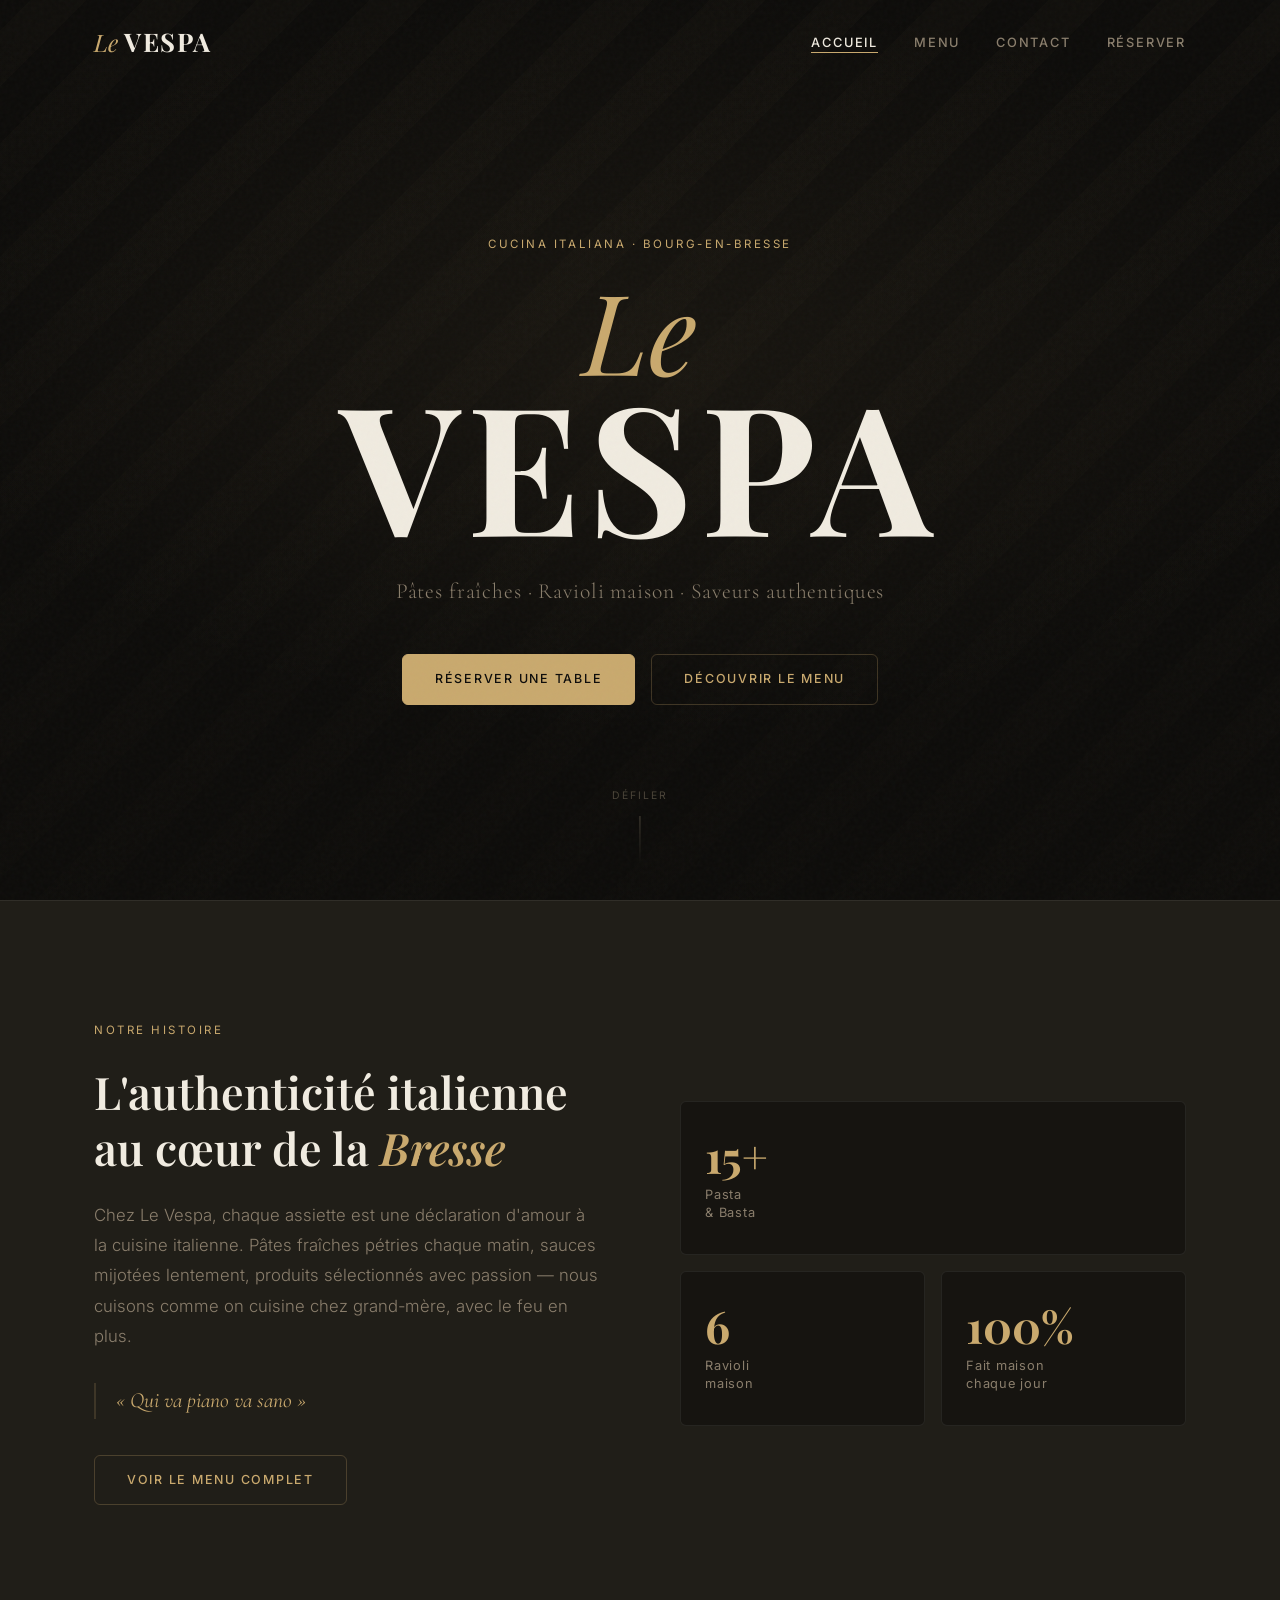
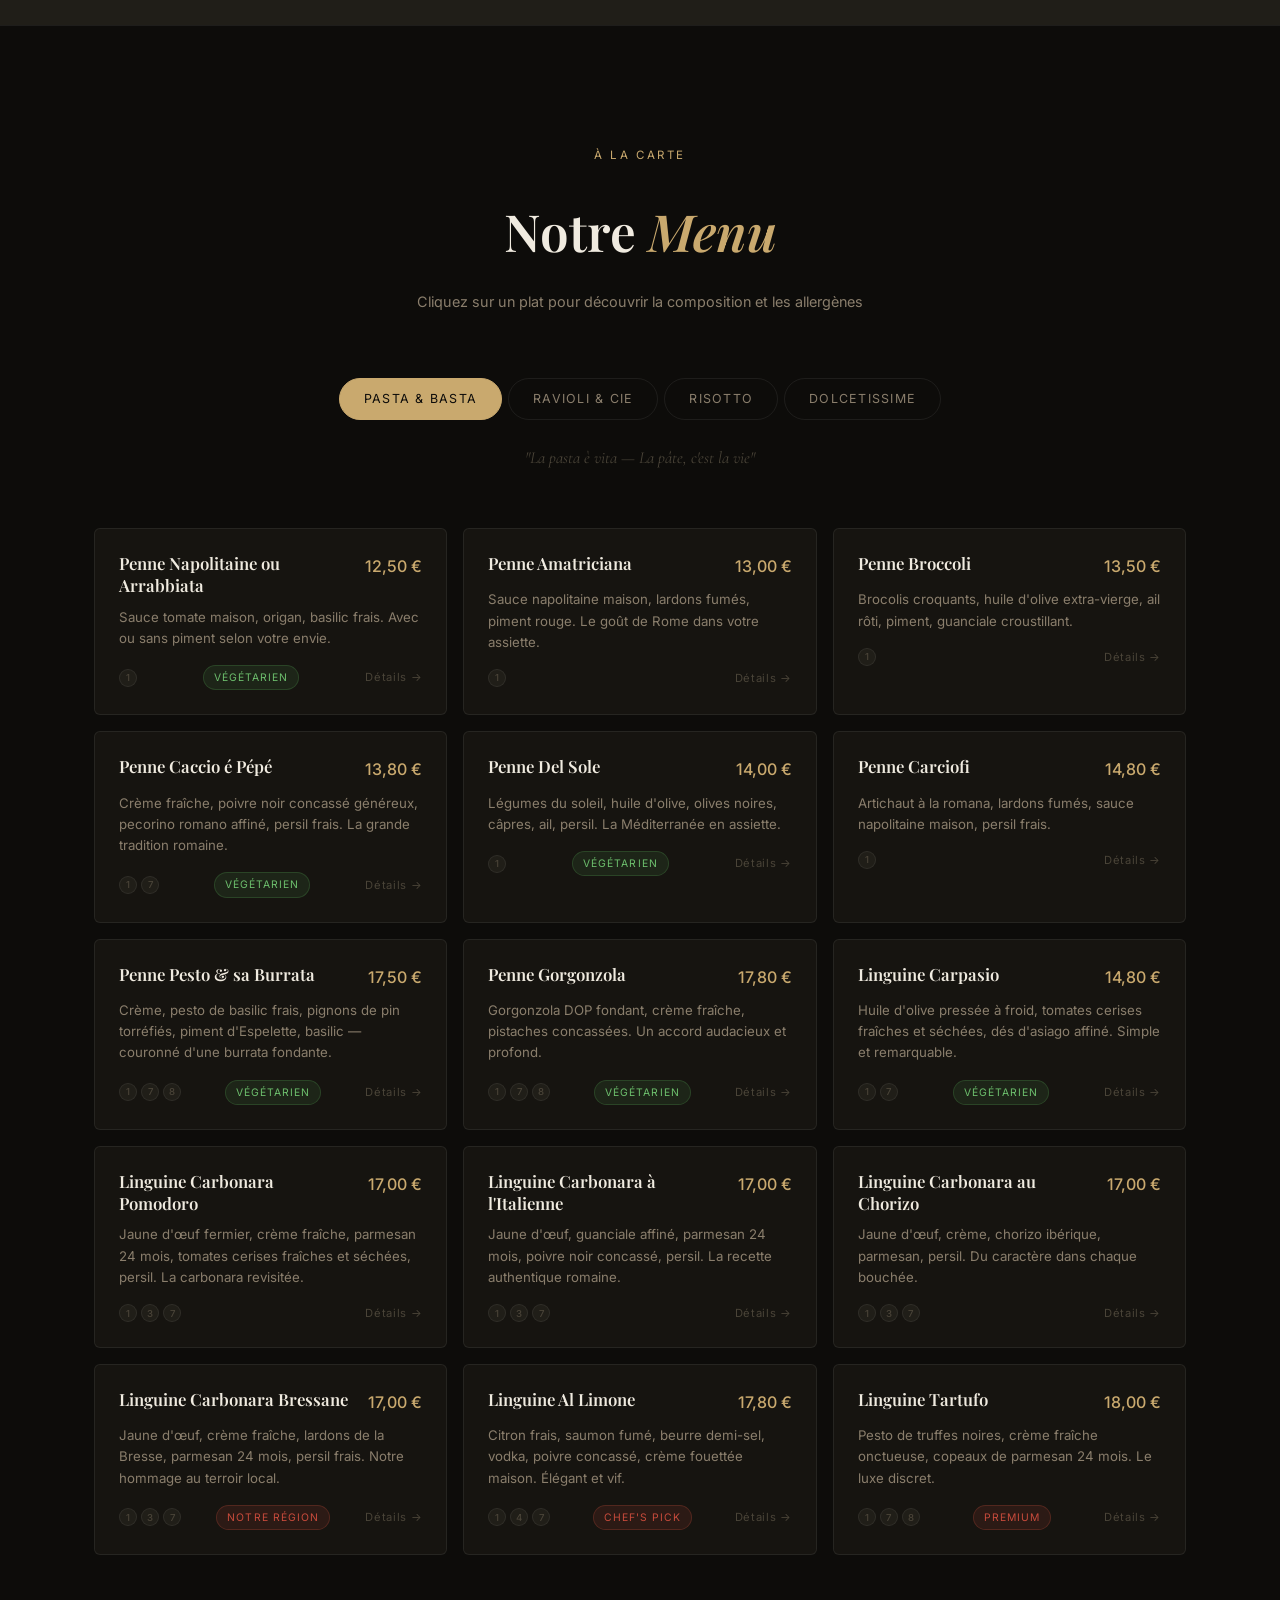
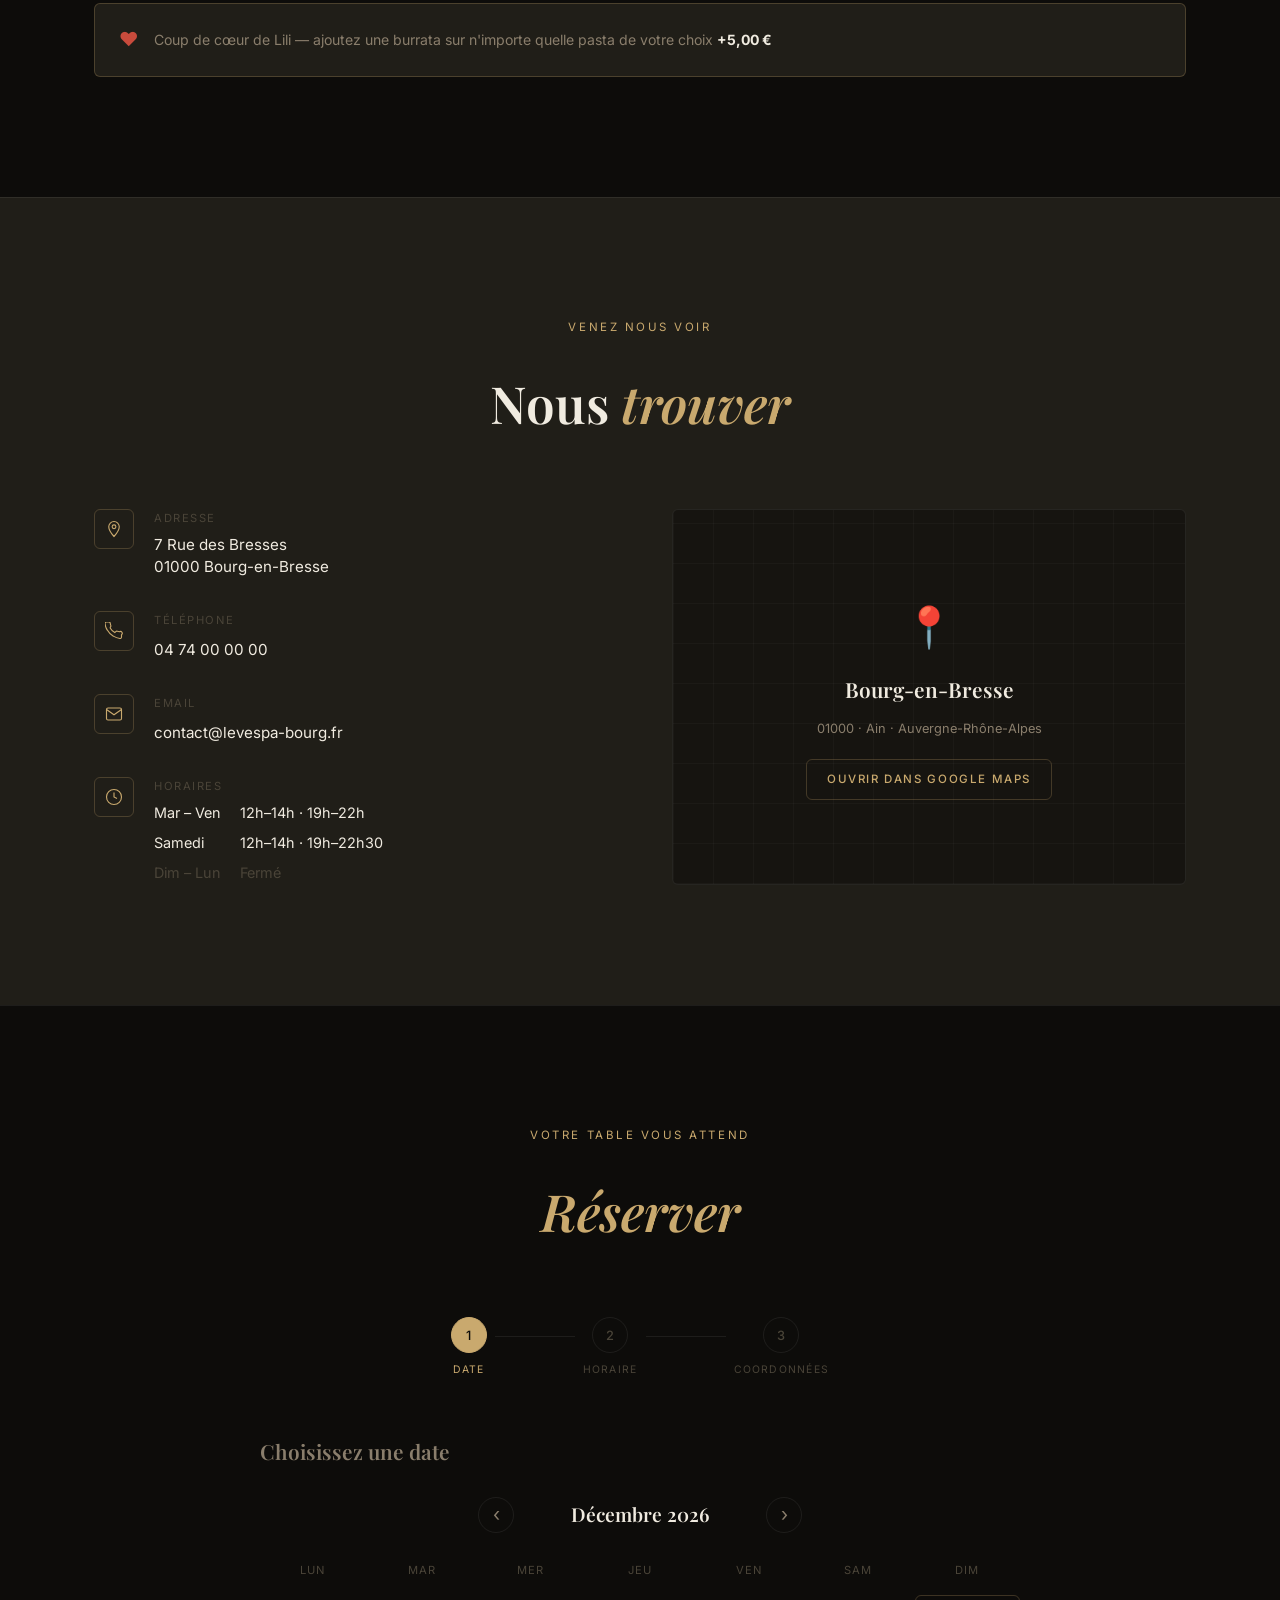
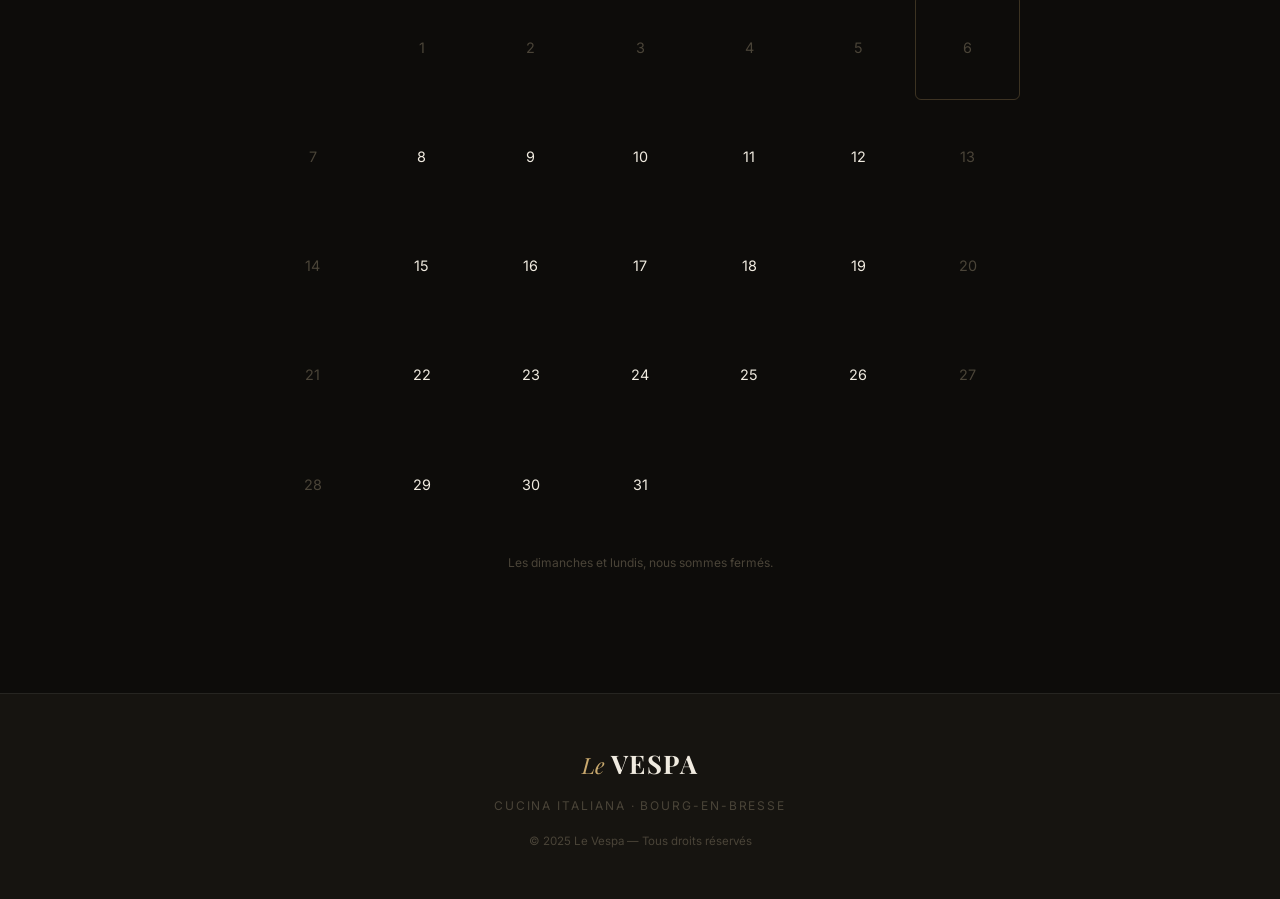
==== index.html @ fa1921b1 "feat: site démo complet Le Vespa — restaurant italien Bourg-en-Bresse - Page d'accueil avec hero cin" ====
<!DOCTYPE html>
<html lang="fr">
<head>
  <meta charset="UTF-8">
  <meta name="viewport" content="width=device-width, initial-scale=1.0">
  <title>Le Vespa — Cucina Italiana · Bourg-en-Bresse</title>
  <meta name="description" content="Restaurant italien à Bourg-en-Bresse. Pâtes fraîches, ravioli maison, risotto crémeux. Réservez votre table en ligne.">
  <link rel="preconnect" href="https://fonts.googleapis.com">
  <link rel="preconnect" href="https://fonts.gstatic.com" crossorigin>
  <link href="https://fonts.googleapis.com/css2?family=Playfair+Display:ital,wght@0,400;0,600;0,700;1,400;1,600&family=Cormorant+Garamond:ital,wght@0,300;0,400;1,300;1,400&family=Inter:wght@300;400;500&display=swap" rel="stylesheet">
  <link rel="stylesheet" href="css/style.css">
</head>
<body>

  <!-- Grain texture overlay -->
  <div class="grain" aria-hidden="true"></div>

  <!-- ============ NAVIGATION ============ -->
  <nav id="navbar">
    <div class="nav-inner">
      <a class="nav-logo" href="#home">
        <span class="logo-script">Le</span>
        <span class="logo-bold">Vespa</span>
      </a>
      <button class="hamburger" id="hamburger" aria-label="Ouvrir le menu">
        <span></span><span></span><span></span>
      </button>
      <ul class="nav-links" id="nav-links">
        <li><a href="#home" class="nav-link active">Accueil</a></li>
        <li><a href="#menu" class="nav-link">Menu</a></li>
        <li><a href="#contact" class="nav-link">Contact</a></li>
        <li><a href="#reservation" class="nav-link">Réserver</a></li>
      </ul>
    </div>
  </nav>

  <!-- Mobile overlay -->
  <div class="mobile-overlay" id="mobile-overlay">
    <button class="mobile-close" id="mobile-close" aria-label="Fermer">✕</button>
    <nav class="mobile-nav">
      <a href="#home" class="mobile-link">Accueil</a>
      <a href="#menu" class="mobile-link">Menu</a>
      <a href="#contact" class="mobile-link">Contact</a>
      <a href="#reservation" class="mobile-link">Réserver</a>
    </nav>
  </div>

  <!-- ============ ACCUEIL ============ -->
  <section id="home">

    <!-- Hero -->
    <div class="hero">
      <div class="hero-content">
        <p class="eyebrow reveal">Cucina Italiana · Bourg-en-Bresse</p>
        <h1 class="hero-title reveal">
          <em>Le</em>
          <strong>Vespa</strong>
        </h1>
        <p class="hero-tagline reveal">Pâtes fraîches · Ravioli maison · Saveurs authentiques</p>
        <div class="hero-actions reveal">
          <a href="#reservation" class="btn btn-gold">Réserver une table</a>
          <a href="#menu" class="btn btn-outline">Découvrir le menu</a>
        </div>
      </div>
      <div class="hero-scroll-indicator">
        <span>Défiler</span>
        <div class="scroll-line"></div>
      </div>
    </div>

    <!-- À propos -->
    <div class="about">
      <div class="container">
        <div class="about-layout">
          <div class="about-text reveal">
            <p class="eyebrow">Notre histoire</p>
            <h2>L'authenticité italienne<br>au cœur de la <em>Bresse</em></h2>
            <p class="about-body">
              Chez Le Vespa, chaque assiette est une déclaration d'amour à la cuisine italienne.
              Pâtes fraîches pétries chaque matin, sauces mijotées lentement, produits sélectionnés
              avec passion — nous cuisons comme on cuisine chez grand-mère, avec le feu en plus.
            </p>
            <blockquote class="about-quote">
              « Qui va piano va sano »
            </blockquote>
            <a href="#menu" class="btn btn-outline">Voir le menu complet</a>
          </div>
          <div class="about-stats reveal">
            <div class="stat-card">
              <span class="stat-num">15+</span>
              <span class="stat-label">Pasta<br>& Basta</span>
            </div>
            <div class="stat-card">
              <span class="stat-num">6</span>
              <span class="stat-label">Ravioli<br>maison</span>
            </div>
            <div class="stat-card">
              <span class="stat-num">100%</span>
              <span class="stat-label">Fait maison<br>chaque jour</span>
            </div>
          </div>
        </div>
      </div>
    </div>

  </section>

  <!-- ============ MENU ============ -->
  <section id="menu">
    <div class="container">
      <div class="section-header reveal">
        <p class="eyebrow">À la carte</p>
        <h2>Notre <em>Menu</em></h2>
        <p class="section-sub">Cliquez sur un plat pour découvrir la composition et les allergènes</p>
      </div>

      <!-- Tabs -->
      <div class="menu-tabs reveal">
        <button class="tab active" data-cat="pasta">Pasta & Basta</button>
        <button class="tab" data-cat="ravioli">Ravioli & Cie</button>
        <button class="tab" data-cat="risotto">Risotto</button>
        <button class="tab" data-cat="desserts">Dolcetissime</button>
      </div>

      <!-- Category tagline -->
      <p class="cat-tagline" id="cat-tagline"></p>

      <!-- Dish grid -->
      <div class="menu-grid" id="menu-grid"></div>

      <!-- Burrata add-on note -->
      <div class="menu-note reveal" id="menu-note-pasta">
        <span class="note-icon">❤</span>
        <p>Coup de cœur de Lili — ajoutez une burrata sur n'importe quelle pasta de votre choix <strong>+5,00&nbsp;€</strong></p>
      </div>
    </div>
  </section>

  <!-- ============ CONTACT ============ -->
  <section id="contact">
    <div class="container">
      <div class="section-header reveal">
        <p class="eyebrow">Venez nous voir</p>
        <h2>Nous <em>trouver</em></h2>
      </div>
      <div class="contact-layout">
        <div class="contact-info reveal">
          <div class="contact-item">
            <div class="contact-icon">
              <svg viewBox="0 0 24 24" fill="none" stroke="currentColor" stroke-width="1.5"><path d="M12 2C8.13 2 5 5.13 5 9c0 5.25 7 13 7 13s7-7.75 7-13c0-3.87-3.13-7-7-7zm0 9.5c-1.38 0-2.5-1.12-2.5-2.5s1.12-2.5 2.5-2.5 2.5 1.12 2.5 2.5-1.12 2.5-2.5 2.5z"/></svg>
            </div>
            <div>
              <p class="contact-label">Adresse</p>
              <p class="contact-value">7 Rue des Bresses<br>01000 Bourg-en-Bresse</p>
            </div>
          </div>
          <div class="contact-item">
            <div class="contact-icon">
              <svg viewBox="0 0 24 24" fill="none" stroke="currentColor" stroke-width="1.5"><path d="M22 16.92v3a2 2 0 01-2.18 2 19.79 19.79 0 01-8.63-3.07A19.5 19.5 0 013.07 10.8a19.79 19.79 0 01-3.07-8.68A2 2 0 012 0h3a2 2 0 012 1.72c.127.96.361 1.903.7 2.81a2 2 0 01-.45 2.11L6.91 7.91a16 16 0 006.16 6.16l1.27-1.27a2 2 0 012.11-.45c.907.339 1.85.573 2.81.7A2 2 0 0122 16.92z"/></svg>
            </div>
            <div>
              <p class="contact-label">Téléphone</p>
              <a class="contact-value contact-link" href="tel:+33474000000">04 74 00 00 00</a>
            </div>
          </div>
          <div class="contact-item">
            <div class="contact-icon">
              <svg viewBox="0 0 24 24" fill="none" stroke="currentColor" stroke-width="1.5"><path d="M4 4h16c1.1 0 2 .9 2 2v12c0 1.1-.9 2-2 2H4c-1.1 0-2-.9-2-2V6c0-1.1.9-2 2-2z"/><polyline points="22,6 12,13 2,6"/></svg>
            </div>
            <div>
              <p class="contact-label">Email</p>
              <a class="contact-value contact-link" href="mailto:contact@levespa-bourg.fr">contact@levespa-bourg.fr</a>
            </div>
          </div>
          <div class="contact-item contact-item--hours">
            <div class="contact-icon">
              <svg viewBox="0 0 24 24" fill="none" stroke="currentColor" stroke-width="1.5"><circle cx="12" cy="12" r="10"/><polyline points="12,6 12,12 16,14"/></svg>
            </div>
            <div>
              <p class="contact-label">Horaires</p>
              <div class="hours-grid">
                <span>Mar – Ven</span><span>12h–14h · 19h–22h</span>
                <span>Samedi</span><span>12h–14h · 19h–22h30</span>
                <span class="closed">Dim – Lun</span><span class="closed">Fermé</span>
              </div>
            </div>
          </div>
        </div>
        <div class="map-block reveal">
          <div class="map-placeholder">
            <div class="map-pin-icon">📍</div>
            <p class="map-city">Bourg-en-Bresse</p>
            <p class="map-addr">01000 · Ain · Auvergne-Rhône-Alpes</p>
            <a class="btn btn-outline btn-sm" href="https://maps.google.com/?q=Bourg-en-Bresse" target="_blank" rel="noopener">Ouvrir dans Google Maps</a>
          </div>
        </div>
      </div>
    </div>
  </section>

  <!-- ============ RÉSERVATION ============ -->
  <section id="reservation">
    <div class="container">
      <div class="section-header reveal">
        <p class="eyebrow">Votre table vous attend</p>
        <h2><em>Réserver</em></h2>
      </div>

      <div class="resa-wrapper" id="resa-wrapper">
        <!-- Step indicators -->
        <div class="resa-steps">
          <div class="resa-step-dot active" data-step="1">
            <span class="step-num">1</span>
            <span class="step-label">Date</span>
          </div>
          <div class="step-connector"></div>
          <div class="resa-step-dot" data-step="2">
            <span class="step-num">2</span>
            <span class="step-label">Horaire</span>
          </div>
          <div class="step-connector"></div>
          <div class="resa-step-dot" data-step="3">
            <span class="step-num">3</span>
            <span class="step-label">Coordonnées</span>
          </div>
        </div>

        <!-- Step 1: Calendar -->
        <div class="resa-panel active" id="panel-1">
          <h3 class="panel-title">Choisissez une date</h3>
          <div class="calendar-header">
            <button class="cal-nav-btn" id="cal-prev" aria-label="Mois précédent">‹</button>
            <span class="cal-month" id="cal-month-label"></span>
            <button class="cal-nav-btn" id="cal-next" aria-label="Mois suivant">›</button>
          </div>
          <div class="calendar-weekdays">
            <span>Lun</span><span>Mar</span><span>Mer</span><span>Jeu</span><span>Ven</span><span>Sam</span><span>Dim</span>
          </div>
          <div class="calendar-grid" id="calendar-grid"></div>
          <p class="cal-legend">Les dimanches et lundis, nous sommes fermés.</p>
        </div>

        <!-- Step 2: Time + Covers -->
        <div class="resa-panel" id="panel-2">
          <h3 class="panel-title">Horaire & convives</h3>
          <div class="selected-date-display" id="selected-date-display"></div>
          <div class="covers-section">
            <p class="covers-label">Nombre de personnes</p>
            <div class="covers-btns">
              <button class="cover-btn" data-covers="1">1</button>
              <button class="cover-btn active" data-covers="2">2</button>
              <button class="cover-btn" data-covers="3">3</button>
              <button class="cover-btn" data-covers="4">4</button>
              <button class="cover-btn" data-covers="5">5</button>
              <button class="cover-btn" data-covers="6">6+</button>
            </div>
          </div>
          <div class="slots-section">
            <p class="slots-period-label">🌞 Midi</p>
            <div class="slots-grid" id="slots-midi"></div>
            <p class="slots-period-label">🌙 Soir</p>
            <div class="slots-grid" id="slots-soir"></div>
          </div>
          <div class="panel-actions">
            <button class="btn btn-ghost" id="back-1">← Retour</button>
          </div>
        </div>

        <!-- Step 3: Form -->
        <div class="resa-panel" id="panel-3">
          <h3 class="panel-title">Vos coordonnées</h3>
          <div class="booking-summary" id="booking-summary"></div>
          <form class="resa-form" id="resa-form" novalidate>
            <div class="form-row">
              <div class="form-group">
                <label for="f-prenom">Prénom *</label>
                <input type="text" id="f-prenom" name="prenom" placeholder="Jean" required autocomplete="given-name">
              </div>
              <div class="form-group">
                <label for="f-nom">Nom *</label>
                <input type="text" id="f-nom" name="nom" placeholder="Dupont" required autocomplete="family-name">
              </div>
            </div>
            <div class="form-row">
              <div class="form-group">
                <label for="f-tel">Téléphone *</label>
                <input type="tel" id="f-tel" name="tel" placeholder="06 12 34 56 78" required autocomplete="tel">
              </div>
              <div class="form-group">
                <label for="f-email">Email</label>
                <input type="email" id="f-email" name="email" placeholder="jean@mail.fr" autocomplete="email">
              </div>
            </div>
            <div class="form-group">
              <label for="f-message">Message (allergie, occasion spéciale…)</label>
              <textarea id="f-message" name="message" rows="3" placeholder="Vos remarques…"></textarea>
            </div>
            <div class="form-actions">
              <button type="button" class="btn btn-ghost" id="back-2">← Retour</button>
              <button type="submit" class="btn btn-gold">Confirmer la réservation</button>
            </div>
          </form>
        </div>
      </div>

      <!-- Confirmation -->
      <div class="resa-confirmation" id="resa-confirmation">
        <div class="conf-check">✓</div>
        <h3>Réservation confirmée !</h3>
        <p class="conf-details" id="conf-details"></p>
        <p class="conf-sub">Un rappel vous sera envoyé 24h avant votre repas. À très bientôt !</p>
        <button class="btn btn-outline" id="new-resa-btn">Nouvelle réservation</button>
      </div>
    </div>
  </section>

  <!-- ============ FOOTER ============ -->
  <footer>
    <div class="container">
      <div class="footer-inner">
        <div class="footer-logo">
          <span class="logo-script">Le</span>
          <span class="logo-bold">Vespa</span>
        </div>
        <p class="footer-tagline">Cucina Italiana · Bourg-en-Bresse</p>
        <p class="footer-copy">© 2025 Le Vespa — Tous droits réservés</p>
      </div>
    </div>
  </footer>

  <!-- ============ DISH MODAL ============ -->
  <div class="modal-overlay" id="modal-overlay" role="dialog" aria-modal="true" aria-hidden="true">
    <div class="modal" id="modal">
      <button class="modal-close" id="modal-close" aria-label="Fermer">✕</button>
      <div class="modal-visual" id="modal-visual">
        <div class="modal-badge-wrap" id="modal-badge-wrap"></div>
      </div>
      <div class="modal-body">
        <p class="modal-category" id="modal-category"></p>
        <h2 class="modal-title" id="modal-title"></h2>
        <p class="modal-desc" id="modal-desc"></p>
        <div class="modal-price-row">
          <span class="modal-price" id="modal-price"></span>
        </div>
        <div class="modal-allergens-block" id="modal-allergens-block">
          <p class="allergens-title">Allergènes</p>
          <div class="allergens-list" id="modal-allergens"></div>
        </div>
        <p class="modal-allergen-note">ⓘ Pour toute allergie non listée, parlez-en à notre équipe.</p>
      </div>
    </div>
  </div>

  <script src="js/app.js"></script>
</body>
</html>
---- css/style.css ----
/* ============================================================
   LE VESPA — Stylesheet
   Modern · Raw · Artisanal
   ============================================================ */

/* ---- Variables ---- */
:root {
  --bg:        #0d0c0a;
  --bg-card:   #161410;
  --bg-modal:  #1c1a16;
  --bg-surface:#201e18;
  --gold:      #c9a96e;
  --gold-dim:  rgba(201,169,110,0.18);
  --gold-glow: rgba(201,169,110,0.08);
  --red:       #c84b3c;
  --text:      #f0ebe0;
  --text-muted:#8a7e6c;
  --text-dim:  #4a4438;
  --border:    rgba(255,255,255,0.07);
  --border-gold: rgba(201,169,110,0.25);
  --font-serif: 'Playfair Display', Georgia, serif;
  --font-italic:'Cormorant Garamond', Georgia, serif;
  --font-sans:  'Inter', system-ui, sans-serif;
  --transition: 0.35s cubic-bezier(0.4,0,0.2,1);
  --radius:    6px;
}

/* ---- Reset ---- */
*, *::before, *::after { box-sizing: border-box; margin: 0; padding: 0; }
html { scroll-behavior: smooth; }
body {
  font-family: var(--font-sans);
  background: var(--bg);
  color: var(--text);
  line-height: 1.65;
  overflow-x: hidden;
}
img { display: block; max-width: 100%; }
a { color: inherit; text-decoration: none; }
button { cursor: pointer; border: none; background: none; font: inherit; color: inherit; }
ul { list-style: none; }
input, textarea { font: inherit; color: var(--text); }

/* ---- Grain overlay (artisanal texture) ---- */
.grain {
  position: fixed;
  inset: 0;
  pointer-events: none;
  z-index: 9999;
  background-image: url("data:image/svg+xml,%3Csvg viewBox='0 0 256 256' xmlns='http://www.w3.org/2000/svg'%3E%3Cfilter id='n'%3E%3CfeTurbulence type='fractalNoise' baseFrequency='0.85' numOctaves='4' stitchTiles='stitch'/%3E%3C/filter%3E%3Crect width='100%25' height='100%25' filter='url(%23n)'/%3E%3C/svg%3E");
  opacity: 0.028;
}

/* ---- Container ---- */
.container { max-width: 1140px; margin: 0 auto; padding: 0 24px; }

/* ---- Reveal animation ---- */
.reveal { opacity: 0; transform: translateY(28px); transition: opacity 0.7s ease, transform 0.7s ease; }
.reveal.visible { opacity: 1; transform: none; }

/* ============================================================
   NAVIGATION
   ============================================================ */
#navbar {
  position: fixed;
  top: 0; left: 0; right: 0;
  z-index: 1000;
  padding: 20px 0;
  transition: background var(--transition), padding var(--transition), backdrop-filter var(--transition);
}
#navbar.scrolled {
  background: rgba(13,12,10,0.92);
  backdrop-filter: blur(12px);
  padding: 14px 0;
  border-bottom: 1px solid var(--border);
}
.nav-inner {
  max-width: 1140px;
  margin: 0 auto;
  padding: 0 24px;
  display: flex;
  align-items: center;
  justify-content: space-between;
}
.nav-logo {
  display: flex;
  align-items: baseline;
  gap: 6px;
  font-size: 1.5rem;
}
.logo-script {
  font-family: var(--font-serif);
  font-style: italic;
  font-weight: 400;
  color: var(--gold);
}
.logo-bold {
  font-family: var(--font-serif);
  font-weight: 700;
  font-size: 1.6rem;
  letter-spacing: 0.06em;
  text-transform: uppercase;
}
.nav-links {
  display: flex;
  gap: 36px;
  align-items: center;
}
.nav-link {
  font-size: 0.8rem;
  letter-spacing: 0.14em;
  text-transform: uppercase;
  font-weight: 500;
  color: var(--text-muted);
  transition: color var(--transition);
  position: relative;
}
.nav-link::after {
  content: '';
  position: absolute;
  bottom: -3px; left: 0;
  width: 0; height: 1px;
  background: var(--gold);
  transition: width var(--transition);
}
.nav-link:hover,
.nav-link.active { color: var(--text); }
.nav-link.active::after,
.nav-link:hover::after { width: 100%; }

/* Hamburger */
.hamburger {
  display: none;
  flex-direction: column;
  gap: 5px;
  width: 30px;
  padding: 4px;
}
.hamburger span {
  display: block;
  height: 1.5px;
  background: var(--text);
  transition: var(--transition);
  transform-origin: center;
}
.hamburger.open span:nth-child(1) { transform: translateY(6.5px) rotate(45deg); }
.hamburger.open span:nth-child(2) { opacity: 0; }
.hamburger.open span:nth-child(3) { transform: translateY(-6.5px) rotate(-45deg); }

/* Mobile overlay */
.mobile-overlay {
  position: fixed;
  inset: 0;
  background: rgba(8,7,6,0.97);
  z-index: 999;
  display: flex;
  align-items: center;
  justify-content: center;
  opacity: 0;
  pointer-events: none;
  transition: opacity 0.35s ease;
}
.mobile-overlay.open { opacity: 1; pointer-events: all; }
.mobile-close {
  position: absolute;
  top: 24px; right: 28px;
  font-size: 1.4rem;
  color: var(--text-muted);
}
.mobile-nav {
  display: flex;
  flex-direction: column;
  gap: 36px;
  text-align: center;
}
.mobile-link {
  font-family: var(--font-serif);
  font-size: 2.4rem;
  font-style: italic;
  color: var(--text-muted);
  transition: color var(--transition);
}
.mobile-link:hover { color: var(--gold); }

/* ============================================================
   HERO
   ============================================================ */
.hero {
  min-height: 100svh;
  display: flex;
  align-items: center;
  justify-content: center;
  position: relative;
  text-align: center;
  padding: 120px 24px 80px;
  background:
    linear-gradient(180deg, rgba(13,12,10,0) 0%, rgba(13,12,10,0.7) 100%),
    repeating-linear-gradient(-45deg, transparent, transparent 40px, rgba(201,169,110,0.018) 40px, rgba(201,169,110,0.018) 80px),
    var(--bg);
  overflow: hidden;
}
.hero::before {
  content: '';
  position: absolute;
  inset: 0;
  background: radial-gradient(ellipse 80% 60% at 50% 40%, rgba(201,169,110,0.06) 0%, transparent 70%);
}
.hero-content {
  position: relative;
  z-index: 1;
  max-width: 820px;
}
.eyebrow {
  font-size: 0.72rem;
  letter-spacing: 0.22em;
  text-transform: uppercase;
  color: var(--gold);
  margin-bottom: 24px;
  font-weight: 400;
}
.hero-title {
  font-family: var(--font-serif);
  line-height: 0.92;
  margin-bottom: 28px;
  display: block;
}
.hero-title em {
  display: block;
  font-size: clamp(3.5rem, 9vw, 7rem);
  font-weight: 400;
  font-style: italic;
  color: var(--gold);
  margin-bottom: 0;
}
.hero-title strong {
  display: block;
  font-size: clamp(4.5rem, 14vw, 12rem);
  font-weight: 700;
  font-style: normal;
  letter-spacing: 0.04em;
  text-transform: uppercase;
}
.hero-tagline {
  font-family: var(--font-italic);
  font-size: clamp(1rem, 2.5vw, 1.35rem);
  font-weight: 300;
  color: var(--text-muted);
  letter-spacing: 0.04em;
  margin-bottom: 44px;
}
.hero-actions {
  display: flex;
  gap: 16px;
  justify-content: center;
  flex-wrap: wrap;
}
.hero-scroll-indicator {
  position: absolute;
  bottom: 36px;
  left: 50%;
  transform: translateX(-50%);
  display: flex;
  flex-direction: column;
  align-items: center;
  gap: 12px;
  font-size: 0.65rem;
  letter-spacing: 0.18em;
  text-transform: uppercase;
  color: var(--text-dim);
}
.scroll-line {
  width: 1px;
  height: 48px;
  background: linear-gradient(to bottom, var(--text-dim), transparent);
  animation: scrollPulse 2s ease-in-out infinite;
}
@keyframes scrollPulse {
  0%, 100% { opacity: 0.4; transform: scaleY(0.6) translateY(0); }
  50% { opacity: 1; transform: scaleY(1) translateY(4px); }
}

/* ============================================================
   ABOUT
   ============================================================ */
.about {
  background: var(--bg-surface);
  padding: 120px 0;
  border-top: 1px solid var(--border);
}
.about-layout {
  display: grid;
  grid-template-columns: 1fr 1fr;
  gap: 80px;
  align-items: center;
}
.about-text h2 {
  font-family: var(--font-serif);
  font-size: clamp(1.8rem, 3.5vw, 2.8rem);
  line-height: 1.25;
  font-weight: 600;
  margin: 16px 0 24px;
}
.about-text h2 em { color: var(--gold); font-style: italic; }
.about-body {
  color: var(--text-muted);
  font-weight: 300;
  font-size: 1.05rem;
  line-height: 1.8;
  margin-bottom: 32px;
}
.about-quote {
  font-family: var(--font-italic);
  font-size: 1.35rem;
  font-style: italic;
  color: var(--gold);
  border-left: 2px solid var(--gold-dim);
  padding-left: 20px;
  margin-bottom: 36px;
}
.about-stats {
  display: grid;
  grid-template-columns: 1fr 1fr;
  gap: 16px;
}
.stat-card {
  background: var(--bg-card);
  border: 1px solid var(--border);
  border-radius: var(--radius);
  padding: 32px 24px;
  display: flex;
  flex-direction: column;
  gap: 8px;
  transition: border-color var(--transition);
}
.stat-card:first-child {
  grid-column: 1 / -1;
}
.stat-card:hover { border-color: var(--border-gold); }
.stat-num {
  font-family: var(--font-serif);
  font-size: 2.8rem;
  font-weight: 700;
  color: var(--gold);
  line-height: 1;
}
.stat-label {
  font-size: 0.8rem;
  color: var(--text-muted);
  letter-spacing: 0.06em;
  line-height: 1.4;
}

/* ============================================================
   BUTTONS
   ============================================================ */
.btn {
  display: inline-flex;
  align-items: center;
  justify-content: center;
  gap: 8px;
  padding: 14px 32px;
  border-radius: var(--radius);
  font-size: 0.78rem;
  font-weight: 500;
  letter-spacing: 0.14em;
  text-transform: uppercase;
  transition: all var(--transition);
  cursor: pointer;
  white-space: nowrap;
}
.btn-gold {
  background: var(--gold);
  color: var(--bg);
  border: 1px solid var(--gold);
}
.btn-gold:hover {
  background: #d4b87a;
  border-color: #d4b87a;
  transform: translateY(-1px);
  box-shadow: 0 8px 32px rgba(201,169,110,0.25);
}
.btn-outline {
  border: 1px solid var(--border-gold);
  color: var(--gold);
  background: transparent;
}
.btn-outline:hover {
  background: var(--gold-glow);
  border-color: var(--gold);
}
.btn-ghost {
  border: 1px solid var(--border);
  color: var(--text-muted);
  background: transparent;
}
.btn-ghost:hover {
  border-color: var(--text-muted);
  color: var(--text);
}
.btn-sm { padding: 10px 20px; font-size: 0.72rem; }

/* ============================================================
   SECTION STYLES
   ============================================================ */
section {
  padding: 120px 0;
}
#home { padding: 0; }
.section-header { text-align: center; margin-bottom: 64px; }
.section-header h2 {
  font-family: var(--font-serif);
  font-size: clamp(2rem, 4vw, 3.2rem);
  font-weight: 600;
  margin: 12px 0 16px;
}
.section-header h2 em { color: var(--gold); font-style: italic; }
.section-sub {
  color: var(--text-muted);
  font-size: 0.9rem;
  max-width: 480px;
  margin: 0 auto;
}

/* ============================================================
   MENU
   ============================================================ */
#menu {
  background: var(--bg);
  border-top: 1px solid var(--border);
}

/* Tabs */
.menu-tabs {
  display: flex;
  gap: 6px;
  justify-content: center;
  flex-wrap: wrap;
  margin-bottom: 24px;
}
.tab {
  padding: 10px 24px;
  border-radius: 100px;
  border: 1px solid var(--border);
  font-size: 0.78rem;
  letter-spacing: 0.1em;
  text-transform: uppercase;
  color: var(--text-muted);
  transition: all var(--transition);
}
.tab:hover { border-color: var(--border-gold); color: var(--text); }
.tab.active {
  background: var(--gold);
  border-color: var(--gold);
  color: var(--bg);
}

/* Category tagline */
.cat-tagline {
  text-align: center;
  font-family: var(--font-italic);
  font-style: italic;
  color: var(--text-dim);
  font-size: 1.05rem;
  margin-bottom: 56px;
  min-height: 1.5em;
  transition: opacity 0.3s;
}

/* Menu grid */
.menu-grid {
  display: grid;
  grid-template-columns: repeat(auto-fill, minmax(280px, 1fr));
  gap: 16px;
  margin-bottom: 48px;
}

/* Dish card */
.dish-card {
  background: var(--bg-card);
  border: 1px solid var(--border);
  border-radius: var(--radius);
  padding: 24px;
  cursor: pointer;
  transition: all var(--transition);
  position: relative;
  overflow: hidden;
}
.dish-card::before {
  content: '';
  position: absolute;
  inset: 0;
  opacity: 0;
  transition: opacity var(--transition);
}
.dish-card:hover {
  border-color: var(--border-gold);
  transform: translateY(-3px);
  box-shadow: 0 12px 40px rgba(0,0,0,0.4);
}
.dish-card:hover::before { opacity: 0.04; }
.dish-card-top {
  display: flex;
  justify-content: space-between;
  align-items: flex-start;
  gap: 12px;
  margin-bottom: 10px;
}
.dish-name {
  font-family: var(--font-serif);
  font-size: 1.05rem;
  font-weight: 600;
  line-height: 1.3;
  flex: 1;
}
.dish-price {
  font-size: 1rem;
  font-weight: 500;
  color: var(--gold);
  white-space: nowrap;
}
.dish-desc {
  font-size: 0.83rem;
  color: var(--text-muted);
  line-height: 1.6;
  margin-bottom: 16px;
}
.dish-footer {
  display: flex;
  align-items: center;
  justify-content: space-between;
  gap: 8px;
}
.dish-badge {
  display: inline-block;
  font-size: 0.65rem;
  letter-spacing: 0.1em;
  text-transform: uppercase;
  padding: 3px 10px;
  border-radius: 100px;
  background: var(--gold-dim);
  color: var(--gold);
  border: 1px solid var(--border-gold);
}
.dish-badge.badge-vege { background: rgba(80,160,80,0.12); color: #6dbf6d; border-color: rgba(80,160,80,0.25); }
.dish-badge.badge-chef { background: rgba(200,75,60,0.12); color: var(--red); border-color: rgba(200,75,60,0.25); }
.dish-detail-hint {
  font-size: 0.7rem;
  color: var(--text-dim);
  letter-spacing: 0.06em;
}
.dish-card:hover .dish-detail-hint { color: var(--gold); }

/* Allergen tags on card */
.dish-allergens {
  display: flex;
  gap: 4px;
  flex-wrap: wrap;
}
.allergen-dot {
  width: 18px; height: 18px;
  border-radius: 50%;
  background: var(--bg-surface);
  border: 1px solid var(--border);
  font-size: 0.6rem;
  display: flex;
  align-items: center;
  justify-content: center;
  color: var(--text-dim);
  font-weight: 500;
}

/* Menu note (burrata) */
.menu-note {
  display: flex;
  align-items: center;
  gap: 16px;
  background: var(--bg-surface);
  border: 1px solid var(--border-gold);
  border-radius: var(--radius);
  padding: 20px 24px;
  margin-top: 16px;
}
.note-icon { color: var(--red); font-size: 1.2rem; flex-shrink: 0; }
.menu-note p { font-size: 0.88rem; color: var(--text-muted); }
.menu-note strong { color: var(--text); }

/* ============================================================
   CONTACT
   ============================================================ */
#contact {
  background: var(--bg-surface);
  border-top: 1px solid var(--border);
}
.contact-layout {
  display: grid;
  grid-template-columns: 1fr 1fr;
  gap: 64px;
  align-items: start;
}
.contact-info { display: flex; flex-direction: column; gap: 32px; }
.contact-item {
  display: flex;
  gap: 20px;
  align-items: flex-start;
}
.contact-icon {
  width: 40px;
  height: 40px;
  border: 1px solid var(--border-gold);
  border-radius: var(--radius);
  display: flex;
  align-items: center;
  justify-content: center;
  flex-shrink: 0;
}
.contact-icon svg { width: 18px; height: 18px; color: var(--gold); }
.contact-label {
  font-size: 0.7rem;
  letter-spacing: 0.14em;
  text-transform: uppercase;
  color: var(--text-dim);
  margin-bottom: 6px;
}
.contact-value {
  font-size: 0.95rem;
  color: var(--text);
  line-height: 1.5;
}
.contact-link { transition: color var(--transition); }
.contact-link:hover { color: var(--gold); }
.hours-grid {
  display: grid;
  grid-template-columns: auto 1fr;
  gap: 6px 20px;
  font-size: 0.9rem;
}
.hours-grid .closed { color: var(--text-dim); }

/* Map placeholder */
.map-block { height: 100%; min-height: 300px; }
.map-placeholder {
  height: 100%;
  min-height: 360px;
  background: var(--bg-card);
  border: 1px solid var(--border);
  border-radius: var(--radius);
  display: flex;
  flex-direction: column;
  align-items: center;
  justify-content: center;
  gap: 12px;
  text-align: center;
  padding: 40px;
  position: relative;
  overflow: hidden;
}
.map-placeholder::before {
  content: '';
  position: absolute;
  inset: 0;
  background: repeating-linear-gradient(0deg, var(--border) 0, var(--border) 1px, transparent 1px, transparent 40px),
              repeating-linear-gradient(90deg, var(--border) 0, var(--border) 1px, transparent 1px, transparent 40px);
  opacity: 0.4;
}
.map-pin-icon { font-size: 2.5rem; position: relative; z-index: 1; }
.map-city { font-family: var(--font-serif); font-size: 1.3rem; font-weight: 600; position: relative; z-index: 1; }
.map-addr { font-size: 0.8rem; color: var(--text-muted); position: relative; z-index: 1; }
.map-placeholder .btn { position: relative; z-index: 1; margin-top: 8px; }

/* ============================================================
   RESERVATION
   ============================================================ */
#reservation {
  background: var(--bg);
  border-top: 1px solid var(--border);
}
.resa-wrapper { max-width: 760px; margin: 0 auto; }
.resa-confirmation { display: none; max-width: 500px; margin: 0 auto; text-align: center; }
.resa-confirmation.visible { display: block; }

/* Step dots */
.resa-steps {
  display: flex;
  align-items: center;
  justify-content: center;
  gap: 0;
  margin-bottom: 56px;
}
.resa-step-dot {
  display: flex;
  flex-direction: column;
  align-items: center;
  gap: 8px;
}
.step-num {
  width: 36px; height: 36px;
  border-radius: 50%;
  border: 1px solid var(--border);
  display: flex;
  align-items: center;
  justify-content: center;
  font-size: 0.8rem;
  font-weight: 500;
  color: var(--text-dim);
  transition: all var(--transition);
}
.resa-step-dot.active .step-num {
  background: var(--gold);
  border-color: var(--gold);
  color: var(--bg);
}
.resa-step-dot.done .step-num {
  background: rgba(201,169,110,0.15);
  border-color: var(--border-gold);
  color: var(--gold);
}
.step-label {
  font-size: 0.65rem;
  letter-spacing: 0.12em;
  text-transform: uppercase;
  color: var(--text-dim);
}
.resa-step-dot.active .step-label { color: var(--gold); }
.step-connector {
  flex: 1;
  height: 1px;
  background: var(--border);
  max-width: 80px;
  margin: 0 8px;
  margin-bottom: 22px;
}

/* Panels */
.resa-panel { display: none; }
.resa-panel.active { display: block; animation: fadeUp 0.4s ease; }
@keyframes fadeUp {
  from { opacity: 0; transform: translateY(16px); }
  to { opacity: 1; transform: none; }
}
.panel-title {
  font-family: var(--font-serif);
  font-size: 1.3rem;
  font-weight: 600;
  margin-bottom: 28px;
  color: var(--text-muted);
}

/* Calendar */
.calendar-header {
  display: flex;
  align-items: center;
  gap: 16px;
  margin-bottom: 20px;
  justify-content: center;
}
.cal-month {
  font-family: var(--font-serif);
  font-size: 1.2rem;
  font-weight: 600;
  min-width: 220px;
  text-align: center;
}
.cal-nav-btn {
  width: 36px; height: 36px;
  border-radius: 50%;
  border: 1px solid var(--border);
  display: flex;
  align-items: center;
  justify-content: center;
  font-size: 1.2rem;
  color: var(--text-muted);
  transition: all var(--transition);
}
.cal-nav-btn:hover {
  border-color: var(--border-gold);
  color: var(--gold);
}
.calendar-weekdays {
  display: grid;
  grid-template-columns: repeat(7, 1fr);
  gap: 4px;
  margin-bottom: 8px;
  text-align: center;
}
.calendar-weekdays span {
  font-size: 0.7rem;
  letter-spacing: 0.1em;
  text-transform: uppercase;
  color: var(--text-dim);
  padding: 8px 0;
}
.calendar-grid {
  display: grid;
  grid-template-columns: repeat(7, 1fr);
  gap: 4px;
  margin-bottom: 16px;
}
.cal-day {
  aspect-ratio: 1;
  display: flex;
  align-items: center;
  justify-content: center;
  border-radius: var(--radius);
  font-size: 0.9rem;
  cursor: pointer;
  transition: all var(--transition);
  border: 1px solid transparent;
}
.cal-day:hover:not(.disabled):not(.empty) {
  background: var(--gold-dim);
  border-color: var(--border-gold);
  color: var(--gold);
}
.cal-day.today {
  border-color: var(--border-gold);
  color: var(--gold);
}
.cal-day.selected {
  background: var(--gold);
  color: var(--bg);
  font-weight: 600;
  border-color: var(--gold);
}
.cal-day.disabled {
  color: var(--text-dim);
  cursor: not-allowed;
}
.cal-day.empty { cursor: default; }
.cal-legend {
  font-size: 0.75rem;
  color: var(--text-dim);
  text-align: center;
}

/* Time slots */
.selected-date-display {
  font-family: var(--font-serif);
  font-size: 1.1rem;
  color: var(--gold);
  margin-bottom: 28px;
  font-style: italic;
}
.covers-section { margin-bottom: 32px; }
.covers-label {
  font-size: 0.75rem;
  letter-spacing: 0.12em;
  text-transform: uppercase;
  color: var(--text-muted);
  margin-bottom: 12px;
}
.covers-btns {
  display: flex;
  gap: 8px;
  flex-wrap: wrap;
}
.cover-btn {
  width: 44px; height: 44px;
  border-radius: var(--radius);
  border: 1px solid var(--border);
  font-size: 0.9rem;
  color: var(--text-muted);
  transition: all var(--transition);
}
.cover-btn:hover { border-color: var(--border-gold); color: var(--text); }
.cover-btn.active {
  background: var(--gold);
  border-color: var(--gold);
  color: var(--bg);
  font-weight: 600;
}
.slots-period-label {
  font-size: 0.72rem;
  letter-spacing: 0.14em;
  text-transform: uppercase;
  color: var(--text-dim);
  margin: 20px 0 10px;
}
.slots-grid {
  display: flex;
  gap: 8px;
  flex-wrap: wrap;
}
.slot-btn {
  padding: 9px 18px;
  border-radius: var(--radius);
  border: 1px solid var(--border);
  font-size: 0.88rem;
  color: var(--text-muted);
  transition: all var(--transition);
}
.slot-btn:hover { border-color: var(--border-gold); color: var(--text); }
.slot-btn.active {
  background: var(--gold);
  border-color: var(--gold);
  color: var(--bg);
  font-weight: 500;
}
.panel-actions {
  margin-top: 32px;
  display: flex;
  gap: 12px;
}

/* Booking form */
.booking-summary {
  background: var(--bg-surface);
  border: 1px solid var(--border-gold);
  border-radius: var(--radius);
  padding: 16px 20px;
  font-size: 0.88rem;
  color: var(--gold);
  margin-bottom: 28px;
  font-family: var(--font-italic);
  font-style: italic;
}
.resa-form { display: flex; flex-direction: column; gap: 16px; }
.form-row {
  display: grid;
  grid-template-columns: 1fr 1fr;
  gap: 16px;
}
.form-group {
  display: flex;
  flex-direction: column;
  gap: 8px;
}
.form-group label {
  font-size: 0.72rem;
  letter-spacing: 0.12em;
  text-transform: uppercase;
  color: var(--text-muted);
}
.form-group input,
.form-group textarea {
  background: var(--bg-card);
  border: 1px solid var(--border);
  border-radius: var(--radius);
  padding: 12px 16px;
  font-size: 0.92rem;
  transition: border-color var(--transition);
  width: 100%;
  resize: vertical;
}
.form-group input:focus,
.form-group textarea:focus {
  outline: none;
  border-color: var(--border-gold);
}
.form-group input.error { border-color: var(--red); }
.form-actions {
  display: flex;
  gap: 12px;
  align-items: center;
  margin-top: 8px;
}

/* Confirmation */
.conf-check {
  width: 72px; height: 72px;
  border-radius: 50%;
  border: 2px solid var(--gold);
  display: flex;
  align-items: center;
  justify-content: center;
  font-size: 1.8rem;
  color: var(--gold);
  margin: 0 auto 28px;
}
.resa-confirmation h3 {
  font-family: var(--font-serif);
  font-size: 1.8rem;
  margin-bottom: 16px;
}
.conf-details {
  font-family: var(--font-italic);
  font-style: italic;
  color: var(--gold);
  font-size: 1.1rem;
  margin-bottom: 12px;
}
.conf-sub {
  color: var(--text-muted);
  font-size: 0.88rem;
  margin-bottom: 32px;
}

/* ============================================================
   FOOTER
   ============================================================ */
footer {
  background: var(--bg-card);
  border-top: 1px solid var(--border);
  padding: 48px 0;
}
.footer-inner {
  display: flex;
  flex-direction: column;
  align-items: center;
  gap: 12px;
  text-align: center;
}
.footer-logo {
  display: flex;
  align-items: baseline;
  gap: 6px;
  font-size: 1.4rem;
}
.footer-tagline {
  font-size: 0.75rem;
  letter-spacing: 0.16em;
  text-transform: uppercase;
  color: var(--text-dim);
}
.footer-copy {
  font-size: 0.72rem;
  color: var(--text-dim);
  margin-top: 4px;
}

/* ============================================================
   MODAL
   ============================================================ */
.modal-overlay {
  position: fixed;
  inset: 0;
  background: rgba(5,5,4,0.88);
  backdrop-filter: blur(8px);
  z-index: 2000;
  display: flex;
  align-items: center;
  justify-content: center;
  padding: 24px;
  opacity: 0;
  pointer-events: none;
  transition: opacity 0.3s ease;
}
.modal-overlay.open {
  opacity: 1;
  pointer-events: all;
}
.modal {
  background: var(--bg-modal);
  border: 1px solid var(--border);
  border-radius: 10px;
  max-width: 700px;
  width: 100%;
  max-height: 90svh;
  overflow: hidden;
  display: grid;
  grid-template-rows: 220px 1fr;
  position: relative;
  transform: translateY(24px) scale(0.97);
  transition: transform 0.35s cubic-bezier(0.34,1.56,0.64,1);
}
.modal-overlay.open .modal {
  transform: none;
}
.modal-close {
  position: absolute;
  top: 16px; right: 16px;
  width: 34px; height: 34px;
  border-radius: 50%;
  background: rgba(0,0,0,0.5);
  color: var(--text-muted);
  font-size: 0.9rem;
  display: flex;
  align-items: center;
  justify-content: center;
  z-index: 10;
  transition: all var(--transition);
}
.modal-close:hover { background: rgba(0,0,0,0.8); color: var(--text); }
.modal-visual {
  position: relative;
  overflow: hidden;
}
.modal-badge-wrap {
  position: absolute;
  top: 16px;
  left: 16px;
  z-index: 5;
  display: flex;
  gap: 6px;
  flex-wrap: wrap;
}
.modal-body {
  overflow-y: auto;
  padding: 28px 32px 32px;
}
.modal-category {
  font-size: 0.7rem;
  letter-spacing: 0.16em;
  text-transform: uppercase;
  color: var(--gold);
  margin-bottom: 8px;
}
.modal-title {
  font-family: var(--font-serif);
  font-size: 1.6rem;
  font-weight: 700;
  line-height: 1.2;
  margin-bottom: 14px;
}
.modal-desc {
  color: var(--text-muted);
  font-size: 0.95rem;
  line-height: 1.75;
  margin-bottom: 24px;
}
.modal-price-row {
  margin-bottom: 28px;
  padding-bottom: 24px;
  border-bottom: 1px solid var(--border);
}
.modal-price {
  font-family: var(--font-serif);
  font-size: 2rem;
  font-weight: 700;
  color: var(--gold);
}
.allergens-title {
  font-size: 0.7rem;
  letter-spacing: 0.14em;
  text-transform: uppercase;
  color: var(--text-dim);
  margin-bottom: 12px;
}
.allergens-list {
  display: flex;
  gap: 8px;
  flex-wrap: wrap;
}
.allergen-chip {
  display: inline-flex;
  align-items: center;
  gap: 6px;
  padding: 5px 12px;
  border-radius: 100px;
  background: var(--bg-surface);
  border: 1px solid var(--border);
  font-size: 0.75rem;
  color: var(--text-muted);
}
.allergen-chip span:first-child { font-size: 0.9rem; }
.no-allergens {
  font-size: 0.82rem;
  color: var(--text-dim);
  font-style: italic;
}
.modal-allergen-note {
  font-size: 0.72rem;
  color: var(--text-dim);
  margin-top: 16px;
}
.modal-allergens-block.hidden { display: none; }

/* ============================================================
   RESPONSIVE
   ============================================================ */
@media (max-width: 900px) {
  .about-layout { grid-template-columns: 1fr; gap: 48px; }
  .about-stats { grid-template-columns: repeat(3, 1fr); }
  .stat-card:first-child { grid-column: auto; }
  .contact-layout { grid-template-columns: 1fr; }
  .map-block { min-height: 240px; }
  .map-placeholder { min-height: 240px; }
}
@media (max-width: 700px) {
  .nav-links { display: none; }
  .hamburger { display: flex; }
  .about-stats { grid-template-columns: 1fr 1fr; }
  .form-row { grid-template-columns: 1fr; }
  .modal { grid-template-rows: 160px 1fr; }
  .modal-body { padding: 20px 20px 24px; }
  .modal-title { font-size: 1.3rem; }
}
@media (max-width: 480px) {
  section { padding: 80px 0; }
  .hero { padding: 100px 20px 60px; }
  .menu-grid { grid-template-columns: 1fr; }
  .about-stats { grid-template-columns: 1fr; }
  .stat-card:first-child { grid-column: auto; }
  .resa-steps { gap: 0; }
  .step-connector { max-width: 32px; }
}
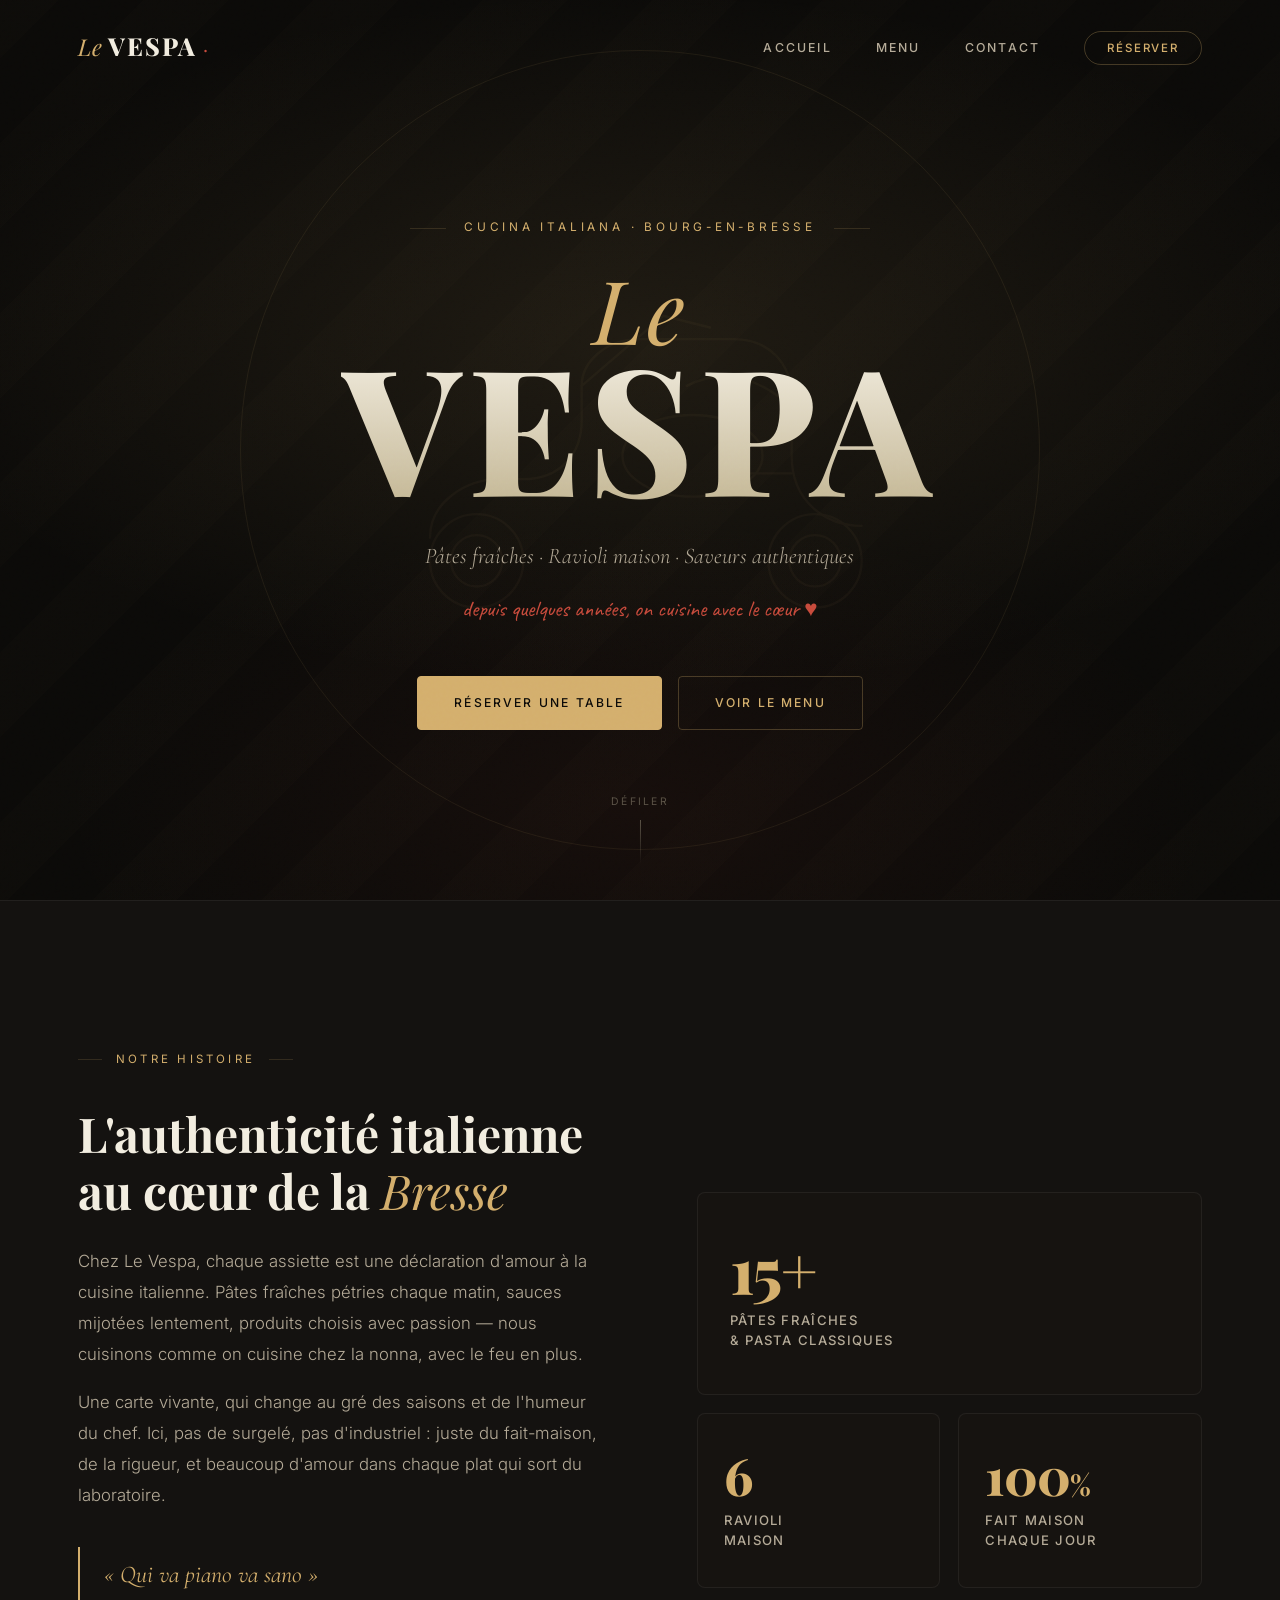
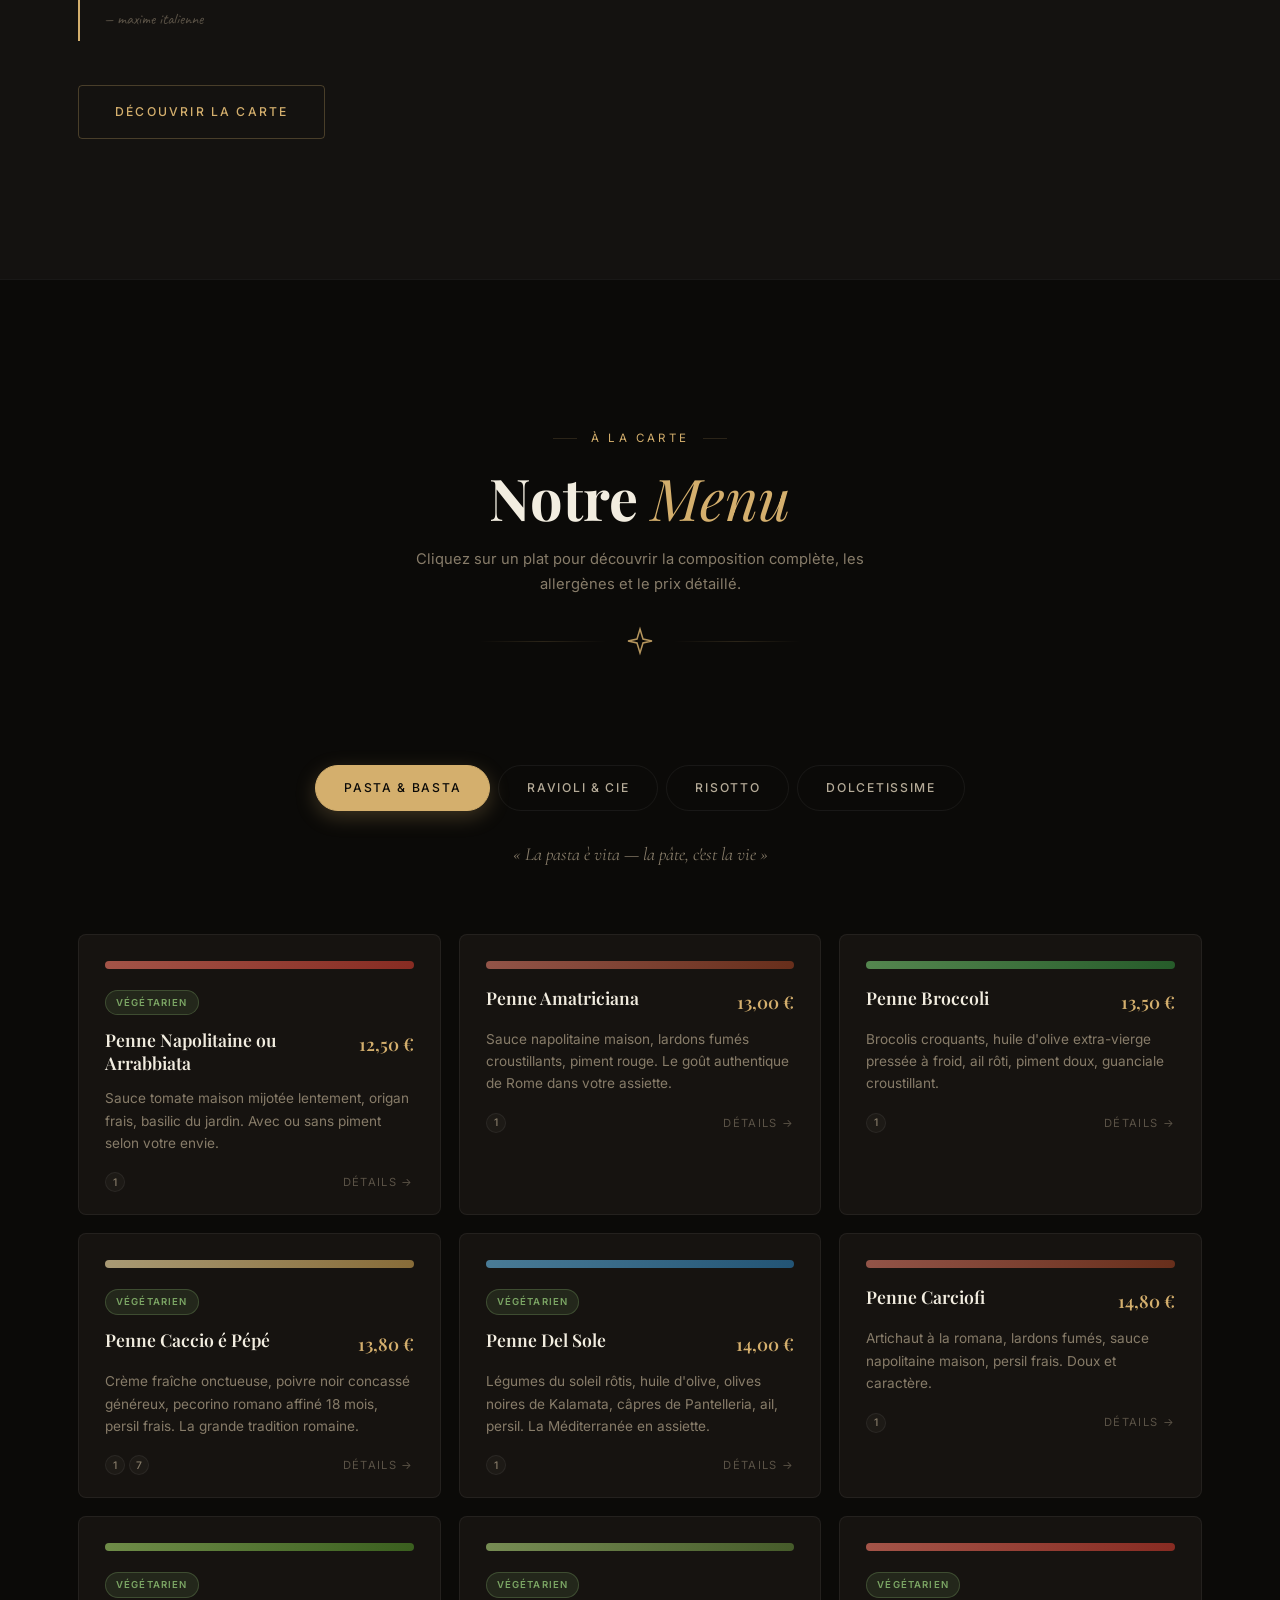
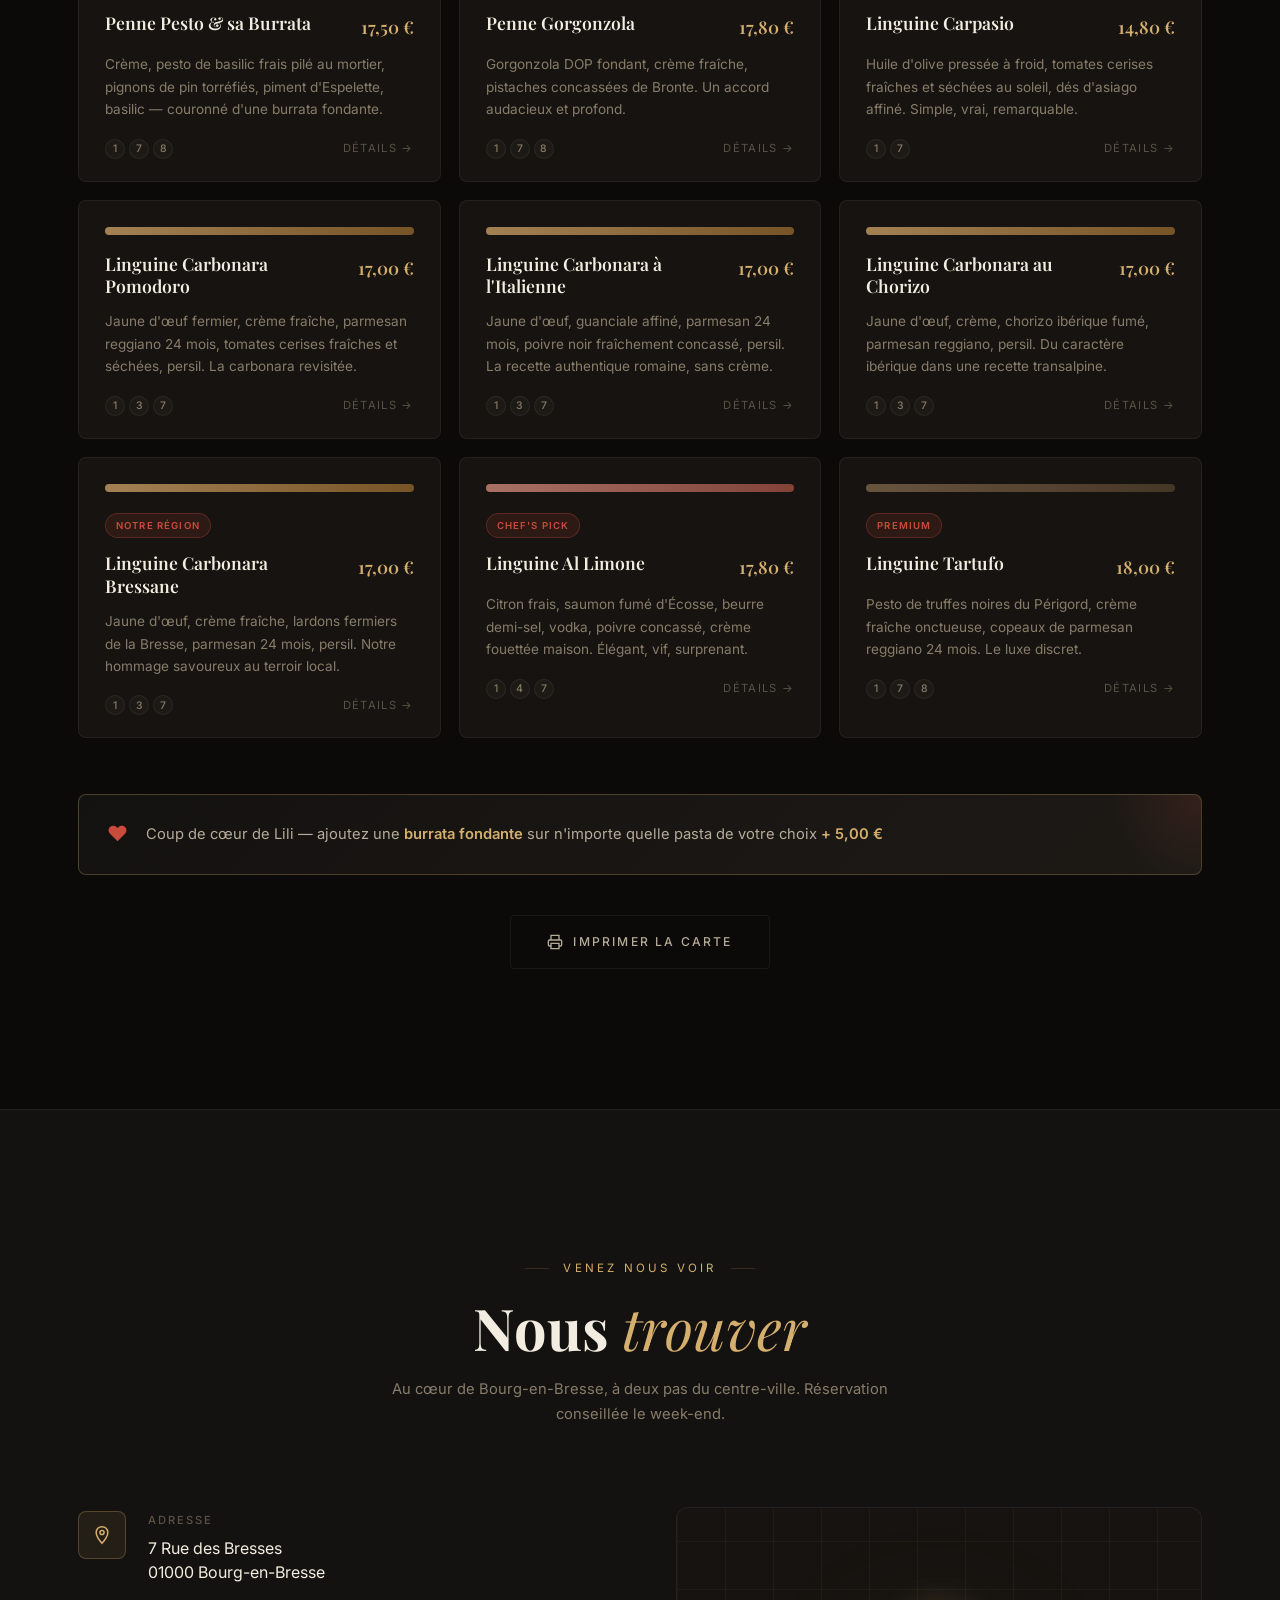
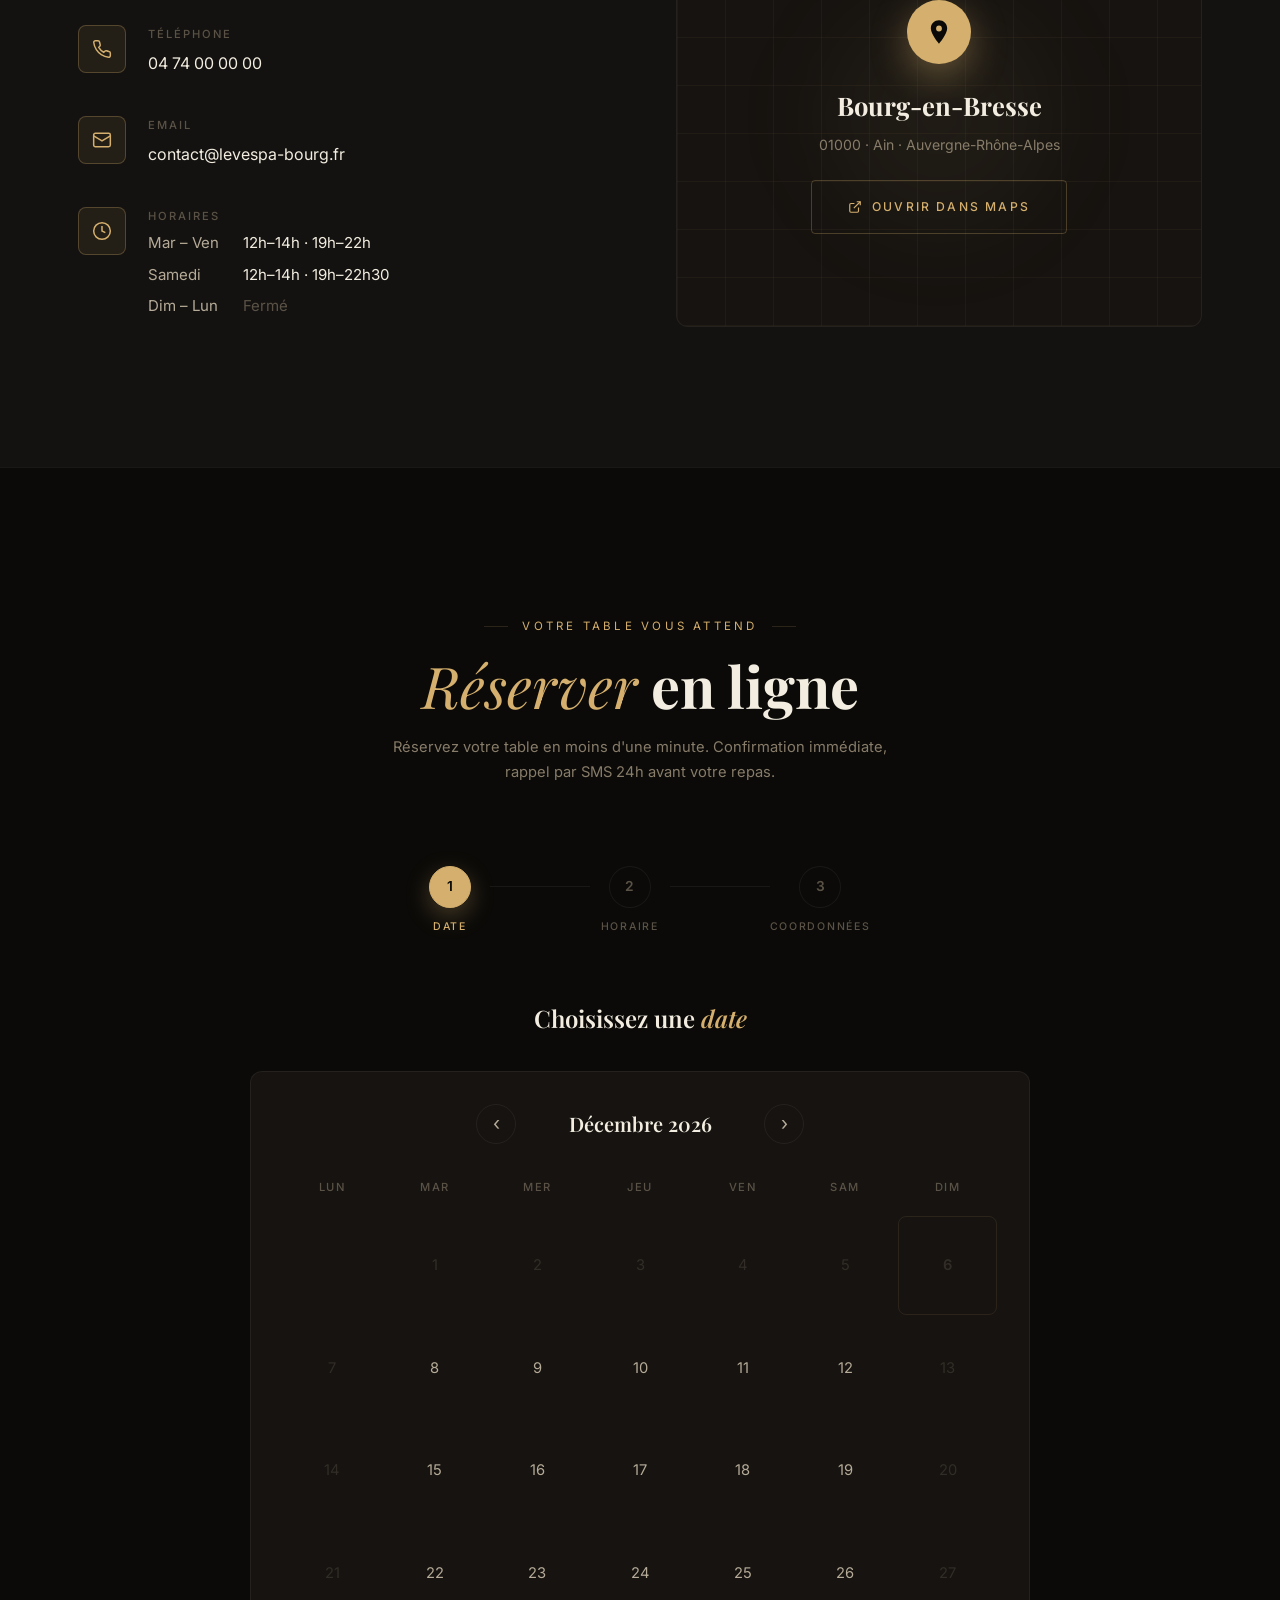
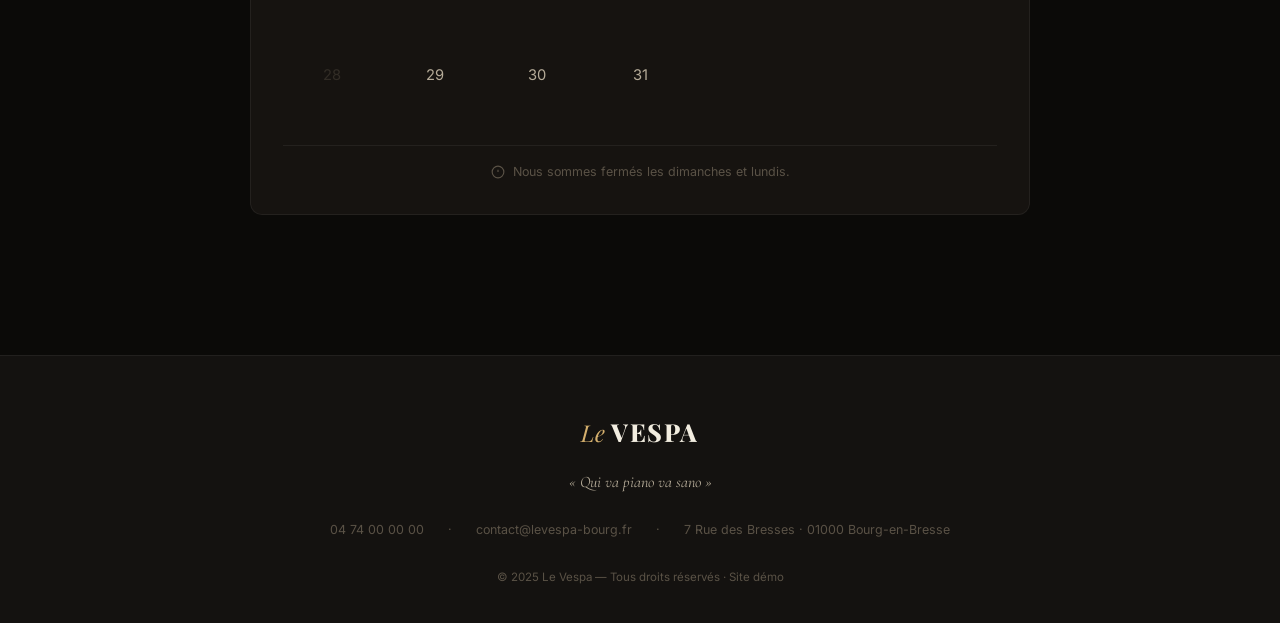
==== commit e0846919: "feat: version standalone tout-en-un + design plus qualitatif - Fusionne CSS et JS directement dans i" ====
--- a/index.html
+++ b/index.html
@@ -1,183 +1,1282 @@
 <!DOCTYPE html>
 <html lang="fr">
 <head>
-  <meta charset="UTF-8">
-  <meta name="viewport" content="width=device-width, initial-scale=1.0">
-  <title>Le Vespa — Cucina Italiana · Bourg-en-Bresse</title>
-  <meta name="description" content="Restaurant italien à Bourg-en-Bresse. Pâtes fraîches, ravioli maison, risotto crémeux. Réservez votre table en ligne.">
-  <link rel="preconnect" href="https://fonts.googleapis.com">
-  <link rel="preconnect" href="https://fonts.gstatic.com" crossorigin>
-  <link href="https://fonts.googleapis.com/css2?family=Playfair+Display:ital,wght@0,400;0,600;0,700;1,400;1,600&family=Cormorant+Garamond:ital,wght@0,300;0,400;1,300;1,400&family=Inter:wght@300;400;500&display=swap" rel="stylesheet">
-  <link rel="stylesheet" href="css/style.css">
+<meta charset="UTF-8">
+<meta name="viewport" content="width=device-width, initial-scale=1.0">
+<title>Le Vespa — Cucina Italiana · Bourg-en-Bresse</title>
+<meta name="description" content="Restaurant italien à Bourg-en-Bresse. Pâtes fraîches, ravioli maison, risotto crémeux. Réservez votre table en ligne.">
+<link rel="preconnect" href="https://fonts.googleapis.com">
+<link rel="preconnect" href="https://fonts.gstatic.com" crossorigin>
+<link href="https://fonts.googleapis.com/css2?family=Playfair+Display:ital,wght@0,400;0,600;0,700;0,800;1,400;1,600;1,700&family=Cormorant+Garamond:ital,wght@0,300;0,400;0,500;1,300;1,400;1,500&family=Inter:wght@300;400;500;600&family=Caveat:wght@400;600&display=swap" rel="stylesheet">
+
+<style>
+/* ============================================================
+   LE VESPA — Restaurant italien · Bourg-en-Bresse
+   Design : moderne · épuré · brut · artisanal
+   ============================================================ */
+
+:root {
+  --bg:           #0b0a08;
+  --bg-2:         #141210;
+  --bg-3:         #1d1a16;
+  --bg-card:      #161310;
+  --bg-modal:     #1c1814;
+  --gold:         #d4af6d;
+  --gold-2:       #e8c98d;
+  --gold-dim:     rgba(212,175,109,0.16);
+  --gold-glow:    rgba(212,175,109,0.08);
+  --red:          #c84b3c;
+  --red-dim:      rgba(200,75,60,0.14);
+  --green:        #7ba564;
+  --text:         #f2ede0;
+  --text-2:       #b5ab98;
+  --text-muted:   #877c69;
+  --text-dim:     #5a5246;
+  --border:       rgba(255,255,255,0.06);
+  --border-gold:  rgba(212,175,109,0.28);
+  --serif:        'Playfair Display', 'EB Garamond', Georgia, serif;
+  --italic:       'Cormorant Garamond', 'Playfair Display', Georgia, serif;
+  --hand:         'Caveat', 'Brush Script MT', cursive;
+  --sans:         'Inter', system-ui, -apple-system, sans-serif;
+  --ease:         cubic-bezier(0.65, 0, 0.35, 1);
+  --ease-out:     cubic-bezier(0.16, 1, 0.3, 1);
+  --t-fast:       0.25s var(--ease);
+  --t-med:        0.45s var(--ease);
+  --t-slow:       0.7s var(--ease-out);
+}
+
+*, *::before, *::after { box-sizing: border-box; margin: 0; padding: 0; }
+html { scroll-behavior: smooth; -webkit-text-size-adjust: 100%; }
+body {
+  font-family: var(--sans);
+  background: var(--bg);
+  color: var(--text);
+  line-height: 1.65;
+  overflow-x: hidden;
+  font-weight: 400;
+  -webkit-font-smoothing: antialiased;
+  -moz-osx-font-smoothing: grayscale;
+}
+img, svg { display: block; max-width: 100%; }
+a { color: inherit; text-decoration: none; }
+button { cursor: pointer; border: none; background: none; font: inherit; color: inherit; }
+ul { list-style: none; }
+input, textarea, select { font: inherit; color: var(--text); }
+::selection { background: var(--gold); color: var(--bg); }
+
+/* ---- Grain overlay ---- */
+.grain {
+  position: fixed; inset: 0; pointer-events: none; z-index: 9998;
+  background-image: url("data:image/svg+xml,%3Csvg viewBox='0 0 320 320' xmlns='http://www.w3.org/2000/svg'%3E%3Cfilter id='n'%3E%3CfeTurbulence type='fractalNoise' baseFrequency='0.85' numOctaves='4' stitchTiles='stitch'/%3E%3C/filter%3E%3Crect width='100%25' height='100%25' filter='url(%23n)'/%3E%3C/svg%3E");
+  opacity: 0.04;
+  mix-blend-mode: overlay;
+}
+
+.container { max-width: 1180px; margin: 0 auto; padding: 0 28px; }
+
+/* ---- Reveal ---- */
+.reveal { opacity: 0; transform: translateY(32px); transition: opacity 0.9s var(--ease-out), transform 0.9s var(--ease-out); }
+.reveal.in { opacity: 1; transform: none; }
+
+/* ============================================================
+   NAVIGATION
+   ============================================================ */
+#nav {
+  position: fixed; top: 0; left: 0; right: 0; z-index: 1000;
+  padding: 26px 0;
+  transition: background var(--t-med), padding var(--t-med), backdrop-filter var(--t-med), border-color var(--t-med);
+  border-bottom: 1px solid transparent;
+}
+#nav.scrolled {
+  background: rgba(11,10,8,0.88);
+  backdrop-filter: blur(18px) saturate(140%);
+  -webkit-backdrop-filter: blur(18px) saturate(140%);
+  padding: 14px 0;
+  border-bottom-color: var(--border);
+}
+.nav-inner {
+  max-width: 1180px; margin: 0 auto; padding: 0 28px;
+  display: flex; align-items: center; justify-content: space-between;
+}
+.logo {
+  display: flex; align-items: baseline; gap: 6px;
+  font-family: var(--serif);
+}
+.logo-1 { font-style: italic; font-weight: 400; color: var(--gold); font-size: 1.45rem; }
+.logo-2 { font-weight: 800; font-size: 1.55rem; letter-spacing: 0.08em; text-transform: uppercase; }
+.logo-dot { color: var(--red); font-size: 1.2rem; line-height: 1; }
+
+.nav-links { display: flex; gap: 44px; align-items: center; }
+.nav-link {
+  font-size: 0.77rem; letter-spacing: 0.18em; text-transform: uppercase;
+  font-weight: 500; color: var(--text-2);
+  transition: color var(--t-fast); position: relative; padding: 6px 0;
+}
+.nav-link::after {
+  content: ''; position: absolute; bottom: 0; left: 0;
+  width: 0; height: 1px; background: var(--gold);
+  transition: width var(--t-med);
+}
+.nav-link:hover, .nav-link.active { color: var(--text); }
+.nav-link.active::after, .nav-link:hover::after { width: 100%; }
+
+.nav-cta {
+  padding: 9px 22px; border: 1px solid var(--border-gold);
+  border-radius: 100px; color: var(--gold); font-size: 0.72rem;
+  letter-spacing: 0.16em; text-transform: uppercase; font-weight: 500;
+  transition: all var(--t-fast);
+}
+.nav-cta:hover { background: var(--gold); color: var(--bg); border-color: var(--gold); }
+
+/* Hamburger */
+.burger {
+  display: none; flex-direction: column; gap: 5px;
+  width: 32px; padding: 6px 4px;
+}
+.burger span { display: block; height: 1.5px; background: var(--text); transition: var(--t-fast); }
+.burger.open span:nth-child(1) { transform: translateY(6.5px) rotate(45deg); }
+.burger.open span:nth-child(2) { opacity: 0; }
+.burger.open span:nth-child(3) { transform: translateY(-6.5px) rotate(-45deg); }
+
+.mobile-menu {
+  position: fixed; inset: 0; background: rgba(8,7,6,0.98); z-index: 999;
+  display: flex; flex-direction: column; align-items: center; justify-content: center;
+  gap: 40px; opacity: 0; pointer-events: none; transition: opacity var(--t-med);
+}
+.mobile-menu.open { opacity: 1; pointer-events: all; }
+.mobile-menu a {
+  font-family: var(--serif); font-size: 2.5rem; font-style: italic;
+  color: var(--text-2); transition: color var(--t-fast);
+}
+.mobile-menu a:hover { color: var(--gold); }
+
+/* ============================================================
+   HERO
+   ============================================================ */
+.hero {
+  position: relative;
+  min-height: 100svh;
+  display: flex;
+  align-items: center;
+  justify-content: center;
+  text-align: center;
+  padding: 140px 28px 100px;
+  overflow: hidden;
+  background: var(--bg);
+}
+.hero::before {
+  content: '';
+  position: absolute; inset: 0;
+  background:
+    radial-gradient(ellipse 90% 60% at 50% 38%, rgba(212,175,109,0.10) 0%, transparent 65%),
+    radial-gradient(ellipse 70% 50% at 50% 90%, rgba(200,75,60,0.06) 0%, transparent 65%),
+    repeating-linear-gradient(-45deg, transparent 0 60px, rgba(212,175,109,0.012) 60px 120px);
+}
+.hero::after {
+  content: '';
+  position: absolute;
+  width: 800px; height: 800px;
+  border-radius: 50%;
+  border: 1px solid var(--border-gold);
+  top: 50%; left: 50%; transform: translate(-50%, -50%);
+  opacity: 0.3;
+  animation: pulseRing 8s ease-in-out infinite;
+}
+@keyframes pulseRing {
+  0%, 100% { transform: translate(-50%, -50%) scale(1); opacity: 0.3; }
+  50% { transform: translate(-50%, -50%) scale(1.05); opacity: 0.15; }
+}
+
+.hero-bg-vespa {
+  position: absolute;
+  top: 50%; left: 50%;
+  transform: translate(-50%, -50%);
+  width: 700px; max-width: 90vw;
+  opacity: 0.04;
+  pointer-events: none;
+  z-index: 0;
+}
+
+.hero-content { position: relative; z-index: 2; max-width: 920px; }
+
+.hero-eyebrow {
+  font-size: 0.74rem; letter-spacing: 0.32em; text-transform: uppercase;
+  color: var(--gold); margin-bottom: 32px; font-weight: 400;
+  display: inline-flex; align-items: center; gap: 18px;
+}
+.hero-eyebrow::before, .hero-eyebrow::after {
+  content: ''; display: block; width: 36px; height: 1px; background: var(--gold-dim);
+}
+
+.hero-title {
+  font-family: var(--serif);
+  line-height: 0.88;
+  margin-bottom: 36px;
+}
+.hero-title .l1 {
+  display: block;
+  font-size: clamp(3rem, 8vw, 5.5rem);
+  font-weight: 400; font-style: italic;
+  color: var(--gold);
+  letter-spacing: 0.02em;
+  margin-bottom: 0;
+}
+.hero-title .l2 {
+  display: block;
+  font-size: clamp(4.5rem, 14vw, 11rem);
+  font-weight: 800;
+  letter-spacing: 0.04em;
+  text-transform: uppercase;
+  background: linear-gradient(180deg, var(--text) 0%, #c5b896 100%);
+  -webkit-background-clip: text;
+  background-clip: text;
+  -webkit-text-fill-color: transparent;
+}
+
+.hero-tag {
+  font-family: var(--italic);
+  font-size: clamp(1.05rem, 2.2vw, 1.4rem);
+  font-weight: 300;
+  font-style: italic;
+  color: var(--text-2);
+  margin-bottom: 16px;
+}
+.hero-tag-2 {
+  font-family: var(--hand);
+  font-size: clamp(1.1rem, 2.2vw, 1.4rem);
+  color: var(--red);
+  margin-bottom: 48px;
+  transform: rotate(-1.5deg);
+  display: inline-block;
+}
+
+.hero-cta { display: flex; gap: 16px; justify-content: center; flex-wrap: wrap; }
+
+.scroll-indicator {
+  position: absolute; bottom: 36px; left: 50%; transform: translateX(-50%);
+  display: flex; flex-direction: column; align-items: center; gap: 10px;
+  font-size: 0.65rem; letter-spacing: 0.22em; text-transform: uppercase;
+  color: var(--text-dim);
+}
+.scroll-indicator::after {
+  content: ''; width: 1px; height: 44px;
+  background: linear-gradient(to bottom, var(--text-dim), transparent);
+  animation: scrollPulse 2.2s ease-in-out infinite;
+}
+@keyframes scrollPulse {
+  0%, 100% { opacity: 0.3; transform: scaleY(0.6) translateY(0); }
+  50% { opacity: 1; transform: scaleY(1) translateY(6px); }
+}
+
+/* ============================================================
+   BUTTONS
+   ============================================================ */
+.btn {
+  display: inline-flex; align-items: center; justify-content: center;
+  gap: 10px; padding: 16px 36px; border-radius: 4px;
+  font-size: 0.76rem; font-weight: 500; letter-spacing: 0.18em;
+  text-transform: uppercase; cursor: pointer;
+  transition: all var(--t-fast); white-space: nowrap;
+  position: relative; overflow: hidden;
+}
+.btn-gold {
+  background: var(--gold); color: var(--bg); border: 1px solid var(--gold);
+}
+.btn-gold:hover {
+  background: var(--gold-2); border-color: var(--gold-2);
+  transform: translateY(-2px);
+  box-shadow: 0 12px 36px rgba(212,175,109,0.3);
+}
+.btn-outline {
+  background: transparent; color: var(--gold);
+  border: 1px solid var(--border-gold);
+}
+.btn-outline:hover {
+  background: var(--gold-glow); border-color: var(--gold);
+  transform: translateY(-2px);
+}
+.btn-ghost {
+  background: transparent; color: var(--text-2);
+  border: 1px solid var(--border);
+}
+.btn-ghost:hover { color: var(--text); border-color: var(--text-muted); }
+
+/* ============================================================
+   ORNAMENT DIVIDERS
+   ============================================================ */
+.ornament {
+  display: flex; align-items: center; justify-content: center;
+  gap: 18px; margin: 0 auto; max-width: 320px;
+  color: var(--gold);
+  padding: 28px 0;
+}
+.ornament::before, .ornament::after {
+  content: ''; flex: 1; height: 1px;
+  background: linear-gradient(to right, transparent, var(--gold-dim), transparent);
+}
+.ornament svg { width: 32px; height: 32px; opacity: 0.85; }
+
+/* ============================================================
+   SECTIONS GENERIQUES
+   ============================================================ */
+section { padding: 140px 0; }
+.section-head { text-align: center; margin-bottom: 80px; }
+.eyebrow {
+  font-size: 0.72rem; letter-spacing: 0.28em; text-transform: uppercase;
+  color: var(--gold); margin-bottom: 18px; font-weight: 400;
+  display: inline-flex; align-items: center; gap: 14px;
+}
+.eyebrow::before, .eyebrow::after {
+  content: ''; display: block; width: 24px; height: 1px; background: var(--gold-dim);
+}
+.section-head h2 {
+  font-family: var(--serif);
+  font-size: clamp(2.2rem, 4.5vw, 3.6rem);
+  font-weight: 700; line-height: 1.1;
+  margin-bottom: 18px;
+}
+.section-head h2 em { color: var(--gold); font-style: italic; font-weight: 400; }
+.section-sub {
+  color: var(--text-muted); font-size: 0.92rem;
+  max-width: 520px; margin: 0 auto; line-height: 1.7;
+}
+
+/* ============================================================
+   ABOUT
+   ============================================================ */
+.about { background: var(--bg-2); border-top: 1px solid var(--border); }
+.about-layout {
+  display: grid; grid-template-columns: 1.05fr 1fr;
+  gap: 88px; align-items: center;
+}
+.about-text h2 {
+  font-family: var(--serif); font-size: clamp(2rem, 3.8vw, 3rem);
+  line-height: 1.18; font-weight: 700; margin: 18px 0 28px;
+}
+.about-text h2 em { color: var(--gold); font-style: italic; font-weight: 400; }
+.about-body {
+  color: var(--text-2); font-weight: 300;
+  font-size: 1.05rem; line-height: 1.85; margin-bottom: 32px;
+}
+.about-body + .about-body { margin-top: -16px; margin-bottom: 36px; }
+.about-quote {
+  font-family: var(--italic); font-size: 1.5rem;
+  font-style: italic; color: var(--gold);
+  border-left: 2px solid var(--gold);
+  padding: 8px 0 8px 24px; margin-bottom: 44px;
+  position: relative;
+}
+.about-quote::after {
+  content: '— maxime italienne';
+  display: block;
+  font-family: var(--hand);
+  font-size: 1rem;
+  color: var(--text-dim);
+  margin-top: 12px;
+  font-style: normal;
+}
+
+.about-visual {
+  display: grid; grid-template-columns: 1fr 1fr;
+  gap: 18px;
+}
+.stat {
+  background: var(--bg-card); border: 1px solid var(--border);
+  border-radius: 8px; padding: 36px 26px;
+  display: flex; flex-direction: column; gap: 10px;
+  transition: all var(--t-med); position: relative;
+  overflow: hidden;
+}
+.stat::before {
+  content: ''; position: absolute;
+  top: 0; left: 0; right: 0; height: 2px;
+  background: var(--gold);
+  transform: scaleX(0); transform-origin: left;
+  transition: transform var(--t-med);
+}
+.stat:hover { border-color: var(--border-gold); transform: translateY(-4px); }
+.stat:hover::before { transform: scaleX(1); }
+.stat:first-child { grid-column: 1 / -1; padding: 44px 32px; }
+.stat-num {
+  font-family: var(--serif); font-size: 3.2rem;
+  font-weight: 800; color: var(--gold);
+  line-height: 1; letter-spacing: -0.02em;
+}
+.stat:first-child .stat-num { font-size: 4rem; }
+.stat-label {
+  font-size: 0.82rem; color: var(--text-2);
+  letter-spacing: 0.1em; line-height: 1.5;
+  text-transform: uppercase; font-weight: 500;
+}
+
+/* ============================================================
+   MENU
+   ============================================================ */
+#menu { background: var(--bg); border-top: 1px solid var(--border); }
+
+.menu-tabs {
+  display: flex; gap: 8px; justify-content: center;
+  flex-wrap: wrap; margin-bottom: 28px;
+}
+.tab {
+  padding: 12px 28px; border-radius: 100px;
+  border: 1px solid var(--border);
+  font-size: 0.76rem; letter-spacing: 0.14em;
+  text-transform: uppercase; font-weight: 500;
+  color: var(--text-2); transition: all var(--t-fast);
+}
+.tab:hover { border-color: var(--border-gold); color: var(--text); }
+.tab.active {
+  background: var(--gold); border-color: var(--gold);
+  color: var(--bg); box-shadow: 0 6px 20px rgba(212,175,109,0.25);
+}
+
+.cat-tagline {
+  text-align: center; font-family: var(--italic);
+  font-style: italic; color: var(--text-muted);
+  font-size: 1.15rem; margin-bottom: 64px;
+  min-height: 1.5em; transition: opacity var(--t-fast);
+}
+
+.menu-grid {
+  display: grid; grid-template-columns: repeat(auto-fill, minmax(300px, 1fr));
+  gap: 18px; margin-bottom: 56px;
+}
+
+.dish {
+  background: var(--bg-card); border: 1px solid var(--border);
+  border-radius: 8px; padding: 26px 26px 22px;
+  cursor: pointer; transition: all var(--t-med);
+  position: relative; overflow: hidden;
+}
+.dish::before {
+  content: ''; position: absolute;
+  top: 0; left: 0; width: 3px; height: 100%;
+  background: var(--gold);
+  transform: scaleY(0); transform-origin: top;
+  transition: transform var(--t-med);
+}
+.dish:hover {
+  border-color: var(--border-gold);
+  transform: translateY(-4px);
+  box-shadow: 0 16px 48px rgba(0,0,0,0.4);
+}
+.dish:hover::before { transform: scaleY(1); }
+
+.dish-swatch {
+  width: 100%; height: 8px;
+  border-radius: 100px;
+  margin-bottom: 18px;
+  opacity: 0.7;
+}
+
+.dish-top {
+  display: flex; justify-content: space-between;
+  align-items: flex-start; gap: 16px; margin-bottom: 12px;
+}
+.dish-name {
+  font-family: var(--serif); font-size: 1.1rem;
+  font-weight: 600; line-height: 1.3; flex: 1;
+}
+.dish-price {
+  font-family: var(--serif); font-size: 1.1rem;
+  font-weight: 600; color: var(--gold);
+  white-space: nowrap;
+}
+.dish-desc {
+  font-size: 0.85rem; color: var(--text-muted);
+  line-height: 1.65; margin-bottom: 18px;
+}
+.dish-bottom {
+  display: flex; align-items: center; gap: 12px;
+  justify-content: space-between;
+}
+.dish-allergens {
+  display: flex; gap: 4px; flex-wrap: wrap;
+}
+.allergen-dot {
+  width: 20px; height: 20px; border-radius: 50%;
+  background: var(--bg-3); border: 1px solid var(--border);
+  font-size: 0.65rem; display: flex;
+  align-items: center; justify-content: center;
+  color: var(--text-muted); font-weight: 500;
+}
+.dish-cta {
+  font-size: 0.7rem; color: var(--text-dim);
+  letter-spacing: 0.12em; text-transform: uppercase;
+  transition: color var(--t-fast);
+  display: inline-flex; align-items: center; gap: 4px;
+}
+.dish:hover .dish-cta { color: var(--gold); }
+
+.badge {
+  display: inline-block;
+  font-size: 0.6rem; letter-spacing: 0.12em;
+  text-transform: uppercase; font-weight: 600;
+  padding: 4px 10px; border-radius: 100px;
+  background: var(--gold-dim); color: var(--gold);
+  border: 1px solid var(--border-gold);
+  margin-bottom: 14px;
+}
+.badge.b-vege { background: rgba(123,165,100,0.14); color: var(--green); border-color: rgba(123,165,100,0.3); }
+.badge.b-chef { background: var(--red-dim); color: var(--red); border-color: rgba(200,75,60,0.3); }
+
+.menu-note {
+  display: flex; align-items: center; gap: 18px;
+  background: linear-gradient(135deg, var(--bg-2), var(--bg-3));
+  border: 1px solid var(--border-gold);
+  border-radius: 8px; padding: 22px 28px;
+  margin-top: 18px;
+  position: relative; overflow: hidden;
+}
+.menu-note::before {
+  content: ''; position: absolute;
+  top: 0; right: 0; width: 180px; height: 180px;
+  background: radial-gradient(circle, var(--red-dim), transparent 70%);
+  transform: translate(50%, -50%);
+}
+.note-icon {
+  color: var(--red); font-size: 1.3rem;
+  flex-shrink: 0; position: relative;
+}
+.menu-note p { font-size: 0.92rem; color: var(--text-2); position: relative; }
+.menu-note strong { color: var(--gold); font-weight: 600; }
+
+.menu-print {
+  text-align: center; margin-top: 40px;
+}
+
+/* ============================================================
+   CONTACT
+   ============================================================ */
+#contact { background: var(--bg-2); border-top: 1px solid var(--border); }
+.contact-layout {
+  display: grid; grid-template-columns: 1fr 1fr;
+  gap: 72px; align-items: start;
+}
+.contact-info { display: flex; flex-direction: column; gap: 32px; }
+.contact-item {
+  display: flex; gap: 22px; align-items: flex-start;
+  padding: 4px 0;
+}
+.contact-icon {
+  width: 48px; height: 48px;
+  border: 1px solid var(--border-gold);
+  border-radius: 8px;
+  display: flex; align-items: center; justify-content: center;
+  flex-shrink: 0; color: var(--gold);
+  background: var(--gold-glow);
+  transition: all var(--t-fast);
+}
+.contact-item:hover .contact-icon {
+  background: var(--gold-dim);
+  transform: scale(1.05);
+}
+.contact-icon svg { width: 20px; height: 20px; }
+.contact-label {
+  font-size: 0.7rem; letter-spacing: 0.18em;
+  text-transform: uppercase; color: var(--text-dim);
+  margin-bottom: 6px; font-weight: 500;
+}
+.contact-value {
+  font-size: 1rem; color: var(--text);
+  line-height: 1.55;
+}
+.contact-link { transition: color var(--t-fast); }
+.contact-link:hover { color: var(--gold); }
+.hours-grid {
+  display: grid; grid-template-columns: auto 1fr;
+  gap: 8px 24px; font-size: 0.94rem;
+}
+.hours-grid .closed { color: var(--text-dim); }
+.hours-grid > span:nth-child(odd) { color: var(--text-2); }
+
+.map-block {
+  height: 100%; min-height: 420px;
+  background: var(--bg-card); border: 1px solid var(--border);
+  border-radius: 12px;
+  display: flex; flex-direction: column; align-items: center; justify-content: center;
+  text-align: center; padding: 48px; position: relative; overflow: hidden;
+}
+.map-block::before {
+  content: ''; position: absolute; inset: 0;
+  background:
+    repeating-linear-gradient(0deg, rgba(212,175,109,0.05) 0, rgba(212,175,109,0.05) 1px, transparent 1px, transparent 48px),
+    repeating-linear-gradient(90deg, rgba(212,175,109,0.05) 0, rgba(212,175,109,0.05) 1px, transparent 1px, transparent 48px);
+}
+.map-block::after {
+  content: ''; position: absolute;
+  width: 380px; height: 380px;
+  background: radial-gradient(circle, var(--gold-glow) 0%, transparent 60%);
+  filter: blur(40px);
+}
+.map-pin {
+  width: 64px; height: 64px;
+  background: var(--gold); border-radius: 50%;
+  display: flex; align-items: center; justify-content: center;
+  position: relative; z-index: 1; margin-bottom: 20px;
+  box-shadow: 0 12px 36px rgba(212,175,109,0.4);
+  animation: pinBounce 2s ease-in-out infinite;
+}
+@keyframes pinBounce {
+  0%, 100% { transform: translateY(0); }
+  50% { transform: translateY(-8px); }
+}
+.map-pin svg { width: 28px; height: 28px; color: var(--bg); }
+.map-city {
+  font-family: var(--serif); font-size: 1.6rem;
+  font-weight: 700; position: relative; z-index: 1;
+  margin-bottom: 6px;
+}
+.map-addr {
+  font-size: 0.88rem; color: var(--text-muted);
+  position: relative; z-index: 1;
+  margin-bottom: 24px;
+}
+.map-block .btn { position: relative; z-index: 1; }
+
+/* ============================================================
+   RESERVATION
+   ============================================================ */
+#reserver { background: var(--bg); border-top: 1px solid var(--border); }
+.resa { max-width: 780px; margin: 0 auto; }
+
+.steps {
+  display: flex; align-items: center; justify-content: center;
+  margin-bottom: 64px;
+}
+.step {
+  display: flex; flex-direction: column; align-items: center;
+  gap: 10px; min-width: 80px;
+}
+.step-circle {
+  width: 42px; height: 42px; border-radius: 50%;
+  border: 1px solid var(--border);
+  display: flex; align-items: center; justify-content: center;
+  font-size: 0.86rem; font-weight: 600;
+  color: var(--text-dim);
+  transition: all var(--t-med);
+  background: var(--bg);
+}
+.step.active .step-circle {
+  background: var(--gold); border-color: var(--gold);
+  color: var(--bg); box-shadow: 0 8px 24px rgba(212,175,109,0.3);
+}
+.step.done .step-circle {
+  background: var(--gold-dim); border-color: var(--border-gold);
+  color: var(--gold);
+}
+.step.done .step-circle::after { content: '✓'; }
+.step.done .step-circle .num { display: none; }
+.step-name {
+  font-size: 0.66rem; letter-spacing: 0.16em;
+  text-transform: uppercase; color: var(--text-dim);
+  font-weight: 500;
+}
+.step.active .step-name { color: var(--gold); }
+.step.done .step-name { color: var(--text-2); }
+.step-line {
+  flex: 1; max-width: 100px; height: 1px;
+  background: var(--border); margin-bottom: 28px;
+  position: relative; overflow: hidden;
+}
+.step-line.passed::after {
+  content: ''; position: absolute; inset: 0;
+  background: var(--gold);
+}
+
+.panel { display: none; animation: slideUp 0.5s var(--ease-out); }
+.panel.active { display: block; }
+@keyframes slideUp {
+  from { opacity: 0; transform: translateY(20px); }
+  to { opacity: 1; transform: none; }
+}
+
+.panel-title {
+  font-family: var(--serif); font-size: 1.5rem;
+  font-weight: 600; margin-bottom: 32px;
+  text-align: center;
+}
+.panel-title em { color: var(--gold); font-style: italic; }
+
+/* Calendar */
+.cal {
+  background: var(--bg-card); border: 1px solid var(--border);
+  border-radius: 12px; padding: 32px;
+}
+.cal-head {
+  display: flex; align-items: center; justify-content: center;
+  gap: 24px; margin-bottom: 24px;
+}
+.cal-month {
+  font-family: var(--serif); font-size: 1.25rem;
+  font-weight: 600; min-width: 200px; text-align: center;
+}
+.cal-nav {
+  width: 40px; height: 40px; border-radius: 50%;
+  border: 1px solid var(--border);
+  display: flex; align-items: center; justify-content: center;
+  font-size: 1.2rem; color: var(--text-2);
+  transition: all var(--t-fast);
+}
+.cal-nav:hover { border-color: var(--border-gold); color: var(--gold); }
+.cal-weekdays {
+  display: grid; grid-template-columns: repeat(7, 1fr);
+  gap: 4px; margin-bottom: 10px; text-align: center;
+}
+.cal-weekdays span {
+  font-size: 0.7rem; letter-spacing: 0.14em;
+  text-transform: uppercase; color: var(--text-dim);
+  padding: 10px 0; font-weight: 500;
+}
+.cal-grid {
+  display: grid; grid-template-columns: repeat(7, 1fr);
+  gap: 4px; margin-bottom: 20px;
+}
+.cal-day {
+  aspect-ratio: 1; display: flex;
+  align-items: center; justify-content: center;
+  border-radius: 8px; font-size: 0.92rem;
+  cursor: pointer; transition: all var(--t-fast);
+  border: 1px solid transparent; color: var(--text-2);
+  position: relative;
+}
+.cal-day:not(.disabled):not(.empty):hover {
+  background: var(--gold-dim); border-color: var(--border-gold);
+  color: var(--gold);
+}
+.cal-day.today { border-color: var(--border-gold); color: var(--gold); font-weight: 600; }
+.cal-day.selected {
+  background: var(--gold); color: var(--bg);
+  font-weight: 700; border-color: var(--gold);
+  box-shadow: 0 6px 20px rgba(212,175,109,0.4);
+  transform: scale(1.05);
+}
+.cal-day.disabled {
+  color: var(--text-dim); cursor: not-allowed; opacity: 0.4;
+}
+.cal-day.empty { cursor: default; }
+.cal-legend {
+  font-size: 0.78rem; color: var(--text-dim); text-align: center;
+  display: flex; align-items: center; justify-content: center;
+  gap: 8px; padding-top: 16px; border-top: 1px solid var(--border);
+}
+.cal-legend svg { width: 14px; height: 14px; color: var(--text-dim); }
+
+/* Selected date display */
+.date-shown {
+  text-align: center;
+  font-family: var(--italic); font-style: italic;
+  font-size: 1.2rem; color: var(--gold);
+  margin-bottom: 36px;
+  padding-bottom: 24px; border-bottom: 1px solid var(--border);
+}
+
+/* Covers */
+.field { margin-bottom: 36px; }
+.field-label {
+  font-size: 0.74rem; letter-spacing: 0.16em;
+  text-transform: uppercase; color: var(--text-2);
+  margin-bottom: 14px; font-weight: 500;
+}
+.covers {
+  display: flex; gap: 8px; flex-wrap: wrap;
+}
+.cover {
+  width: 50px; height: 50px; border-radius: 8px;
+  border: 1px solid var(--border);
+  font-size: 0.95rem; color: var(--text-2);
+  transition: all var(--t-fast);
+}
+.cover:hover { border-color: var(--border-gold); color: var(--text); }
+.cover.active {
+  background: var(--gold); border-color: var(--gold);
+  color: var(--bg); font-weight: 700;
+  box-shadow: 0 6px 20px rgba(212,175,109,0.3);
+}
+
+.slot-period {
+  display: flex; align-items: center; gap: 10px;
+  font-size: 0.72rem; letter-spacing: 0.18em;
+  text-transform: uppercase; color: var(--text-muted);
+  margin: 28px 0 14px; font-weight: 500;
+}
+.slot-period svg { width: 16px; height: 16px; }
+.slots {
+  display: flex; gap: 8px; flex-wrap: wrap;
+}
+.slot {
+  padding: 11px 22px; border-radius: 8px;
+  border: 1px solid var(--border);
+  font-size: 0.9rem; color: var(--text-2);
+  transition: all var(--t-fast); font-weight: 500;
+}
+.slot:hover { border-color: var(--border-gold); color: var(--text); }
+.slot.active {
+  background: var(--gold); border-color: var(--gold);
+  color: var(--bg); font-weight: 600;
+}
+
+.panel-actions {
+  margin-top: 40px;
+  display: flex; gap: 12px; align-items: center;
+}
+
+/* Booking summary */
+.booking-summary {
+  background: var(--bg-card);
+  border: 1px solid var(--border-gold);
+  border-radius: 8px; padding: 20px 24px;
+  margin-bottom: 32px;
+  display: flex; align-items: center; gap: 16px;
+  position: relative; overflow: hidden;
+}
+.booking-summary::before {
+  content: ''; position: absolute;
+  top: 0; left: 0; width: 3px; height: 100%;
+  background: var(--gold);
+}
+.booking-summary svg { color: var(--gold); flex-shrink: 0; }
+.booking-summary div {
+  font-family: var(--italic); font-style: italic;
+  font-size: 1rem; color: var(--text);
+}
+
+/* Form */
+.resa-form { display: flex; flex-direction: column; gap: 18px; }
+.form-row { display: grid; grid-template-columns: 1fr 1fr; gap: 18px; }
+.form-group { display: flex; flex-direction: column; gap: 8px; }
+.form-group label {
+  font-size: 0.72rem; letter-spacing: 0.14em;
+  text-transform: uppercase; color: var(--text-2);
+  font-weight: 500;
+}
+.form-group input, .form-group textarea {
+  background: var(--bg-card); border: 1px solid var(--border);
+  border-radius: 8px; padding: 14px 18px;
+  font-size: 0.95rem; width: 100%; resize: vertical;
+  transition: border-color var(--t-fast), background var(--t-fast);
+}
+.form-group input:focus, .form-group textarea:focus {
+  outline: none; border-color: var(--gold);
+  background: var(--bg-2);
+}
+.form-group input.err { border-color: var(--red); }
+
+/* Confirmation */
+.confirmation { display: none; max-width: 540px; margin: 0 auto; text-align: center; }
+.confirmation.show { display: block; animation: confIn 0.6s var(--ease-out); }
+@keyframes confIn {
+  from { opacity: 0; transform: scale(0.96); }
+  to { opacity: 1; transform: none; }
+}
+.conf-check {
+  width: 88px; height: 88px; border-radius: 50%;
+  background: var(--gold-dim); border: 2px solid var(--gold);
+  display: flex; align-items: center; justify-content: center;
+  font-size: 2.2rem; color: var(--gold);
+  margin: 0 auto 32px;
+  animation: checkPop 0.8s var(--ease-out);
+}
+@keyframes checkPop {
+  0% { transform: scale(0); }
+  60% { transform: scale(1.15); }
+  100% { transform: scale(1); }
+}
+.confirmation h3 {
+  font-family: var(--serif); font-size: 2rem;
+  font-weight: 700; margin-bottom: 16px;
+}
+.conf-details {
+  background: var(--bg-card); border: 1px solid var(--border-gold);
+  border-radius: 8px; padding: 24px; margin: 24px 0;
+  text-align: left;
+}
+.conf-row {
+  display: flex; justify-content: space-between;
+  padding: 10px 0;
+  border-bottom: 1px solid var(--border);
+  font-size: 0.92rem;
+}
+.conf-row:last-child { border-bottom: none; }
+.conf-row span:first-child {
+  color: var(--text-muted); font-size: 0.74rem;
+  letter-spacing: 0.14em; text-transform: uppercase;
+  font-weight: 500;
+}
+.conf-row span:last-child { color: var(--text); font-weight: 500; }
+.conf-sub { color: var(--text-muted); font-size: 0.92rem; margin-bottom: 32px; line-height: 1.7; }
+
+/* ============================================================
+   FOOTER
+   ============================================================ */
+footer {
+  background: var(--bg-2); border-top: 1px solid var(--border);
+  padding: 56px 0 36px;
+}
+.footer-inner {
+  display: flex; flex-direction: column; align-items: center;
+  gap: 16px; text-align: center;
+}
+.footer-tagline {
+  font-family: var(--italic); font-style: italic;
+  font-size: 1rem; color: var(--text-2);
+}
+.footer-meta {
+  display: flex; gap: 24px; font-size: 0.78rem;
+  color: var(--text-dim); margin-top: 8px;
+  flex-wrap: wrap; justify-content: center;
+}
+.footer-meta a { transition: color var(--t-fast); }
+.footer-meta a:hover { color: var(--gold); }
+
+/* ============================================================
+   DISH MODAL
+   ============================================================ */
+.modal-bg {
+  position: fixed; inset: 0;
+  background: rgba(5,4,3,0.92);
+  backdrop-filter: blur(12px); -webkit-backdrop-filter: blur(12px);
+  z-index: 2000; display: flex;
+  align-items: center; justify-content: center;
+  padding: 24px;
+  opacity: 0; pointer-events: none;
+  transition: opacity 0.35s var(--ease);
+}
+.modal-bg.open { opacity: 1; pointer-events: all; }
+.modal {
+  background: var(--bg-modal); border: 1px solid var(--border);
+  border-radius: 14px; max-width: 760px; width: 100%;
+  max-height: 90svh; overflow: hidden;
+  display: grid; grid-template-rows: 260px 1fr;
+  position: relative;
+  transform: translateY(30px) scale(0.96);
+  transition: transform 0.45s var(--ease-out);
+  box-shadow: 0 30px 80px rgba(0,0,0,0.6);
+}
+.modal-bg.open .modal { transform: none; }
+
+.modal-close {
+  position: absolute; top: 16px; right: 16px;
+  width: 38px; height: 38px; border-radius: 50%;
+  background: rgba(0,0,0,0.6);
+  color: var(--text);
+  display: flex; align-items: center; justify-content: center;
+  font-size: 0.95rem; z-index: 10;
+  transition: all var(--t-fast);
+}
+.modal-close:hover { background: rgba(0,0,0,0.9); transform: rotate(90deg); }
+
+.modal-visual { position: relative; overflow: hidden; }
+.modal-visual::before {
+  content: ''; position: absolute;
+  inset: 0; background: rgba(0,0,0,0.15);
+}
+.modal-visual::after {
+  content: ''; position: absolute;
+  bottom: 0; left: 0; right: 0; height: 60%;
+  background: linear-gradient(to top, var(--bg-modal), transparent);
+}
+.modal-visual-art {
+  position: absolute; inset: 0;
+  display: flex; align-items: center; justify-content: center;
+}
+.modal-visual-art svg {
+  width: 60%; max-width: 200px;
+  opacity: 0.4;
+  filter: drop-shadow(0 6px 14px rgba(0,0,0,0.4));
+}
+
+.modal-badges {
+  position: absolute; top: 20px; left: 20px; z-index: 5;
+  display: flex; gap: 6px; flex-wrap: wrap;
+}
+
+.modal-body {
+  overflow-y: auto;
+  padding: 32px 36px 36px;
+}
+.modal-cat {
+  font-size: 0.7rem; letter-spacing: 0.2em;
+  text-transform: uppercase; color: var(--gold);
+  margin-bottom: 10px;
+}
+.modal-title {
+  font-family: var(--serif); font-size: 1.85rem;
+  font-weight: 700; line-height: 1.15;
+  margin-bottom: 16px;
+}
+.modal-desc {
+  color: var(--text-2); font-size: 1rem;
+  line-height: 1.75; margin-bottom: 28px;
+}
+.modal-meta {
+  display: flex; justify-content: space-between;
+  align-items: center; margin-bottom: 28px;
+  padding-bottom: 24px; border-bottom: 1px solid var(--border);
+}
+.modal-price {
+  font-family: var(--serif); font-size: 2.2rem;
+  font-weight: 800; color: var(--gold);
+  line-height: 1;
+}
+.allerg-title {
+  font-size: 0.7rem; letter-spacing: 0.16em;
+  text-transform: uppercase; color: var(--text-dim);
+  margin-bottom: 14px; font-weight: 500;
+}
+.allerg-list { display: flex; gap: 8px; flex-wrap: wrap; }
+.allerg-chip {
+  display: inline-flex; align-items: center; gap: 8px;
+  padding: 7px 14px; border-radius: 100px;
+  background: var(--bg-3); border: 1px solid var(--border);
+  font-size: 0.8rem; color: var(--text-2);
+  transition: all var(--t-fast);
+}
+.allerg-chip:hover { border-color: var(--border-gold); color: var(--text); }
+.allerg-chip-icon { font-size: 0.95rem; }
+.modal-note {
+  font-size: 0.78rem; color: var(--text-dim);
+  margin-top: 18px; font-style: italic;
+  display: flex; align-items: flex-start; gap: 8px;
+}
+.modal-note svg { width: 14px; height: 14px; margin-top: 3px; flex-shrink: 0; }
+
+/* ============================================================
+   RESPONSIVE
+   ============================================================ */
+@media (max-width: 960px) {
+  .about-layout { grid-template-columns: 1fr; gap: 56px; }
+  .contact-layout { grid-template-columns: 1fr; gap: 40px; }
+  .map-block { min-height: 320px; }
+}
+@media (max-width: 720px) {
+  section { padding: 100px 0; }
+  .nav-links, .nav-cta { display: none; }
+  .burger { display: flex; }
+  .about-visual { grid-template-columns: 1fr 1fr; }
+  .stat:first-child { grid-column: 1 / -1; padding: 32px 24px; }
+  .stat:first-child .stat-num { font-size: 3.2rem; }
+  .form-row { grid-template-columns: 1fr; }
+  .modal { grid-template-rows: 180px 1fr; }
+  .modal-body { padding: 24px 24px 28px; }
+  .modal-title { font-size: 1.5rem; }
+  .modal-price { font-size: 1.8rem; }
+  .step-name { display: none; }
+  .step-line { max-width: 40px; }
+  .resa-form .form-actions { flex-wrap: wrap; }
+  .panel-actions .btn { flex: 1; min-width: 0; }
+}
+@media (max-width: 480px) {
+  .hero { padding: 120px 20px 80px; }
+  .menu-grid { grid-template-columns: 1fr; }
+  .about-visual { grid-template-columns: 1fr; }
+  .container { padding: 0 20px; }
+  .cal { padding: 20px; }
+  .nav-inner { padding: 0 20px; }
+  .ornament { max-width: 200px; }
+  .ornament svg { width: 24px; height: 24px; }
+}
+
+/* ============================================================
+   PRINT (carte imprimable)
+   ============================================================ */
+@media print {
+  body { background: white; color: black; }
+  #nav, .hero, .about, #contact, #reserver, footer, .modal-bg, .grain { display: none; }
+  #menu { padding: 20px; }
+  .dish { break-inside: avoid; border: 1px solid #ccc; box-shadow: none; background: white; color: black; }
+  .dish-name, .dish-price { color: black; }
+  .dish-desc { color: #444; }
+}
+</style>
 </head>
 <body>
 
-  <!-- Grain texture overlay -->
-  <div class="grain" aria-hidden="true"></div>
-
-  <!-- ============ NAVIGATION ============ -->
-  <nav id="navbar">
-    <div class="nav-inner">
-      <a class="nav-logo" href="#home">
-        <span class="logo-script">Le</span>
-        <span class="logo-bold">Vespa</span>
-      </a>
-      <button class="hamburger" id="hamburger" aria-label="Ouvrir le menu">
-        <span></span><span></span><span></span>
-      </button>
-      <ul class="nav-links" id="nav-links">
-        <li><a href="#home" class="nav-link active">Accueil</a></li>
-        <li><a href="#menu" class="nav-link">Menu</a></li>
-        <li><a href="#contact" class="nav-link">Contact</a></li>
-        <li><a href="#reservation" class="nav-link">Réserver</a></li>
-      </ul>
+<!-- Grain overlay -->
+<div class="grain"></div>
+
+<!-- ============ NAV ============ -->
+<nav id="nav">
+  <div class="nav-inner">
+    <a href="#top" class="logo">
+      <span class="logo-1">Le</span>
+      <span class="logo-2">Vespa</span>
+      <span class="logo-dot">·</span>
+    </a>
+    <button class="burger" id="burger" aria-label="Menu">
+      <span></span><span></span><span></span>
+    </button>
+    <ul class="nav-links">
+      <li><a href="#top" class="nav-link active">Accueil</a></li>
+      <li><a href="#menu" class="nav-link">Menu</a></li>
+      <li><a href="#contact" class="nav-link">Contact</a></li>
+      <li><a href="#reserver" class="nav-cta">Réserver</a></li>
+    </ul>
+  </div>
+</nav>
+
+<!-- Mobile menu -->
+<div class="mobile-menu" id="mobileMenu">
+  <a href="#top" class="mm-link">Accueil</a>
+  <a href="#menu" class="mm-link">Menu</a>
+  <a href="#contact" class="mm-link">Contact</a>
+  <a href="#reserver" class="mm-link">Réserver</a>
+</div>
+
+<!-- ============ HERO ============ -->
+<section class="hero" id="top">
+  <!-- Decorative Vespa SVG -->
+  <svg class="hero-bg-vespa" viewBox="0 0 600 350" xmlns="http://www.w3.org/2000/svg" fill="none" stroke="currentColor" stroke-width="2" style="color: var(--gold)">
+    <path d="M120 250 C 120 220, 150 200, 180 200 L 200 200 C 230 200, 250 180, 250 150 L 250 120 C 250 100, 270 80, 300 80 L 380 80 C 410 80, 430 100, 430 130 L 430 180 C 430 220, 460 240, 490 240" stroke-linecap="round"/>
+    <circle cx="160" cy="270" r="40"/>
+    <circle cx="160" cy="270" r="22"/>
+    <circle cx="450" cy="270" r="40"/>
+    <circle cx="450" cy="270" r="22"/>
+    <path d="M250 120 L 320 60 L 360 70" stroke-linecap="round"/>
+    <path d="M340 120 Q 380 100, 420 130" stroke-linecap="round"/>
+    <ellipse cx="345" cy="180" rx="60" ry="35"/>
+    <path d="M395 195 L 430 195" stroke-linecap="round"/>
+  </svg>
+
+  <div class="hero-content">
+    <p class="hero-eyebrow reveal">Cucina Italiana · Bourg-en-Bresse</p>
+    <h1 class="hero-title reveal">
+      <span class="l1">Le</span>
+      <span class="l2">Vespa</span>
+    </h1>
+    <p class="hero-tag reveal">Pâtes fraîches · Ravioli maison · Saveurs authentiques</p>
+    <p class="hero-tag-2 reveal">depuis quelques années, on cuisine avec le cœur ♥</p>
+    <div class="hero-cta reveal">
+      <a href="#reserver" class="btn btn-gold">Réserver une table</a>
+      <a href="#menu" class="btn btn-outline">Voir le menu</a>
     </div>
-  </nav>
-
-  <!-- Mobile overlay -->
-  <div class="mobile-overlay" id="mobile-overlay">
-    <button class="mobile-close" id="mobile-close" aria-label="Fermer">✕</button>
-    <nav class="mobile-nav">
-      <a href="#home" class="mobile-link">Accueil</a>
-      <a href="#menu" class="mobile-link">Menu</a>
-      <a href="#contact" class="mobile-link">Contact</a>
-      <a href="#reservation" class="mobile-link">Réserver</a>
-    </nav>
   </div>
-
-  <!-- ============ ACCUEIL ============ -->
-  <section id="home">
-
-    <!-- Hero -->
-    <div class="hero">
-      <div class="hero-content">
-        <p class="eyebrow reveal">Cucina Italiana · Bourg-en-Bresse</p>
-        <h1 class="hero-title reveal">
-          <em>Le</em>
-          <strong>Vespa</strong>
-        </h1>
-        <p class="hero-tagline reveal">Pâtes fraîches · Ravioli maison · Saveurs authentiques</p>
-        <div class="hero-actions reveal">
-          <a href="#reservation" class="btn btn-gold">Réserver une table</a>
-          <a href="#menu" class="btn btn-outline">Découvrir le menu</a>
+  <div class="scroll-indicator">Défiler</div>
+</section>
+
+<!-- ============ ABOUT ============ -->
+<section class="about">
+  <div class="container">
+    <div class="about-layout">
+      <div class="about-text reveal">
+        <p class="eyebrow">Notre histoire</p>
+        <h2>L'authenticité italienne<br>au cœur de la <em>Bresse</em></h2>
+        <p class="about-body">
+          Chez Le Vespa, chaque assiette est une déclaration d'amour à la cuisine italienne.
+          Pâtes fraîches pétries chaque matin, sauces mijotées lentement, produits choisis
+          avec passion — nous cuisinons comme on cuisine chez la nonna, avec le feu en plus.
+        </p>
+        <p class="about-body">
+          Une carte vivante, qui change au gré des saisons et de l'humeur du chef. Ici,
+          pas de surgelé, pas d'industriel : juste du fait-maison, de la rigueur, et beaucoup
+          d'amour dans chaque plat qui sort du laboratoire.
+        </p>
+        <blockquote class="about-quote">« Qui va piano va sano »</blockquote>
+        <a href="#menu" class="btn btn-outline">Découvrir la carte</a>
+      </div>
+      <div class="about-visual reveal">
+        <div class="stat">
+          <span class="stat-num">15+</span>
+          <span class="stat-label">Pâtes fraîches<br>& Pasta classiques</span>
         </div>
-      </div>
-      <div class="hero-scroll-indicator">
-        <span>Défiler</span>
-        <div class="scroll-line"></div>
-      </div>
-    </div>
-
-    <!-- À propos -->
-    <div class="about">
-      <div class="container">
-        <div class="about-layout">
-          <div class="about-text reveal">
-            <p class="eyebrow">Notre histoire</p>
-            <h2>L'authenticité italienne<br>au cœur de la <em>Bresse</em></h2>
-            <p class="about-body">
-              Chez Le Vespa, chaque assiette est une déclaration d'amour à la cuisine italienne.
-              Pâtes fraîches pétries chaque matin, sauces mijotées lentement, produits sélectionnés
-              avec passion — nous cuisons comme on cuisine chez grand-mère, avec le feu en plus.
-            </p>
-            <blockquote class="about-quote">
-              « Qui va piano va sano »
-            </blockquote>
-            <a href="#menu" class="btn btn-outline">Voir le menu complet</a>
-          </div>
-          <div class="about-stats reveal">
-            <div class="stat-card">
-              <span class="stat-num">15+</span>
-              <span class="stat-label">Pasta<br>& Basta</span>
-            </div>
-            <div class="stat-card">
-              <span class="stat-num">6</span>
-              <span class="stat-label">Ravioli<br>maison</span>
-            </div>
-            <div class="stat-card">
-              <span class="stat-num">100%</span>
-              <span class="stat-label">Fait maison<br>chaque jour</span>
-            </div>
-          </div>
+        <div class="stat">
+          <span class="stat-num">6</span>
+          <span class="stat-label">Ravioli<br>maison</span>
+        </div>
+        <div class="stat">
+          <span class="stat-num">100<small style="font-size: 1.8rem">%</small></span>
+          <span class="stat-label">Fait maison<br>chaque jour</span>
         </div>
       </div>
     </div>
-
-  </section>
-
-  <!-- ============ MENU ============ -->
-  <section id="menu">
-    <div class="container">
-      <div class="section-header reveal">
-        <p class="eyebrow">À la carte</p>
-        <h2>Notre <em>Menu</em></h2>
-        <p class="section-sub">Cliquez sur un plat pour découvrir la composition et les allergènes</p>
-      </div>
-
-      <!-- Tabs -->
-      <div class="menu-tabs reveal">
-        <button class="tab active" data-cat="pasta">Pasta & Basta</button>
-        <button class="tab" data-cat="ravioli">Ravioli & Cie</button>
-        <button class="tab" data-cat="risotto">Risotto</button>
-        <button class="tab" data-cat="desserts">Dolcetissime</button>
-      </div>
-
-      <!-- Category tagline -->
-      <p class="cat-tagline" id="cat-tagline"></p>
-
-      <!-- Dish grid -->
-      <div class="menu-grid" id="menu-grid"></div>
-
-      <!-- Burrata add-on note -->
-      <div class="menu-note reveal" id="menu-note-pasta">
-        <span class="note-icon">❤</span>
-        <p>Coup de cœur de Lili — ajoutez une burrata sur n'importe quelle pasta de votre choix <strong>+5,00&nbsp;€</strong></p>
+  </div>
+</section>
+
+<!-- ============ MENU ============ -->
+<section id="menu">
+  <div class="container">
+    <div class="section-head reveal">
+      <p class="eyebrow">À la carte</p>
+      <h2>Notre <em>Menu</em></h2>
+      <p class="section-sub">Cliquez sur un plat pour découvrir la composition complète, les allergènes et le prix détaillé.</p>
+      <div class="ornament">
+        <svg viewBox="0 0 32 32" fill="none" stroke="currentColor" stroke-width="1.5">
+          <path d="M16 4 L 19 14 L 28 16 L 19 18 L 16 28 L 13 18 L 4 16 L 13 14 Z"/>
+        </svg>
       </div>
     </div>
-  </section>
-
-  <!-- ============ CONTACT ============ -->
-  <section id="contact">
-    <div class="container">
-      <div class="section-header reveal">
-        <p class="eyebrow">Venez nous voir</p>
-        <h2>Nous <em>trouver</em></h2>
-      </div>
-      <div class="contact-layout">
-        <div class="contact-info reveal">
-          <div class="contact-item">
-            <div class="contact-icon">
-              <svg viewBox="0 0 24 24" fill="none" stroke="currentColor" stroke-width="1.5"><path d="M12 2C8.13 2 5 5.13 5 9c0 5.25 7 13 7 13s7-7.75 7-13c0-3.87-3.13-7-7-7zm0 9.5c-1.38 0-2.5-1.12-2.5-2.5s1.12-2.5 2.5-2.5 2.5 1.12 2.5 2.5-1.12 2.5-2.5 2.5z"/></svg>
-            </div>
-            <div>
-              <p class="contact-label">Adresse</p>
-              <p class="contact-value">7 Rue des Bresses<br>01000 Bourg-en-Bresse</p>
-            </div>
+
+    <div class="menu-tabs reveal">
+      <button class="tab active" data-cat="pasta">Pasta & Basta</button>
+      <button class="tab" data-cat="ravioli">Ravioli & Cie</button>
+      <button class="tab" data-cat="risotto">Risotto</button>
+      <button class="tab" data-cat="desserts">Dolcetissime</button>
+    </div>
+
+    <p class="cat-tagline" id="catTagline"></p>
+
+    <div class="menu-grid" id="menuGrid"></div>
+
+    <div class="menu-note" id="burrataNote">
+      <span class="note-icon">♥</span>
+      <p>Coup de cœur de Lili — ajoutez une <strong>burrata fondante</strong> sur n'importe quelle pasta de votre choix <strong>+ 5,00 €</strong></p>
+    </div>
+
+    <div class="menu-print">
+      <button class="btn btn-ghost" onclick="window.print()">
+        <svg width="16" height="16" viewBox="0 0 24 24" fill="none" stroke="currentColor" stroke-width="2"><path d="M6 9V2h12v7M6 18H4a2 2 0 01-2-2v-5a2 2 0 012-2h16a2 2 0 012 2v5a2 2 0 01-2 2h-2"/><path d="M6 14h12v8H6z"/></svg>
+        Imprimer la carte
+      </button>
+    </div>
+  </div>
+</section>
+
+<!-- ============ CONTACT ============ -->
+<section id="contact">
+  <div class="container">
+    <div class="section-head reveal">
+      <p class="eyebrow">Venez nous voir</p>
+      <h2>Nous <em>trouver</em></h2>
+      <p class="section-sub">Au cœur de Bourg-en-Bresse, à deux pas du centre-ville. Réservation conseillée le week-end.</p>
+    </div>
+
+    <div class="contact-layout">
+      <div class="contact-info reveal">
+        <div class="contact-item">
+          <div class="contact-icon">
+            <svg viewBox="0 0 24 24" fill="none" stroke="currentColor" stroke-width="1.8"><path d="M12 2C8 2 5 5 5 9c0 5 7 13 7 13s7-8 7-13c0-4-3-7-7-7z"/><circle cx="12" cy="9" r="2.5"/></svg>
           </div>
-          <div class="contact-item">
-            <div class="contact-icon">
-              <svg viewBox="0 0 24 24" fill="none" stroke="currentColor" stroke-width="1.5"><path d="M22 16.92v3a2 2 0 01-2.18 2 19.79 19.79 0 01-8.63-3.07A19.5 19.5 0 013.07 10.8a19.79 19.79 0 01-3.07-8.68A2 2 0 012 0h3a2 2 0 012 1.72c.127.96.361 1.903.7 2.81a2 2 0 01-.45 2.11L6.91 7.91a16 16 0 006.16 6.16l1.27-1.27a2 2 0 012.11-.45c.907.339 1.85.573 2.81.7A2 2 0 0122 16.92z"/></svg>
-            </div>
-            <div>
-              <p class="contact-label">Téléphone</p>
-              <a class="contact-value contact-link" href="tel:+33474000000">04 74 00 00 00</a>
-            </div>
+          <div>
+            <p class="contact-label">Adresse</p>
+            <p class="contact-value">7 Rue des Bresses<br>01000 Bourg-en-Bresse</p>
           </div>
-          <div class="contact-item">
-            <div class="contact-icon">
-              <svg viewBox="0 0 24 24" fill="none" stroke="currentColor" stroke-width="1.5"><path d="M4 4h16c1.1 0 2 .9 2 2v12c0 1.1-.9 2-2 2H4c-1.1 0-2-.9-2-2V6c0-1.1.9-2 2-2z"/><polyline points="22,6 12,13 2,6"/></svg>
-            </div>
-            <div>
-              <p class="contact-label">Email</p>
-              <a class="contact-value contact-link" href="mailto:contact@levespa-bourg.fr">contact@levespa-bourg.fr</a>
-            </div>
+        </div>
+        <div class="contact-item">
+          <div class="contact-icon">
+            <svg viewBox="0 0 24 24" fill="none" stroke="currentColor" stroke-width="1.8"><path d="M22 16.92v3a2 2 0 01-2.18 2 19.79 19.79 0 01-8.63-3.07 19.5 19.5 0 01-6-6 19.79 19.79 0 01-3.07-8.67A2 2 0 014.11 2h3a2 2 0 012 1.72c.13.96.36 1.9.7 2.81a2 2 0 01-.45 2.11L8.09 9.91a16 16 0 006 6l1.27-1.27a2 2 0 012.11-.45c.91.34 1.85.57 2.81.7A2 2 0 0122 16.92z"/></svg>
           </div>
-          <div class="contact-item contact-item--hours">
-            <div class="contact-icon">
-              <svg viewBox="0 0 24 24" fill="none" stroke="currentColor" stroke-width="1.5"><circle cx="12" cy="12" r="10"/><polyline points="12,6 12,12 16,14"/></svg>
-            </div>
-            <div>
-              <p class="contact-label">Horaires</p>
+          <div>
+            <p class="contact-label">Téléphone</p>
+            <a class="contact-value contact-link" href="tel:+33474000000">04 74 00 00 00</a>
+          </div>
+        </div>
+        <div class="contact-item">
+          <div class="contact-icon">
+            <svg viewBox="0 0 24 24" fill="none" stroke="currentColor" stroke-width="1.8"><rect x="2" y="4" width="20" height="16" rx="2"/><path d="M2 7l10 6 10-6"/></svg>
+          </div>
+          <div>
+            <p class="contact-label">Email</p>
+            <a class="contact-value contact-link" href="mailto:contact@levespa-bourg.fr">contact@levespa-bourg.fr</a>
+          </div>
+        </div>
+        <div class="contact-item">
+          <div class="contact-icon">
+            <svg viewBox="0 0 24 24" fill="none" stroke="currentColor" stroke-width="1.8"><circle cx="12" cy="12" r="10"/><path d="M12 6v6l4 2"/></svg>
+          </div>
+          <div>
+            <p class="contact-label">Horaires</p>
+            <div class="contact-value">
               <div class="hours-grid">
                 <span>Mar – Ven</span><span>12h–14h · 19h–22h</span>
                 <span>Samedi</span><span>12h–14h · 19h–22h30</span>
@@ -186,171 +1285,688 @@
             </div>
           </div>
         </div>
-        <div class="map-block reveal">
-          <div class="map-placeholder">
-            <div class="map-pin-icon">📍</div>
-            <p class="map-city">Bourg-en-Bresse</p>
-            <p class="map-addr">01000 · Ain · Auvergne-Rhône-Alpes</p>
-            <a class="btn btn-outline btn-sm" href="https://maps.google.com/?q=Bourg-en-Bresse" target="_blank" rel="noopener">Ouvrir dans Google Maps</a>
-          </div>
+      </div>
+
+      <div class="map-block reveal">
+        <div class="map-pin">
+          <svg viewBox="0 0 24 24" fill="currentColor"><path d="M12 2C8 2 5 5 5 9c0 5 7 13 7 13s7-8 7-13c0-4-3-7-7-7zm0 9.5a2.5 2.5 0 010-5 2.5 2.5 0 010 5z"/></svg>
         </div>
-      </div>
-    </div>
-  </section>
-
-  <!-- ============ RÉSERVATION ============ -->
-  <section id="reservation">
-    <div class="container">
-      <div class="section-header reveal">
-        <p class="eyebrow">Votre table vous attend</p>
-        <h2><em>Réserver</em></h2>
-      </div>
-
-      <div class="resa-wrapper" id="resa-wrapper">
-        <!-- Step indicators -->
-        <div class="resa-steps">
-          <div class="resa-step-dot active" data-step="1">
-            <span class="step-num">1</span>
-            <span class="step-label">Date</span>
-          </div>
-          <div class="step-connector"></div>
-          <div class="resa-step-dot" data-step="2">
-            <span class="step-num">2</span>
-            <span class="step-label">Horaire</span>
-          </div>
-          <div class="step-connector"></div>
-          <div class="resa-step-dot" data-step="3">
-            <span class="step-num">3</span>
-            <span class="step-label">Coordonnées</span>
-          </div>
-        </div>
-
-        <!-- Step 1: Calendar -->
-        <div class="resa-panel active" id="panel-1">
-          <h3 class="panel-title">Choisissez une date</h3>
-          <div class="calendar-header">
-            <button class="cal-nav-btn" id="cal-prev" aria-label="Mois précédent">‹</button>
-            <span class="cal-month" id="cal-month-label"></span>
-            <button class="cal-nav-btn" id="cal-next" aria-label="Mois suivant">›</button>
-          </div>
-          <div class="calendar-weekdays">
-            <span>Lun</span><span>Mar</span><span>Mer</span><span>Jeu</span><span>Ven</span><span>Sam</span><span>Dim</span>
-          </div>
-          <div class="calendar-grid" id="calendar-grid"></div>
-          <p class="cal-legend">Les dimanches et lundis, nous sommes fermés.</p>
-        </div>
-
-        <!-- Step 2: Time + Covers -->
-        <div class="resa-panel" id="panel-2">
-          <h3 class="panel-title">Horaire & convives</h3>
-          <div class="selected-date-display" id="selected-date-display"></div>
-          <div class="covers-section">
-            <p class="covers-label">Nombre de personnes</p>
-            <div class="covers-btns">
-              <button class="cover-btn" data-covers="1">1</button>
-              <button class="cover-btn active" data-covers="2">2</button>
-              <button class="cover-btn" data-covers="3">3</button>
-              <button class="cover-btn" data-covers="4">4</button>
-              <button class="cover-btn" data-covers="5">5</button>
-              <button class="cover-btn" data-covers="6">6+</button>
-            </div>
-          </div>
-          <div class="slots-section">
-            <p class="slots-period-label">🌞 Midi</p>
-            <div class="slots-grid" id="slots-midi"></div>
-            <p class="slots-period-label">🌙 Soir</p>
-            <div class="slots-grid" id="slots-soir"></div>
-          </div>
-          <div class="panel-actions">
-            <button class="btn btn-ghost" id="back-1">← Retour</button>
-          </div>
-        </div>
-
-        <!-- Step 3: Form -->
-        <div class="resa-panel" id="panel-3">
-          <h3 class="panel-title">Vos coordonnées</h3>
-          <div class="booking-summary" id="booking-summary"></div>
-          <form class="resa-form" id="resa-form" novalidate>
-            <div class="form-row">
-              <div class="form-group">
-                <label for="f-prenom">Prénom *</label>
-                <input type="text" id="f-prenom" name="prenom" placeholder="Jean" required autocomplete="given-name">
-              </div>
-              <div class="form-group">
-                <label for="f-nom">Nom *</label>
-                <input type="text" id="f-nom" name="nom" placeholder="Dupont" required autocomplete="family-name">
-              </div>
-            </div>
-            <div class="form-row">
-              <div class="form-group">
-                <label for="f-tel">Téléphone *</label>
-                <input type="tel" id="f-tel" name="tel" placeholder="06 12 34 56 78" required autocomplete="tel">
-              </div>
-              <div class="form-group">
-                <label for="f-email">Email</label>
-                <input type="email" id="f-email" name="email" placeholder="jean@mail.fr" autocomplete="email">
-              </div>
-            </div>
-            <div class="form-group">
-              <label for="f-message">Message (allergie, occasion spéciale…)</label>
-              <textarea id="f-message" name="message" rows="3" placeholder="Vos remarques…"></textarea>
-            </div>
-            <div class="form-actions">
-              <button type="button" class="btn btn-ghost" id="back-2">← Retour</button>
-              <button type="submit" class="btn btn-gold">Confirmer la réservation</button>
-            </div>
-          </form>
-        </div>
-      </div>
-
-      <!-- Confirmation -->
-      <div class="resa-confirmation" id="resa-confirmation">
-        <div class="conf-check">✓</div>
-        <h3>Réservation confirmée !</h3>
-        <p class="conf-details" id="conf-details"></p>
-        <p class="conf-sub">Un rappel vous sera envoyé 24h avant votre repas. À très bientôt !</p>
-        <button class="btn btn-outline" id="new-resa-btn">Nouvelle réservation</button>
-      </div>
-    </div>
-  </section>
-
-  <!-- ============ FOOTER ============ -->
-  <footer>
-    <div class="container">
-      <div class="footer-inner">
-        <div class="footer-logo">
-          <span class="logo-script">Le</span>
-          <span class="logo-bold">Vespa</span>
-        </div>
-        <p class="footer-tagline">Cucina Italiana · Bourg-en-Bresse</p>
-        <p class="footer-copy">© 2025 Le Vespa — Tous droits réservés</p>
-      </div>
-    </div>
-  </footer>
-
-  <!-- ============ DISH MODAL ============ -->
-  <div class="modal-overlay" id="modal-overlay" role="dialog" aria-modal="true" aria-hidden="true">
-    <div class="modal" id="modal">
-      <button class="modal-close" id="modal-close" aria-label="Fermer">✕</button>
-      <div class="modal-visual" id="modal-visual">
-        <div class="modal-badge-wrap" id="modal-badge-wrap"></div>
-      </div>
-      <div class="modal-body">
-        <p class="modal-category" id="modal-category"></p>
-        <h2 class="modal-title" id="modal-title"></h2>
-        <p class="modal-desc" id="modal-desc"></p>
-        <div class="modal-price-row">
-          <span class="modal-price" id="modal-price"></span>
-        </div>
-        <div class="modal-allergens-block" id="modal-allergens-block">
-          <p class="allergens-title">Allergènes</p>
-          <div class="allergens-list" id="modal-allergens"></div>
-        </div>
-        <p class="modal-allergen-note">ⓘ Pour toute allergie non listée, parlez-en à notre équipe.</p>
+        <p class="map-city">Bourg-en-Bresse</p>
+        <p class="map-addr">01000 · Ain · Auvergne-Rhône-Alpes</p>
+        <a class="btn btn-outline" href="https://maps.google.com/?q=Bourg-en-Bresse" target="_blank" rel="noopener">
+          <svg width="14" height="14" viewBox="0 0 24 24" fill="none" stroke="currentColor" stroke-width="2"><path d="M18 13v6a2 2 0 01-2 2H5a2 2 0 01-2-2V8a2 2 0 012-2h6"/><polyline points="15 3 21 3 21 9"/><line x1="10" y1="14" x2="21" y2="3"/></svg>
+          Ouvrir dans Maps
+        </a>
       </div>
     </div>
   </div>
-
-  <script src="js/app.js"></script>
+</section>
+
+<!-- ============ RÉSERVATION ============ -->
+<section id="reserver">
+  <div class="container">
+    <div class="section-head reveal">
+      <p class="eyebrow">Votre table vous attend</p>
+      <h2><em>Réserver</em> en ligne</h2>
+      <p class="section-sub">Réservez votre table en moins d'une minute. Confirmation immédiate, rappel par SMS 24h avant votre repas.</p>
+    </div>
+
+    <div class="resa" id="resa">
+      <!-- Step indicators -->
+      <div class="steps">
+        <div class="step active" data-step="1">
+          <div class="step-circle"><span class="num">1</span></div>
+          <span class="step-name">Date</span>
+        </div>
+        <div class="step-line" id="line1"></div>
+        <div class="step" data-step="2">
+          <div class="step-circle"><span class="num">2</span></div>
+          <span class="step-name">Horaire</span>
+        </div>
+        <div class="step-line" id="line2"></div>
+        <div class="step" data-step="3">
+          <div class="step-circle"><span class="num">3</span></div>
+          <span class="step-name">Coordonnées</span>
+        </div>
+      </div>
+
+      <!-- Panel 1: Calendar -->
+      <div class="panel active" id="panel1">
+        <h3 class="panel-title">Choisissez une <em>date</em></h3>
+        <div class="cal">
+          <div class="cal-head">
+            <button class="cal-nav" id="calPrev" aria-label="Mois précédent">‹</button>
+            <span class="cal-month" id="calMonth"></span>
+            <button class="cal-nav" id="calNext" aria-label="Mois suivant">›</button>
+          </div>
+          <div class="cal-weekdays">
+            <span>Lun</span><span>Mar</span><span>Mer</span><span>Jeu</span><span>Ven</span><span>Sam</span><span>Dim</span>
+          </div>
+          <div class="cal-grid" id="calGrid"></div>
+          <p class="cal-legend">
+            <svg viewBox="0 0 24 24" fill="none" stroke="currentColor" stroke-width="2"><circle cx="12" cy="12" r="10"/><path d="M12 8v4M12 16h.01"/></svg>
+            Nous sommes fermés les dimanches et lundis.
+          </p>
+        </div>
+      </div>
+
+      <!-- Panel 2: Time + Covers -->
+      <div class="panel" id="panel2">
+        <h3 class="panel-title"><em>Horaire</em> & convives</h3>
+        <div class="date-shown" id="dateShown"></div>
+
+        <div class="field">
+          <p class="field-label">Nombre de personnes</p>
+          <div class="covers">
+            <button class="cover" data-c="1">1</button>
+            <button class="cover active" data-c="2">2</button>
+            <button class="cover" data-c="3">3</button>
+            <button class="cover" data-c="4">4</button>
+            <button class="cover" data-c="5">5</button>
+            <button class="cover" data-c="6">6+</button>
+          </div>
+        </div>
+
+        <div class="field">
+          <p class="slot-period">
+            <svg viewBox="0 0 24 24" fill="none" stroke="currentColor" stroke-width="2"><circle cx="12" cy="12" r="4"/><path d="M12 2v2M12 20v2M4.93 4.93l1.41 1.41M17.66 17.66l1.41 1.41M2 12h2M20 12h2M4.93 19.07l1.41-1.41M17.66 6.34l1.41-1.41"/></svg>
+            Service du midi
+          </p>
+          <div class="slots" id="slotsMidi"></div>
+
+          <p class="slot-period" style="margin-top: 32px">
+            <svg viewBox="0 0 24 24" fill="none" stroke="currentColor" stroke-width="2"><path d="M21 12.79A9 9 0 1111.21 3 7 7 0 0021 12.79z"/></svg>
+            Service du soir
+          </p>
+          <div class="slots" id="slotsSoir"></div>
+        </div>
+
+        <div class="panel-actions">
+          <button class="btn btn-ghost" data-back="1">← Changer de date</button>
+        </div>
+      </div>
+
+      <!-- Panel 3: Form -->
+      <div class="panel" id="panel3">
+        <h3 class="panel-title">Vos <em>coordonnées</em></h3>
+        <div class="booking-summary">
+          <svg width="20" height="20" viewBox="0 0 24 24" fill="none" stroke="currentColor" stroke-width="2"><path d="M12 2L15 8L22 9L17 14L18 21L12 18L6 21L7 14L2 9L9 8z"/></svg>
+          <div id="bookingSummary"></div>
+        </div>
+        <form class="resa-form" id="resaForm" novalidate>
+          <div class="form-row">
+            <div class="form-group">
+              <label for="prenom">Prénom *</label>
+              <input type="text" id="prenom" placeholder="Jean" required autocomplete="given-name">
+            </div>
+            <div class="form-group">
+              <label for="nom">Nom *</label>
+              <input type="text" id="nom" placeholder="Dupont" required autocomplete="family-name">
+            </div>
+          </div>
+          <div class="form-row">
+            <div class="form-group">
+              <label for="tel">Téléphone *</label>
+              <input type="tel" id="tel" placeholder="06 12 34 56 78" required autocomplete="tel">
+            </div>
+            <div class="form-group">
+              <label for="email">Email</label>
+              <input type="email" id="email" placeholder="jean@email.fr" autocomplete="email">
+            </div>
+          </div>
+          <div class="form-group">
+            <label for="msg">Message (allergie, occasion spéciale…)</label>
+            <textarea id="msg" rows="3" placeholder="Anniversaire, allergie, demande particulière…"></textarea>
+          </div>
+          <div class="panel-actions">
+            <button type="button" class="btn btn-ghost" data-back="2">← Retour</button>
+            <button type="submit" class="btn btn-gold">Confirmer la réservation</button>
+          </div>
+        </form>
+      </div>
+
+      <!-- Confirmation -->
+      <div class="confirmation" id="confirmation">
+        <div class="conf-check">✓</div>
+        <h3>Réservation confirmée !</h3>
+        <p class="conf-sub">Merci de votre confiance. Nous avons hâte de vous accueillir au Vespa.</p>
+        <div class="conf-details" id="confDetails"></div>
+        <p class="conf-sub">Un rappel par SMS vous sera envoyé 24h avant votre repas.<br>Pour toute modification, appelez-nous au <a href="tel:+33474000000" style="color: var(--gold)">04 74 00 00 00</a>.</p>
+        <button class="btn btn-outline" id="newResa">Nouvelle réservation</button>
+      </div>
+    </div>
+  </div>
+</section>
+
+<!-- ============ FOOTER ============ -->
+<footer>
+  <div class="container">
+    <div class="footer-inner">
+      <div class="logo">
+        <span class="logo-1">Le</span>
+        <span class="logo-2">Vespa</span>
+      </div>
+      <p class="footer-tagline">« Qui va piano va sano »</p>
+      <div class="footer-meta">
+        <a href="tel:+33474000000">04 74 00 00 00</a>
+        <span>·</span>
+        <a href="mailto:contact@levespa-bourg.fr">contact@levespa-bourg.fr</a>
+        <span>·</span>
+        <span>7 Rue des Bresses · 01000 Bourg-en-Bresse</span>
+      </div>
+      <p style="font-size: 0.72rem; color: var(--text-dim); margin-top: 12px;">© 2025 Le Vespa — Tous droits réservés · Site démo</p>
+    </div>
+  </div>
+</footer>
+
+<!-- ============ MODAL ============ -->
+<div class="modal-bg" id="modalBg" role="dialog" aria-modal="true" aria-hidden="true">
+  <div class="modal" id="modal">
+    <button class="modal-close" id="modalClose" aria-label="Fermer">✕</button>
+    <div class="modal-visual" id="modalVisual">
+      <div class="modal-badges" id="modalBadges"></div>
+      <div class="modal-visual-art" id="modalArt"></div>
+    </div>
+    <div class="modal-body">
+      <p class="modal-cat" id="modalCat"></p>
+      <h2 class="modal-title" id="modalTitle"></h2>
+      <p class="modal-desc" id="modalDesc"></p>
+      <div class="modal-meta">
+        <span class="modal-price" id="modalPrice"></span>
+      </div>
+      <p class="allerg-title">Allergènes à signaler</p>
+      <div class="allerg-list" id="modalAllerg"></div>
+      <p class="modal-note">
+        <svg viewBox="0 0 24 24" fill="none" stroke="currentColor" stroke-width="2"><circle cx="12" cy="12" r="10"/><path d="M12 8v4M12 16h.01"/></svg>
+        Pour toute allergie ou intolérance non listée, parlez-en à notre équipe.
+      </p>
+    </div>
+  </div>
+</div>
+
+<script>
+/* ============================================================
+   DATA
+   ============================================================ */
+
+const ALLERGENS = {
+  1:  { icon: '🌾', name: 'Gluten' },
+  2:  { icon: '🦐', name: 'Crustacés' },
+  3:  { icon: '🥚', name: 'Œufs' },
+  4:  { icon: '🐟', name: 'Poisson' },
+  5:  { icon: '🥜', name: 'Arachides' },
+  6:  { icon: '🫘', name: 'Soja' },
+  7:  { icon: '🥛', name: 'Lait' },
+  8:  { icon: '🌰', name: 'Fruits à coque' },
+  9:  { icon: '🌿', name: 'Céleri' },
+  10: { icon: '🌻', name: 'Moutarde' },
+  11: { icon: '⚪', name: 'Sésame' },
+  12: { icon: '🍷', name: 'Sulfites' },
+  13: { icon: '🌱', name: 'Lupin' },
+  14: { icon: '🐚', name: 'Mollusques' }
+};
+
+const GRADIENTS = {
+  tomato:       'radial-gradient(circle at 30% 30%, #e07060 0%, #b8362a 35%, #5a1010 80%)',
+  'tomato-meat':'radial-gradient(circle at 30% 30%, #c87060 0%, #8a3a20 35%, #3a1505 80%)',
+  cream:        'radial-gradient(circle at 30% 30%, #e8d4a0 0%, #b8924a 35%, #4a3520 80%)',
+  verde:        'radial-gradient(circle at 30% 30%, #6fb86a 0%, #2d7a35 35%, #0a2010 80%)',
+  med:          'radial-gradient(circle at 30% 30%, #60a8d0 0%, #2870a0 35%, #082040 80%)',
+  pesto:        'radial-gradient(circle at 30% 30%, #95c060 0%, #4a8025 35%, #102008 80%)',
+  gorg:         'radial-gradient(circle at 30% 30%, #a0c070 0%, #5a7a35 35%, #1a2010 80%)',
+  carbonara:    'radial-gradient(circle at 30% 30%, #e0b070 0%, #a07030 35%, #2a1a08 80%)',
+  salmon:       'radial-gradient(circle at 30% 30%, #e89888 0%, #b05848 35%, #3a1810 80%)',
+  truffle:      'radial-gradient(circle at 30% 30%, #8a7050 0%, #5a4530 35%, #1a1208 80%)',
+  seafood:      'radial-gradient(circle at 30% 30%, #50a0d8 0%, #2065a0 35%, #061a3a 80%)',
+  special:      'radial-gradient(circle at 30% 30%, #a880c0 0%, #6840a0 35%, #1a0a30 80%)',
+  dessert:      'radial-gradient(circle at 30% 30%, #c87090 0%, #8a3550 35%, #2a0a18 80%)'
+};
+
+const SWATCHES = {
+  tomato:        'linear-gradient(90deg, #e07060, #b8362a)',
+  'tomato-meat': 'linear-gradient(90deg, #c87060, #8a3a20)',
+  cream:         'linear-gradient(90deg, #e8d4a0, #b8924a)',
+  verde:         'linear-gradient(90deg, #6fb86a, #2d7a35)',
+  med:           'linear-gradient(90deg, #60a8d0, #2870a0)',
+  pesto:         'linear-gradient(90deg, #95c060, #4a8025)',
+  gorg:          'linear-gradient(90deg, #a0c070, #5a7a35)',
+  carbonara:     'linear-gradient(90deg, #e0b070, #a07030)',
+  salmon:        'linear-gradient(90deg, #e89888, #b05848)',
+  truffle:       'linear-gradient(90deg, #8a7050, #5a4530)',
+  seafood:       'linear-gradient(90deg, #50a0d8, #2065a0)',
+  special:       'linear-gradient(90deg, #a880c0, #6840a0)',
+  dessert:       'linear-gradient(90deg, #c87090, #8a3550)'
+};
+
+// SVG art for dish modal (decorative plate/garnish)
+const PLATE_SVG = `
+<svg viewBox="0 0 200 200" xmlns="http://www.w3.org/2000/svg" fill="none" stroke="white" stroke-width="1.5" opacity="0.6">
+  <circle cx="100" cy="100" r="80" stroke-opacity="0.5"/>
+  <circle cx="100" cy="100" r="65" stroke-opacity="0.3"/>
+  <path d="M70 95 Q 100 75, 130 95 Q 100 115, 70 95 Z" fill="white" fill-opacity="0.15"/>
+  <circle cx="85" cy="90" r="4" fill="white" fill-opacity="0.4"/>
+  <circle cx="115" cy="105" r="4" fill="white" fill-opacity="0.4"/>
+  <circle cx="100" cy="95" r="3" fill="white" fill-opacity="0.4"/>
+  <path d="M60 130 Q 75 145, 95 138" stroke-opacity="0.4"/>
+</svg>`;
+
+const MENU = {
+  pasta: {
+    label: 'Pasta & Basta',
+    tagline: '« La pasta è vita — la pâte, c\'est la vie »',
+    items: [
+      { name:'Penne Napolitaine ou Arrabbiata', desc:'Sauce tomate maison mijotée lentement, origan frais, basilic du jardin. Avec ou sans piment selon votre envie.', price:12.50, allergens:[1], gradient:'tomato', badge:'Végétarien', badgeType:'vege' },
+      { name:'Penne Amatriciana', desc:'Sauce napolitaine maison, lardons fumés croustillants, piment rouge. Le goût authentique de Rome dans votre assiette.', price:13.00, allergens:[1], gradient:'tomato-meat' },
+      { name:'Penne Broccoli', desc:'Brocolis croquants, huile d\'olive extra-vierge pressée à froid, ail rôti, piment doux, guanciale croustillant.', price:13.50, allergens:[1], gradient:'verde' },
+      { name:'Penne Caccio é Pépé', desc:'Crème fraîche onctueuse, poivre noir concassé généreux, pecorino romano affiné 18 mois, persil frais. La grande tradition romaine.', price:13.80, allergens:[1,7], gradient:'cream', badge:'Végétarien', badgeType:'vege' },
+      { name:'Penne Del Sole', desc:'Légumes du soleil rôtis, huile d\'olive, olives noires de Kalamata, câpres de Pantelleria, ail, persil. La Méditerranée en assiette.', price:14.00, allergens:[1], gradient:'med', badge:'Végétarien', badgeType:'vege' },
+      { name:'Penne Carciofi', desc:'Artichaut à la romana, lardons fumés, sauce napolitaine maison, persil frais. Doux et caractère.', price:14.80, allergens:[1], gradient:'tomato-meat' },
+      { name:'Penne Pesto & sa Burrata', desc:'Crème, pesto de basilic frais pilé au mortier, pignons de pin torréfiés, piment d\'Espelette, basilic — couronné d\'une burrata fondante.', price:17.50, allergens:[1,7,8], gradient:'pesto', badge:'Végétarien', badgeType:'vege' },
+      { name:'Penne Gorgonzola', desc:'Gorgonzola DOP fondant, crème fraîche, pistaches concassées de Bronte. Un accord audacieux et profond.', price:17.80, allergens:[1,7,8], gradient:'gorg', badge:'Végétarien', badgeType:'vege' },
+      { name:'Linguine Carpasio', desc:'Huile d\'olive pressée à froid, tomates cerises fraîches et séchées au soleil, dés d\'asiago affiné. Simple, vrai, remarquable.', price:14.80, allergens:[1,7], gradient:'tomato', badge:'Végétarien', badgeType:'vege' },
+      { name:'Linguine Carbonara Pomodoro', desc:'Jaune d\'œuf fermier, crème fraîche, parmesan reggiano 24 mois, tomates cerises fraîches et séchées, persil. La carbonara revisitée.', price:17.00, allergens:[1,3,7], gradient:'carbonara' },
+      { name:'Linguine Carbonara à l\'Italienne', desc:'Jaune d\'œuf, guanciale affiné, parmesan 24 mois, poivre noir fraîchement concassé, persil. La recette authentique romaine, sans crème.', price:17.00, allergens:[1,3,7], gradient:'carbonara' },
+      { name:'Linguine Carbonara au Chorizo', desc:'Jaune d\'œuf, crème, chorizo ibérique fumé, parmesan reggiano, persil. Du caractère ibérique dans une recette transalpine.', price:17.00, allergens:[1,3,7], gradient:'carbonara' },
+      { name:'Linguine Carbonara Bressane', desc:'Jaune d\'œuf, crème fraîche, lardons fermiers de la Bresse, parmesan 24 mois, persil. Notre hommage savoureux au terroir local.', price:17.00, allergens:[1,3,7], gradient:'carbonara', badge:'Notre région', badgeType:'chef' },
+      { name:'Linguine Al Limone', desc:'Citron frais, saumon fumé d\'Écosse, beurre demi-sel, vodka, poivre concassé, crème fouettée maison. Élégant, vif, surprenant.', price:17.80, allergens:[1,4,7], gradient:'salmon', badge:'Chef\'s pick', badgeType:'chef' },
+      { name:'Linguine Tartufo', desc:'Pesto de truffes noires du Périgord, crème fraîche onctueuse, copeaux de parmesan reggiano 24 mois. Le luxe discret.', price:18.00, allergens:[1,7,8], gradient:'truffle', badge:'Premium', badgeType:'chef' }
+    ]
+  },
+  ravioli: {
+    label: 'Ravioli & Compagnie',
+    tagline: '« Fatto a mano ogni giorno — fait à la main chaque jour »',
+    items: [
+      { name:'Gnochi Spinaci', desc:'Gnocchis maison généreux, crème d\'épinard onctueuse, chorizo fondant, cerneaux de noix grillés. Réconfort italien.', price:16.80, allergens:[8], gradient:'verde' },
+      { name:'Gratin de Raviolini au Poulet', desc:'Raviolini gratinés au four, crème de moutarde à l\'ancienne, échalotes fondantes confites. Réconfort absolu.', price:17.50, allergens:[1,3,10], gradient:'cream' },
+      { name:'Ravioli Bœuf Braisé', desc:'Ravioli farcis au bœuf longuement braisé, sauce napolitaine maison mijotée, aubergines rôties, dés d\'asiago affiné.', price:18.00, allergens:[1,3], gradient:'tomato-meat' },
+      { name:'Tortelli Végé', desc:'Tortelli aux légumes du moment, sauce napolitaine, crème fraîche, brocolis al dente, dés d\'asiago fondants.', price:18.00, allergens:[1,3,7], gradient:'verde', badge:'Végétarien', badgeType:'vege' },
+      { name:'Le Vespa', desc:'La création signature du Chef, changeante au gré de l\'humeur et des saisons. Une surprise garantie — interrogez notre équipe sur la composition du jour.', price:19.50, allergens:[1,3], gradient:'special', badge:'Signature', badgeType:'chef' },
+      { name:'Malfatti au St-Jacques', desc:'Malfatti frais pétris ici-même, crème légère, pesto d\'agrumes vif, chorizo croustillant, noix de Saint-Jacques poêlées.', price:21.00, allergens:[1,3,14], gradient:'seafood', badge:'Coup de cœur', badgeType:'chef' }
+    ]
+  },
+  risotto: {
+    label: 'Risotto',
+    tagline: '« Qui va piano va sano — lentement mais sûrement »',
+    items: [
+      { name:'Risotto Verde', desc:'Carnaroli mantecato, mascarpone crémeux, épinards frais, copeaux de parmesan 24 mois, cerneaux de noix torréfiés. Profond et végétal.', price:17.00, allergens:[7,8], gradient:'verde', badge:'Végétarien', badgeType:'vege' },
+      { name:'Risotto Selon l\'Humeur du Chef', desc:'La création du jour, composée selon l\'arrivage du marché et l\'inspiration du moment. Interrogez notre équipe pour la composition du jour.', price:18.50, allergens:[1,2,4,5,7,8,9,14], gradient:'special', badge:'Créatif', badgeType:'chef' }
+    ]
+  },
+  desserts: {
+    label: 'Dolcetissime',
+    tagline: '« La dolce vita comincia qui — la belle vie commence ici »',
+    items: [
+      { name:'Dessert Maison du Jour', desc:'La création du moment selon l\'humeur du chef pâtissier — tiramisu, panna cotta, fondant au chocolat ou tarte maison. Laissez-vous surprendre.', price:7.80, allergens:[1,3,7,8], gradient:'dessert', badge:'Fait maison', badgeType:'chef' }
+    ]
+  }
+};
+
+const MOIS_FR = ['Janvier','Février','Mars','Avril','Mai','Juin','Juillet','Août','Septembre','Octobre','Novembre','Décembre'];
+const JOURS_FR = ['Dimanche','Lundi','Mardi','Mercredi','Jeudi','Vendredi','Samedi'];
+
+const state = {
+  cat: 'pasta',
+  date: null,
+  covers: 2,
+  slot: null,
+  step: 1,
+  calY: new Date().getFullYear(),
+  calM: new Date().getMonth()
+};
+
+const $ = id => document.getElementById(id);
+const $$ = sel => document.querySelectorAll(sel);
+
+/* ---- Navigation ---- */
+function initNav() {
+  const nav = $('nav');
+  window.addEventListener('scroll', () => {
+    nav.classList.toggle('scrolled', window.scrollY > 60);
+  }, { passive: true });
+
+  const burger = $('burger'), mm = $('mobileMenu');
+  burger.addEventListener('click', () => {
+    burger.classList.toggle('open');
+    mm.classList.toggle('open');
+    document.body.style.overflow = mm.classList.contains('open') ? 'hidden' : '';
+  });
+  $$('.mm-link').forEach(l => l.addEventListener('click', () => {
+    burger.classList.remove('open');
+    mm.classList.remove('open');
+    document.body.style.overflow = '';
+  }));
+
+  // Active section in nav
+  const links = $$('.nav-link, .nav-cta');
+  const sections = ['top','menu','contact','reserver'];
+  const obs = new IntersectionObserver(entries => {
+    entries.forEach(e => {
+      if (e.isIntersecting) {
+        links.forEach(l => l.classList.remove('active'));
+        const id = e.target.id;
+        const link = document.querySelector(`a[href="#${id}"]`);
+        if (link) link.classList.add('active');
+      }
+    });
+  }, { rootMargin: '-40% 0px -55% 0px' });
+  sections.forEach(id => {
+    const el = $(id);
+    if (el) obs.observe(el);
+  });
+}
+
+/* ---- Reveal ---- */
+function initReveal() {
+  const obs = new IntersectionObserver(entries => {
+    entries.forEach(e => {
+      if (e.isIntersecting) {
+        e.target.classList.add('in');
+        obs.unobserve(e.target);
+      }
+    });
+  }, { threshold: 0.1 });
+  $$('.reveal').forEach(el => obs.observe(el));
+}
+
+/* ---- Menu ---- */
+function initMenu() {
+  $$('.tab').forEach(tab => {
+    tab.addEventListener('click', () => {
+      $$('.tab').forEach(t => t.classList.remove('active'));
+      tab.classList.add('active');
+      state.cat = tab.dataset.cat;
+      renderMenu();
+    });
+  });
+  renderMenu();
+}
+
+function renderMenu() {
+  const grid = $('menuGrid');
+  const tagline = $('catTagline');
+  const note = $('burrataNote');
+  const cat = MENU[state.cat];
+
+  tagline.style.opacity = 0;
+  setTimeout(() => {
+    tagline.textContent = cat.tagline;
+    tagline.style.opacity = 1;
+  }, 150);
+
+  note.style.display = state.cat === 'pasta' ? '' : 'none';
+
+  grid.innerHTML = '';
+  cat.items.forEach((dish, i) => {
+    const card = document.createElement('div');
+    card.className = 'dish reveal';
+    card.style.transitionDelay = `${i * 0.04}s`;
+    card.innerHTML = `
+      <div class="dish-swatch" style="background: ${SWATCHES[dish.gradient]}"></div>
+      ${dish.badge ? `<span class="badge b-${dish.badgeType}">${dish.badge}</span>` : ''}
+      <div class="dish-top">
+        <p class="dish-name">${dish.name}</p>
+        <span class="dish-price">${formatPrice(dish.price)}</span>
+      </div>
+      <p class="dish-desc">${dish.desc}</p>
+      <div class="dish-bottom">
+        <div class="dish-allergens">
+          ${dish.allergens.map(n => `<span class="allergen-dot" title="${ALLERGENS[n]?.name || ''}">${n}</span>`).join('')}
+        </div>
+        <span class="dish-cta">Détails →</span>
+      </div>
+    `;
+    card.addEventListener('click', () => openModal(dish, cat.label));
+    grid.appendChild(card);
+
+    setTimeout(() => card.classList.add('in'), 50 + i * 40);
+  });
+}
+
+function formatPrice(p) {
+  return p.toFixed(2).replace('.', ',') + ' €';
+}
+
+/* ---- Modal ---- */
+function openModal(dish, catLabel) {
+  $('modalVisual').style.background = GRADIENTS[dish.gradient] || GRADIENTS.cream;
+  $('modalArt').innerHTML = PLATE_SVG;
+  $('modalCat').textContent = catLabel;
+  $('modalTitle').textContent = dish.name;
+  $('modalDesc').textContent = dish.desc;
+  $('modalPrice').textContent = formatPrice(dish.price);
+
+  $('modalBadges').innerHTML = dish.badge
+    ? `<span class="badge b-${dish.badgeType}">${dish.badge}</span>`
+    : '';
+
+  const allergList = $('modalAllerg');
+  if (dish.allergens && dish.allergens.length) {
+    allergList.innerHTML = dish.allergens.map(n => {
+      const a = ALLERGENS[n];
+      return a ? `<span class="allerg-chip"><span class="allerg-chip-icon">${a.icon}</span><span>${a.name}</span></span>` : '';
+    }).join('');
+  } else {
+    allergList.innerHTML = '<span style="color: var(--text-dim); font-style: italic; font-size: 0.88rem;">Aucun allergène majeur déclaré.</span>';
+  }
+
+  const bg = $('modalBg');
+  bg.classList.add('open');
+  bg.setAttribute('aria-hidden', 'false');
+  document.body.style.overflow = 'hidden';
+}
+
+function closeModal() {
+  const bg = $('modalBg');
+  bg.classList.remove('open');
+  bg.setAttribute('aria-hidden', 'true');
+  document.body.style.overflow = '';
+}
+
+function initModal() {
+  $('modalClose').addEventListener('click', closeModal);
+  $('modalBg').addEventListener('click', e => {
+    if (e.target === $('modalBg')) closeModal();
+  });
+  document.addEventListener('keydown', e => {
+    if (e.key === 'Escape' && $('modalBg').classList.contains('open')) closeModal();
+  });
+}
+
+/* ---- Calendar ---- */
+function initCalendar() {
+  $('calPrev').addEventListener('click', () => {
+    state.calM--;
+    if (state.calM < 0) { state.calM = 11; state.calY--; }
+    renderCalendar();
+  });
+  $('calNext').addEventListener('click', () => {
+    state.calM++;
+    if (state.calM > 11) { state.calM = 0; state.calY++; }
+    renderCalendar();
+  });
+  renderCalendar();
+}
+
+function renderCalendar() {
+  const grid = $('calGrid');
+  const today = new Date(); today.setHours(0,0,0,0);
+
+  $('calMonth').textContent = `${MOIS_FR[state.calM]} ${state.calY}`;
+  grid.innerHTML = '';
+
+  const first = new Date(state.calY, state.calM, 1);
+  let startDow = first.getDay() - 1;
+  if (startDow < 0) startDow = 6;
+
+  const daysIn = new Date(state.calY, state.calM + 1, 0).getDate();
+
+  for (let i = 0; i < startDow; i++) {
+    const e = document.createElement('div');
+    e.className = 'cal-day empty';
+    grid.appendChild(e);
+  }
+
+  for (let d = 1; d <= daysIn; d++) {
+    const date = new Date(state.calY, state.calM, d);
+    const dow = date.getDay();
+    const isPast = date < today;
+    const isClosed = dow === 0 || dow === 1;
+    const isToday = date.getTime() === today.getTime();
+    const isSel = state.date && date.toDateString() === state.date.toDateString();
+
+    const cell = document.createElement('div');
+    cell.className = 'cal-day';
+    if (isPast || isClosed) cell.classList.add('disabled');
+    if (isToday) cell.classList.add('today');
+    if (isSel) cell.classList.add('selected');
+    cell.textContent = d;
+
+    if (!isPast && !isClosed) {
+      cell.addEventListener('click', () => {
+        state.date = date;
+        renderCalendar();
+        goStep(2);
+      });
+    }
+    grid.appendChild(cell);
+  }
+}
+
+/* ---- Reservation steps ---- */
+function initResa() {
+  initCalendar();
+
+  $$('.cover').forEach(b => b.addEventListener('click', () => {
+    $$('.cover').forEach(x => x.classList.remove('active'));
+    b.classList.add('active');
+    state.covers = parseInt(b.dataset.c);
+  }));
+
+  renderSlots();
+
+  $$('[data-back]').forEach(b => b.addEventListener('click', () => goStep(parseInt(b.dataset.back))));
+
+  $('resaForm').addEventListener('submit', e => {
+    e.preventDefault();
+    const pr = $('prenom'), no = $('nom'), te = $('tel');
+    let ok = true;
+    [pr, no, te].forEach(f => f.classList.remove('err'));
+    if (!pr.value.trim()) { pr.classList.add('err'); ok = false; }
+    if (!no.value.trim()) { no.classList.add('err'); ok = false; }
+    if (!te.value.trim()) { te.classList.add('err'); ok = false; }
+    if (!ok) return;
+
+    showConfirmation(pr.value.trim(), no.value.trim(), te.value.trim(), $('email').value.trim());
+  });
+
+  $('newResa').addEventListener('click', resetResa);
+}
+
+function renderSlots() {
+  const midi = ['12:00','12:30','13:00','13:30'];
+  const soir = ['19:00','19:30','20:00','20:30','21:00','21:30'];
+  $('slotsMidi').innerHTML = midi.map(s => `<button class="slot" data-slot="${s}">${s}</button>`).join('');
+  $('slotsSoir').innerHTML = soir.map(s => `<button class="slot" data-slot="${s}">${s}</button>`).join('');
+  $$('.slot').forEach(b => b.addEventListener('click', () => {
+    $$('.slot').forEach(x => x.classList.remove('active'));
+    b.classList.add('active');
+    state.slot = b.dataset.slot;
+    setTimeout(() => goStep(3), 250);
+  }));
+}
+
+function goStep(s) {
+  state.step = s;
+  for (let i = 1; i <= 3; i++) {
+    $(`panel${i}`).classList.toggle('active', i === s);
+  }
+  $$('.step').forEach(d => {
+    const n = parseInt(d.dataset.step);
+    d.classList.remove('active','done');
+    if (n === s) d.classList.add('active');
+    else if (n < s) d.classList.add('done');
+  });
+  $('line1').classList.toggle('passed', s > 1);
+  $('line2').classList.toggle('passed', s > 2);
+
+  if (s === 2 && state.date) {
+    const d = state.date;
+    $('dateShown').textContent = `${JOURS_FR[d.getDay()]} ${d.getDate()} ${MOIS_FR[d.getMonth()]} ${d.getFullYear()}`;
+    state.slot = null;
+    $$('.slot').forEach(x => x.classList.remove('active'));
+  }
+
+  if (s === 3) {
+    const d = state.date;
+    $('bookingSummary').innerHTML = `<strong>${JOURS_FR[d.getDay()]} ${d.getDate()} ${MOIS_FR[d.getMonth()]}</strong> · ${state.slot} · ${state.covers} ${state.covers > 1 ? 'personnes' : 'personne'}`;
+  }
+
+  $('reserver').scrollIntoView({ behavior: 'smooth', block: 'start' });
+}
+
+function showConfirmation(pr, no, te, em) {
+  const d = state.date;
+  $('confDetails').innerHTML = `
+    <div class="conf-row"><span>Date</span><span>${JOURS_FR[d.getDay()]} ${d.getDate()} ${MOIS_FR[d.getMonth()]} ${d.getFullYear()}</span></div>
+    <div class="conf-row"><span>Horaire</span><span>${state.slot}</span></div>
+    <div class="conf-row"><span>Convives</span><span>${state.covers} ${state.covers > 1 ? 'personnes' : 'personne'}</span></div>
+    <div class="conf-row"><span>Au nom de</span><span>${pr} ${no}</span></div>
+    <div class="conf-row"><span>Téléphone</span><span>${te}</span></div>
+    ${em ? `<div class="conf-row"><span>Email</span><span>${em}</span></div>` : ''}
+  `;
+  $$('.panel').forEach(p => p.classList.remove('active'));
+  $('confirmation').classList.add('show');
+  document.querySelector('.steps').style.display = 'none';
+  $('reserver').scrollIntoView({ behavior: 'smooth', block: 'start' });
+}
+
+function resetResa() {
+  state.date = null;
+  state.covers = 2;
+  state.slot = null;
+  state.step = 1;
+  $('resaForm').reset();
+  $$('.cover').forEach(b => b.classList.remove('active'));
+  document.querySelector('.cover[data-c="2"]').classList.add('active');
+
+  $('confirmation').classList.remove('show');
+  document.querySelector('.steps').style.display = '';
+
+  for (let i = 1; i <= 3; i++) $(`panel${i}`).classList.toggle('active', i === 1);
+  $$('.step').forEach(d => {
+    d.classList.remove('active','done');
+    if (d.dataset.step === '1') d.classList.add('active');
+  });
+  $('line1').classList.remove('passed');
+  $('line2').classList.remove('passed');
+  renderCalendar();
+}
+
+/* ---- Smooth anchor scroll ---- */
+function initSmoothScroll() {
+  document.querySelectorAll('a[href^="#"]').forEach(a => {
+    a.addEventListener('click', e => {
+      const target = a.getAttribute('href');
+      if (target.length > 1) {
+        const el = document.querySelector(target);
+        if (el) {
+          e.preventDefault();
+          el.scrollIntoView({ behavior: 'smooth', block: 'start' });
+        }
+      }
+    });
+  });
+}
+
+/* ---- Init ---- */
+document.addEventListener('DOMContentLoaded', () => {
+  initNav();
+  initReveal();
+  initMenu();
+  initModal();
+  initResa();
+  initSmoothScroll();
+});
+</script>
 </body>
 </html>
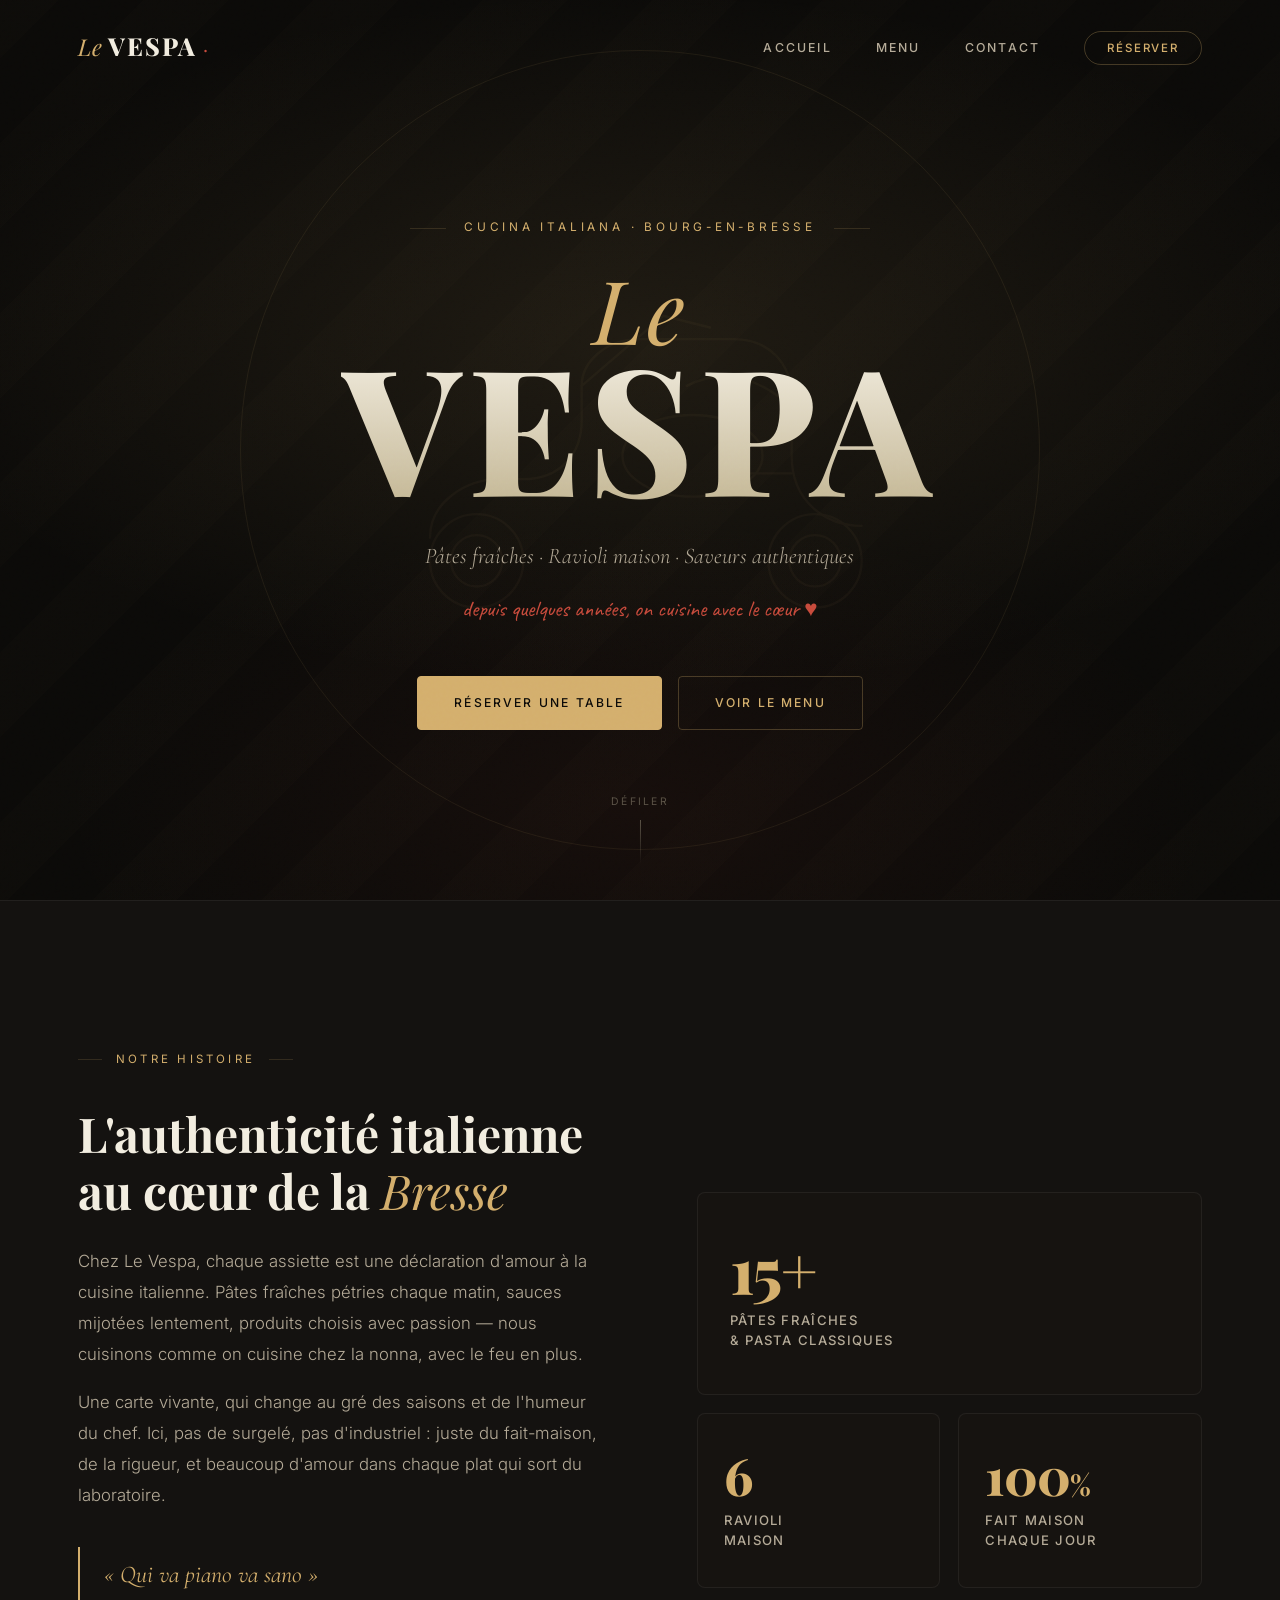
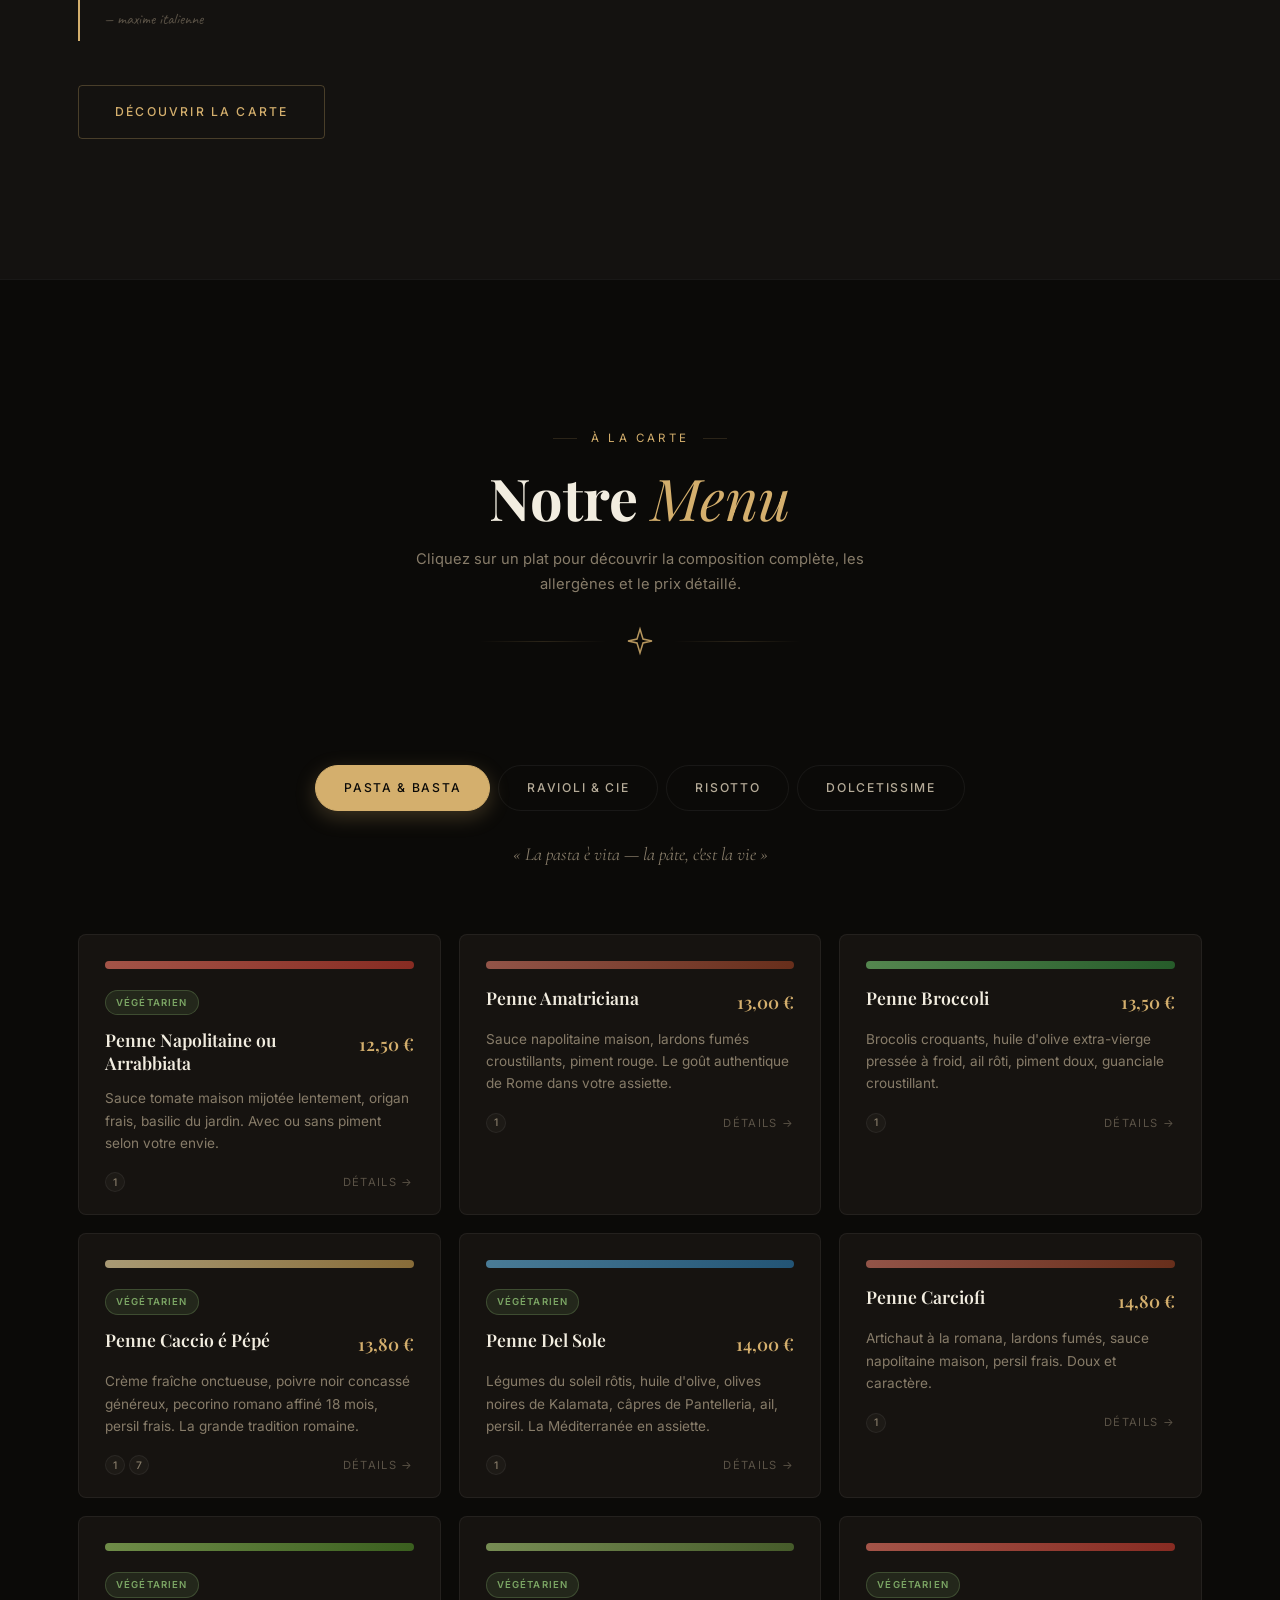
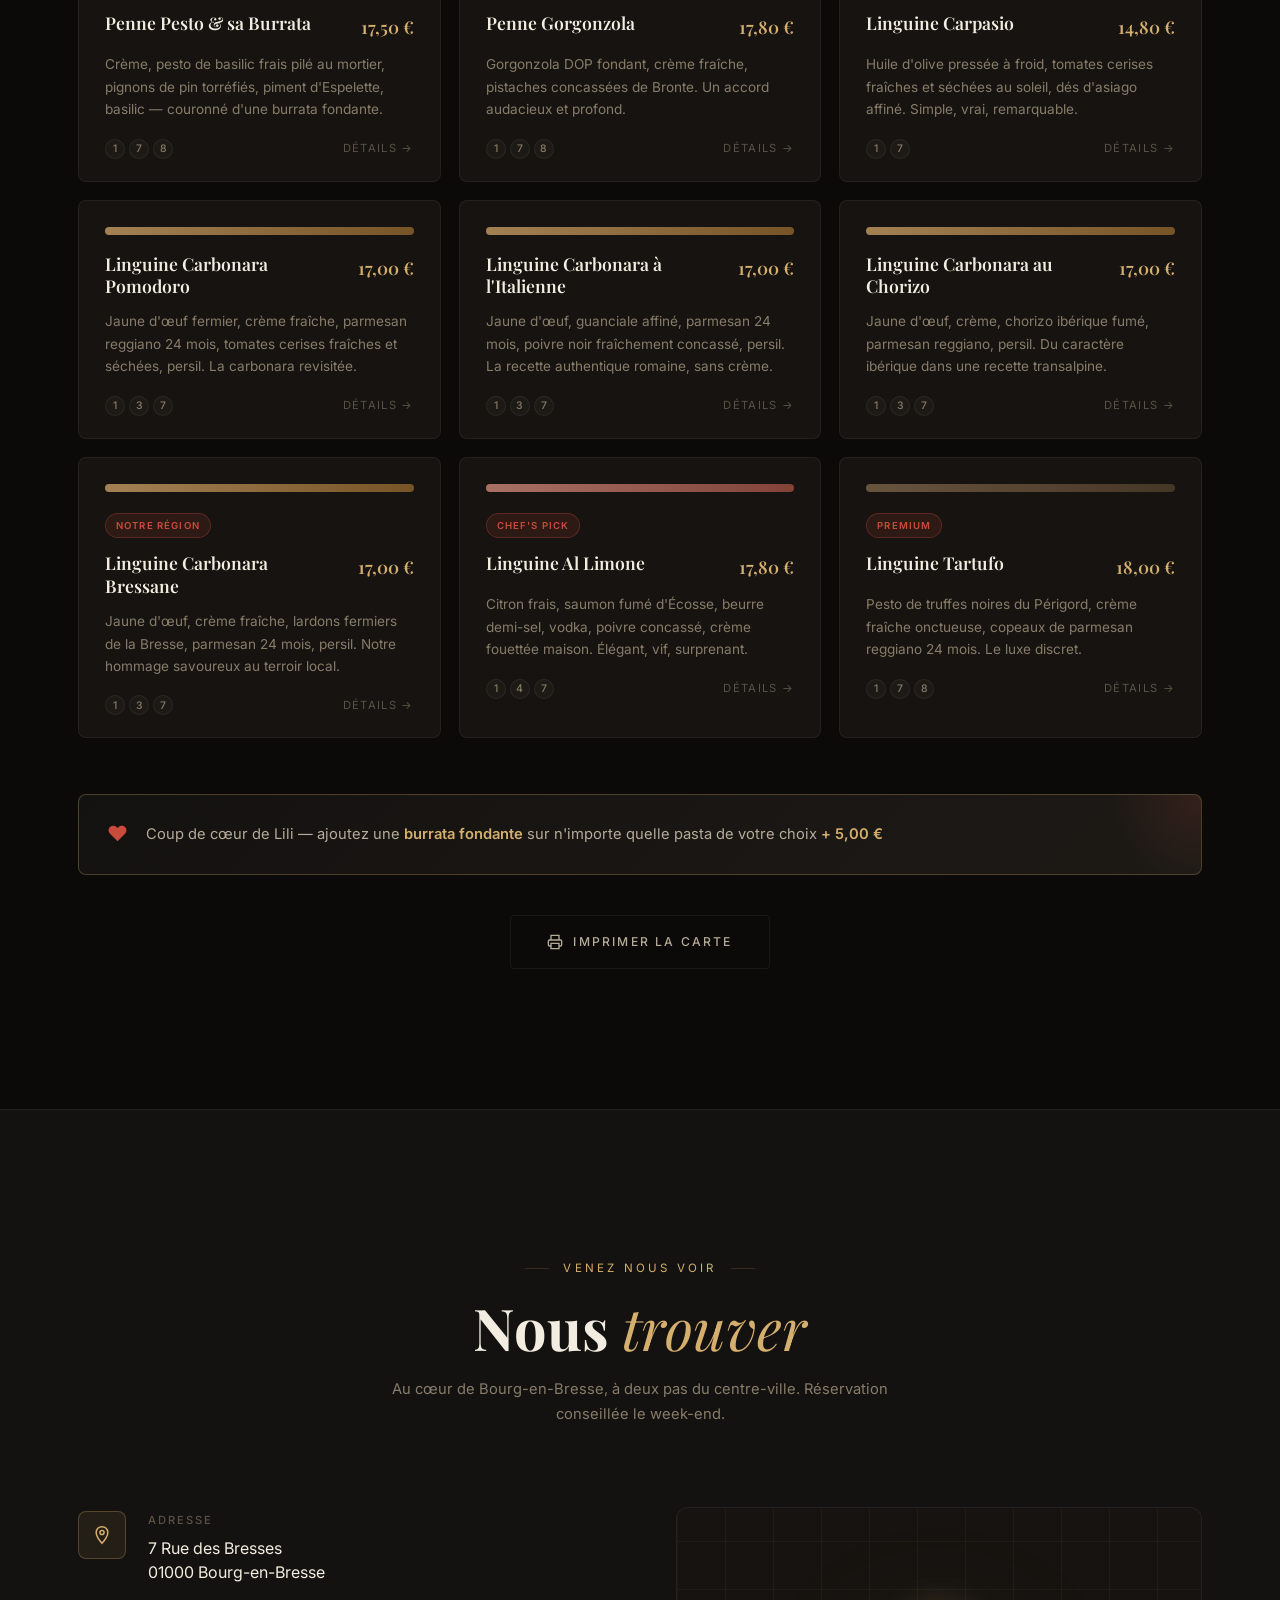
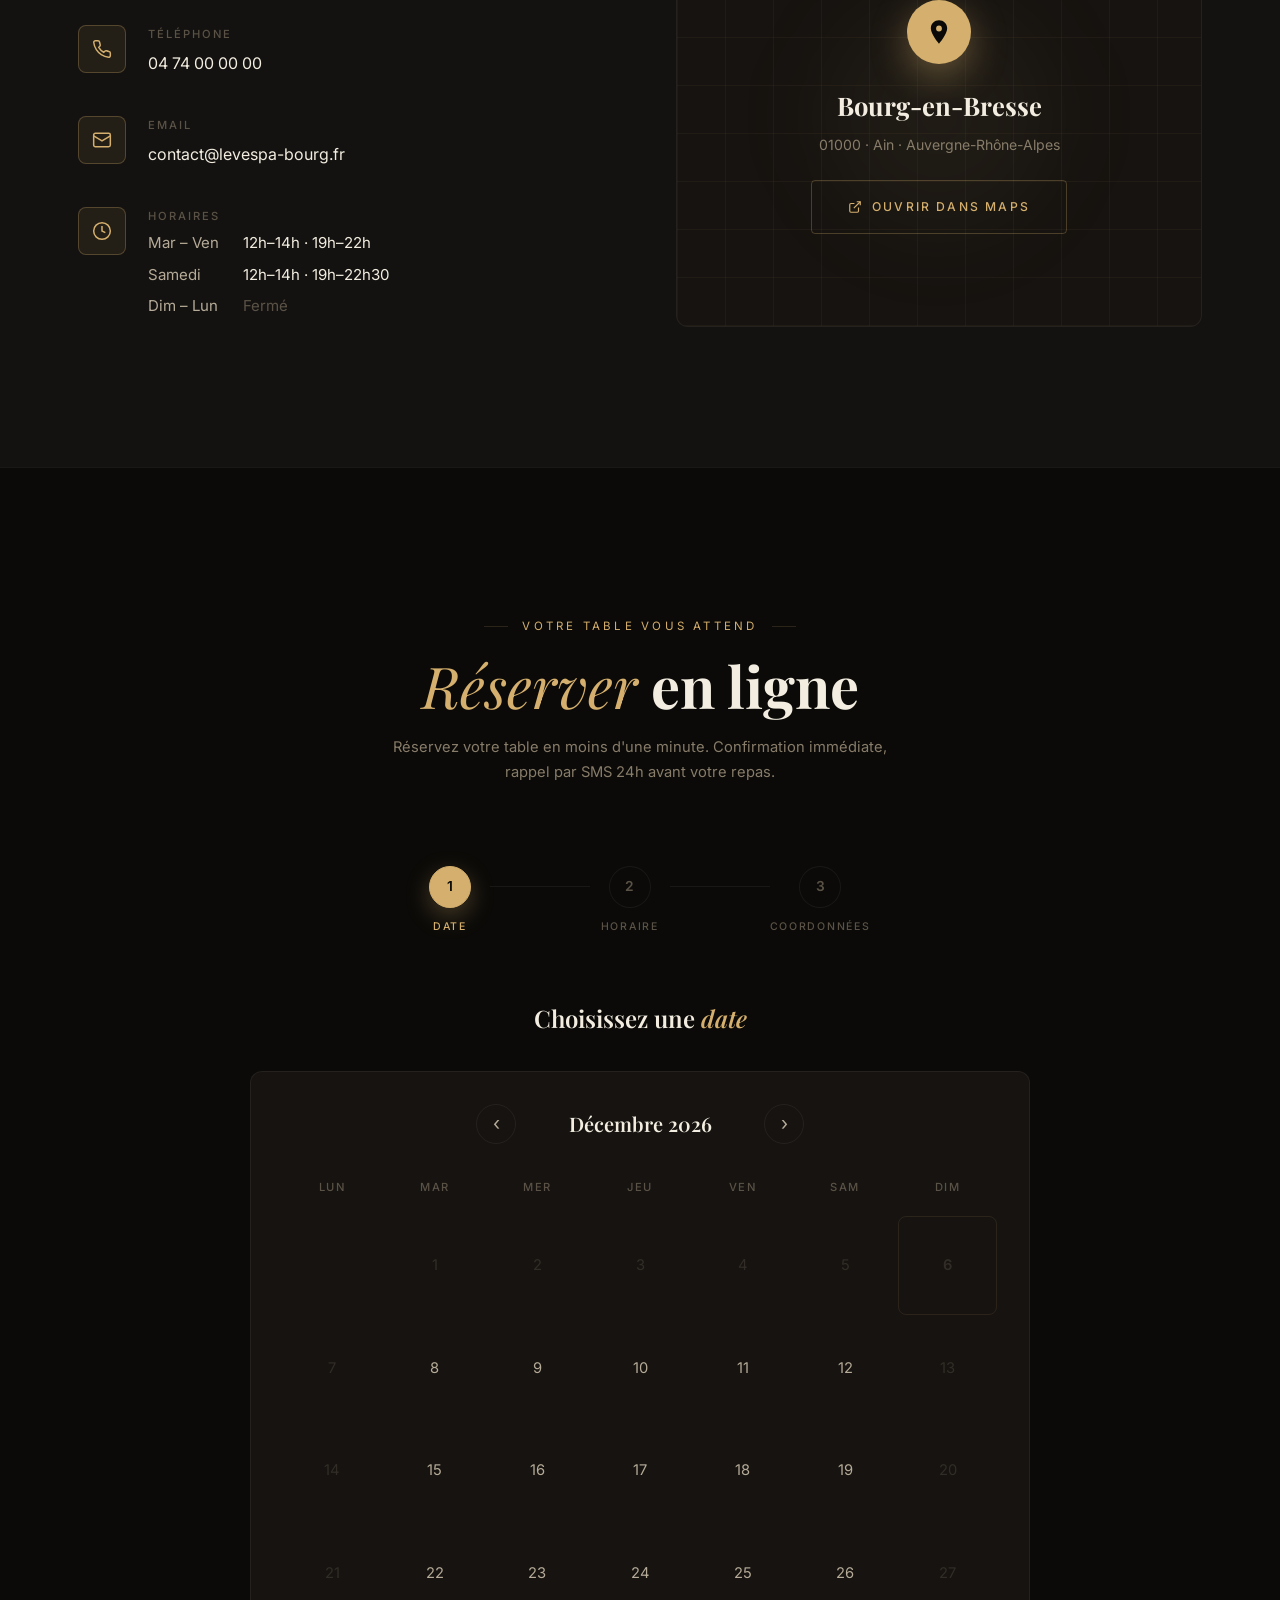
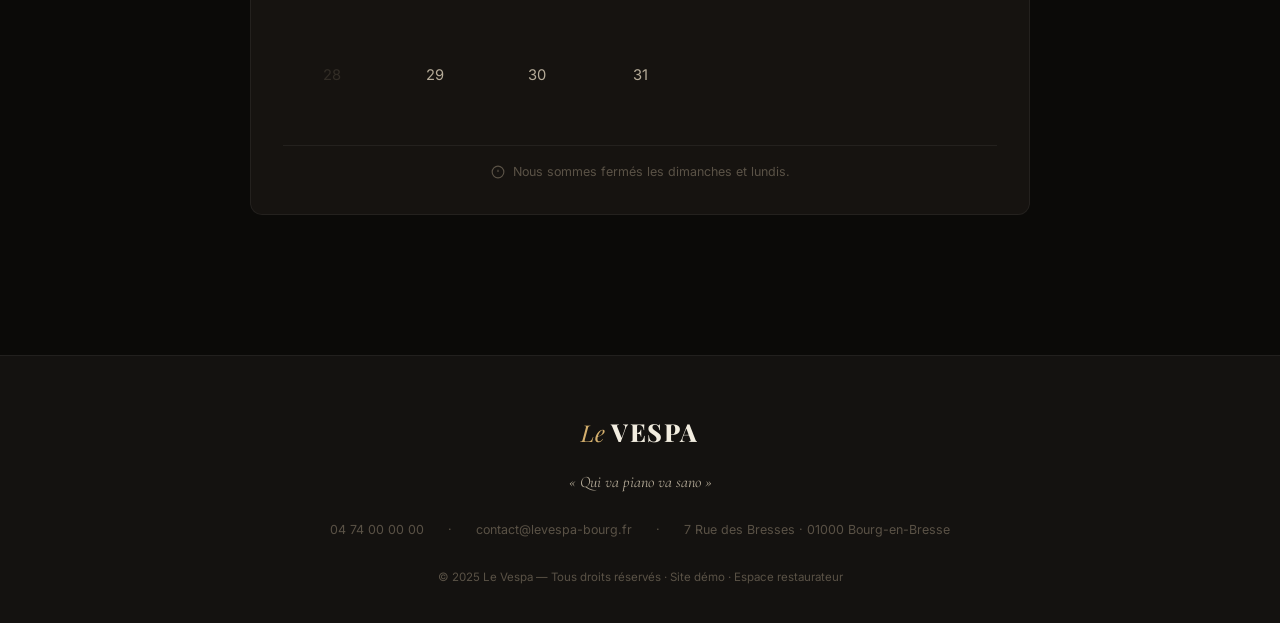
==== commit a32300c1: "Add restaurateur admin dashboard (admin.html) Standalone single-file dashboard linked to the client " ====
--- a/index.html
+++ b/index.html
@@ -1454,7 +1454,7 @@
         <span>·</span>
         <span>7 Rue des Bresses · 01000 Bourg-en-Bresse</span>
       </div>
-      <p style="font-size: 0.72rem; color: var(--text-dim); margin-top: 12px;">© 2025 Le Vespa — Tous droits réservés · Site démo</p>
+      <p style="font-size: 0.72rem; color: var(--text-dim); margin-top: 12px;">© 2025 Le Vespa — Tous droits réservés · Site démo · <a href="admin.html" style="color:var(--text-dim);text-decoration:none;transition:color 0.2s" onmouseover="this.style.color='var(--gold)'" onmouseout="this.style.color='var(--text-dim)'">Espace restaurateur</a></p>
     </div>
   </div>
 </footer>
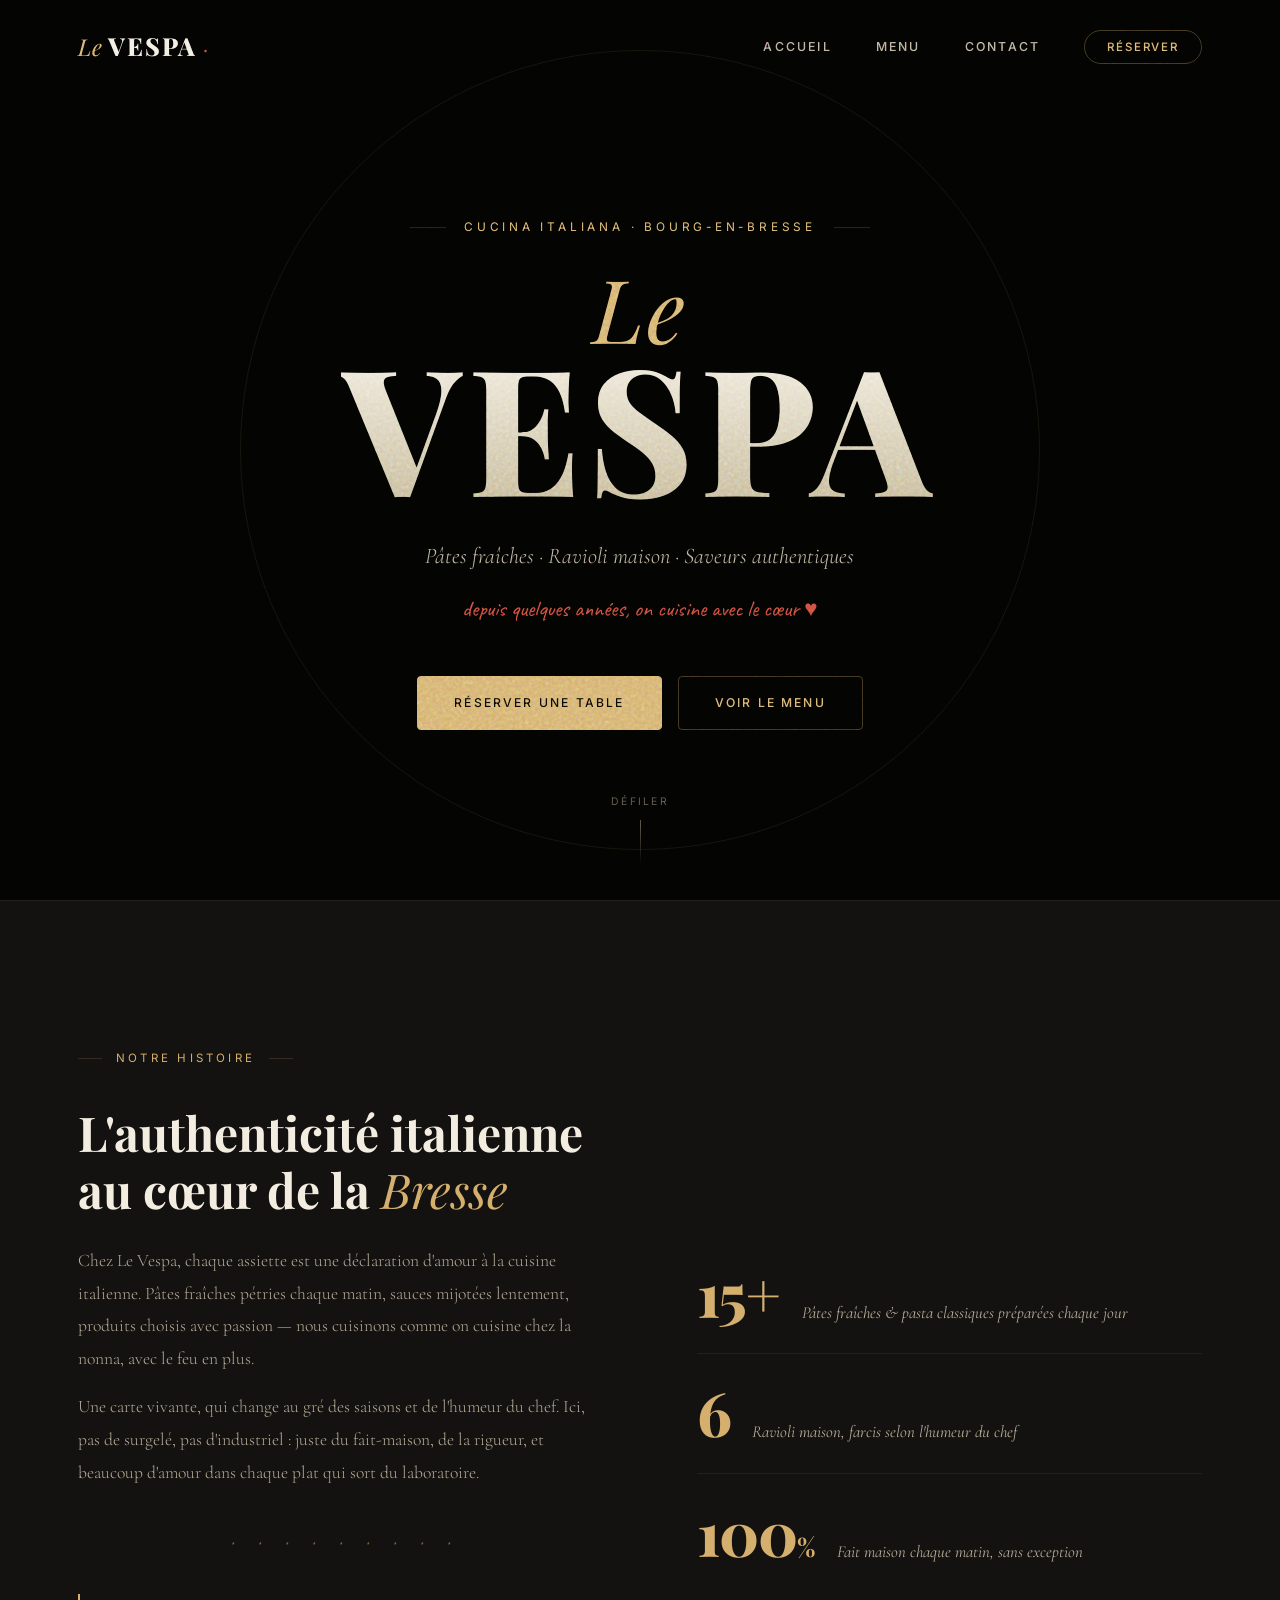
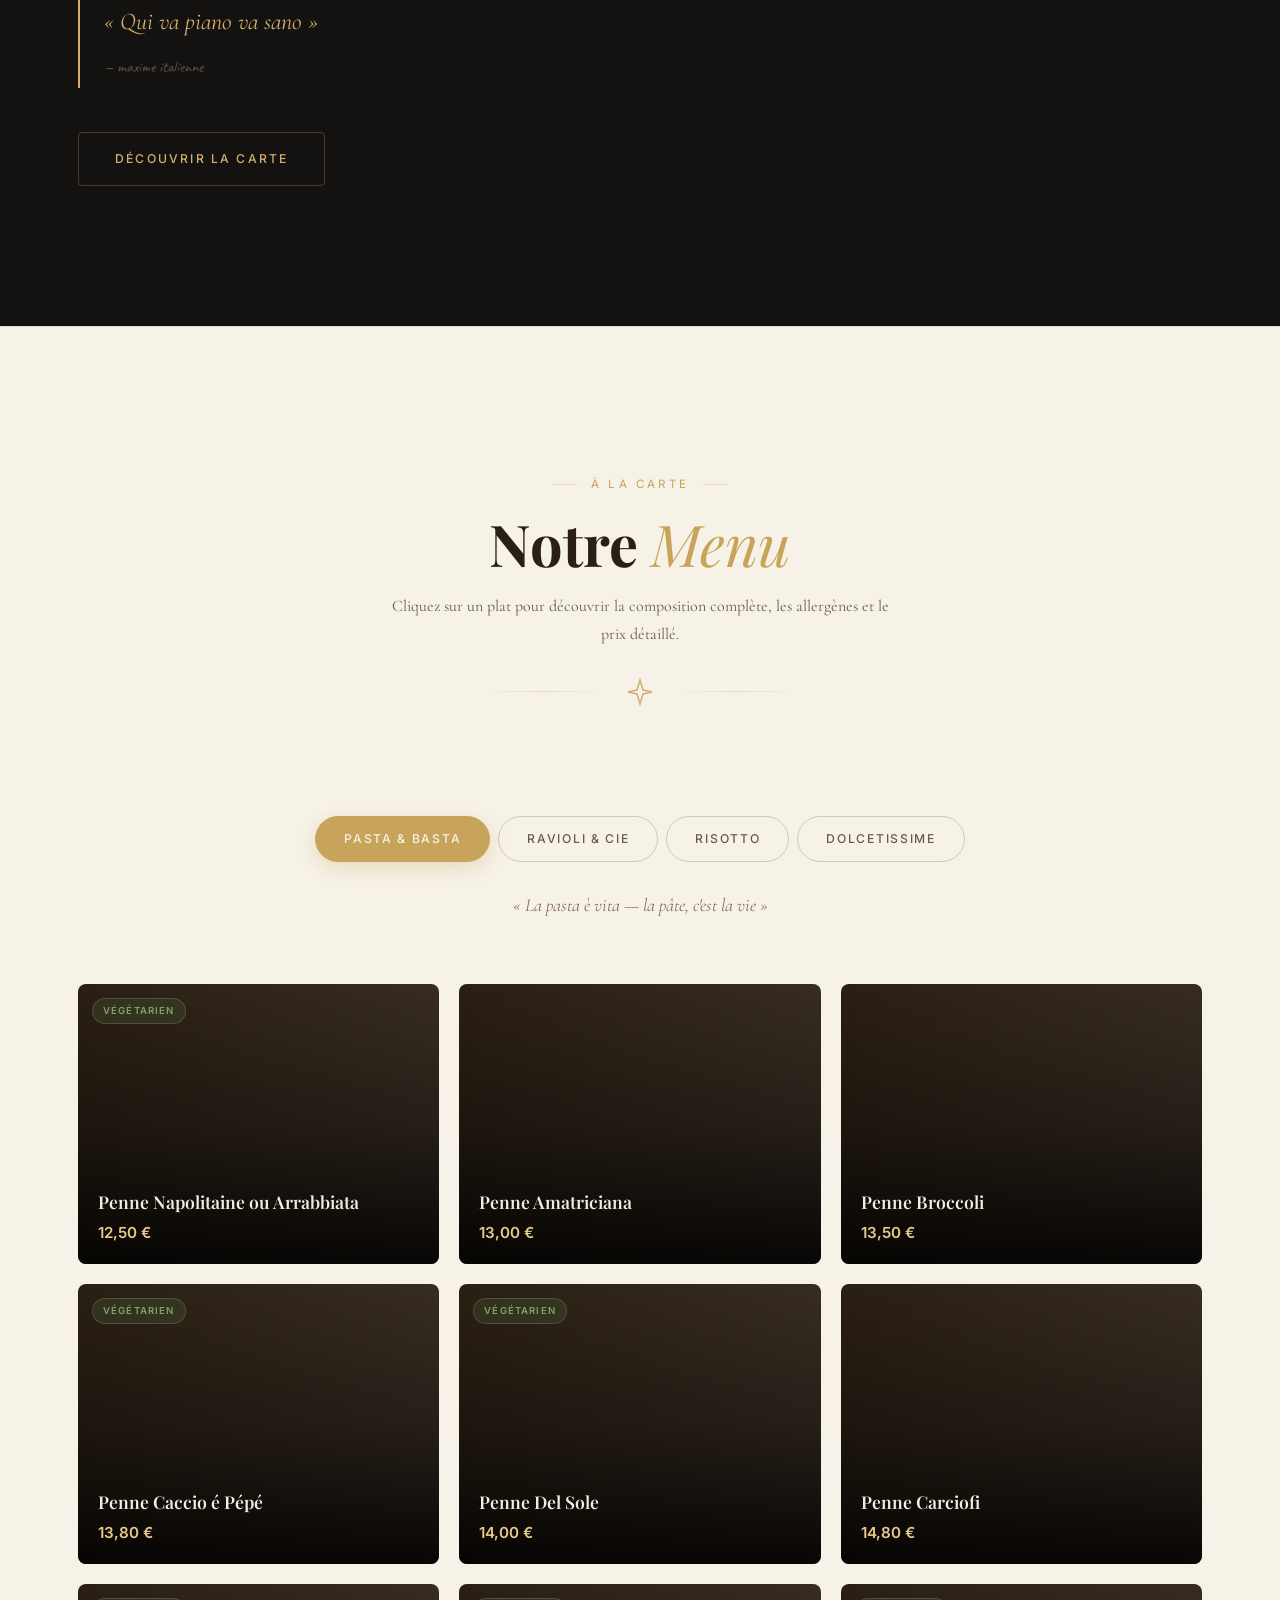
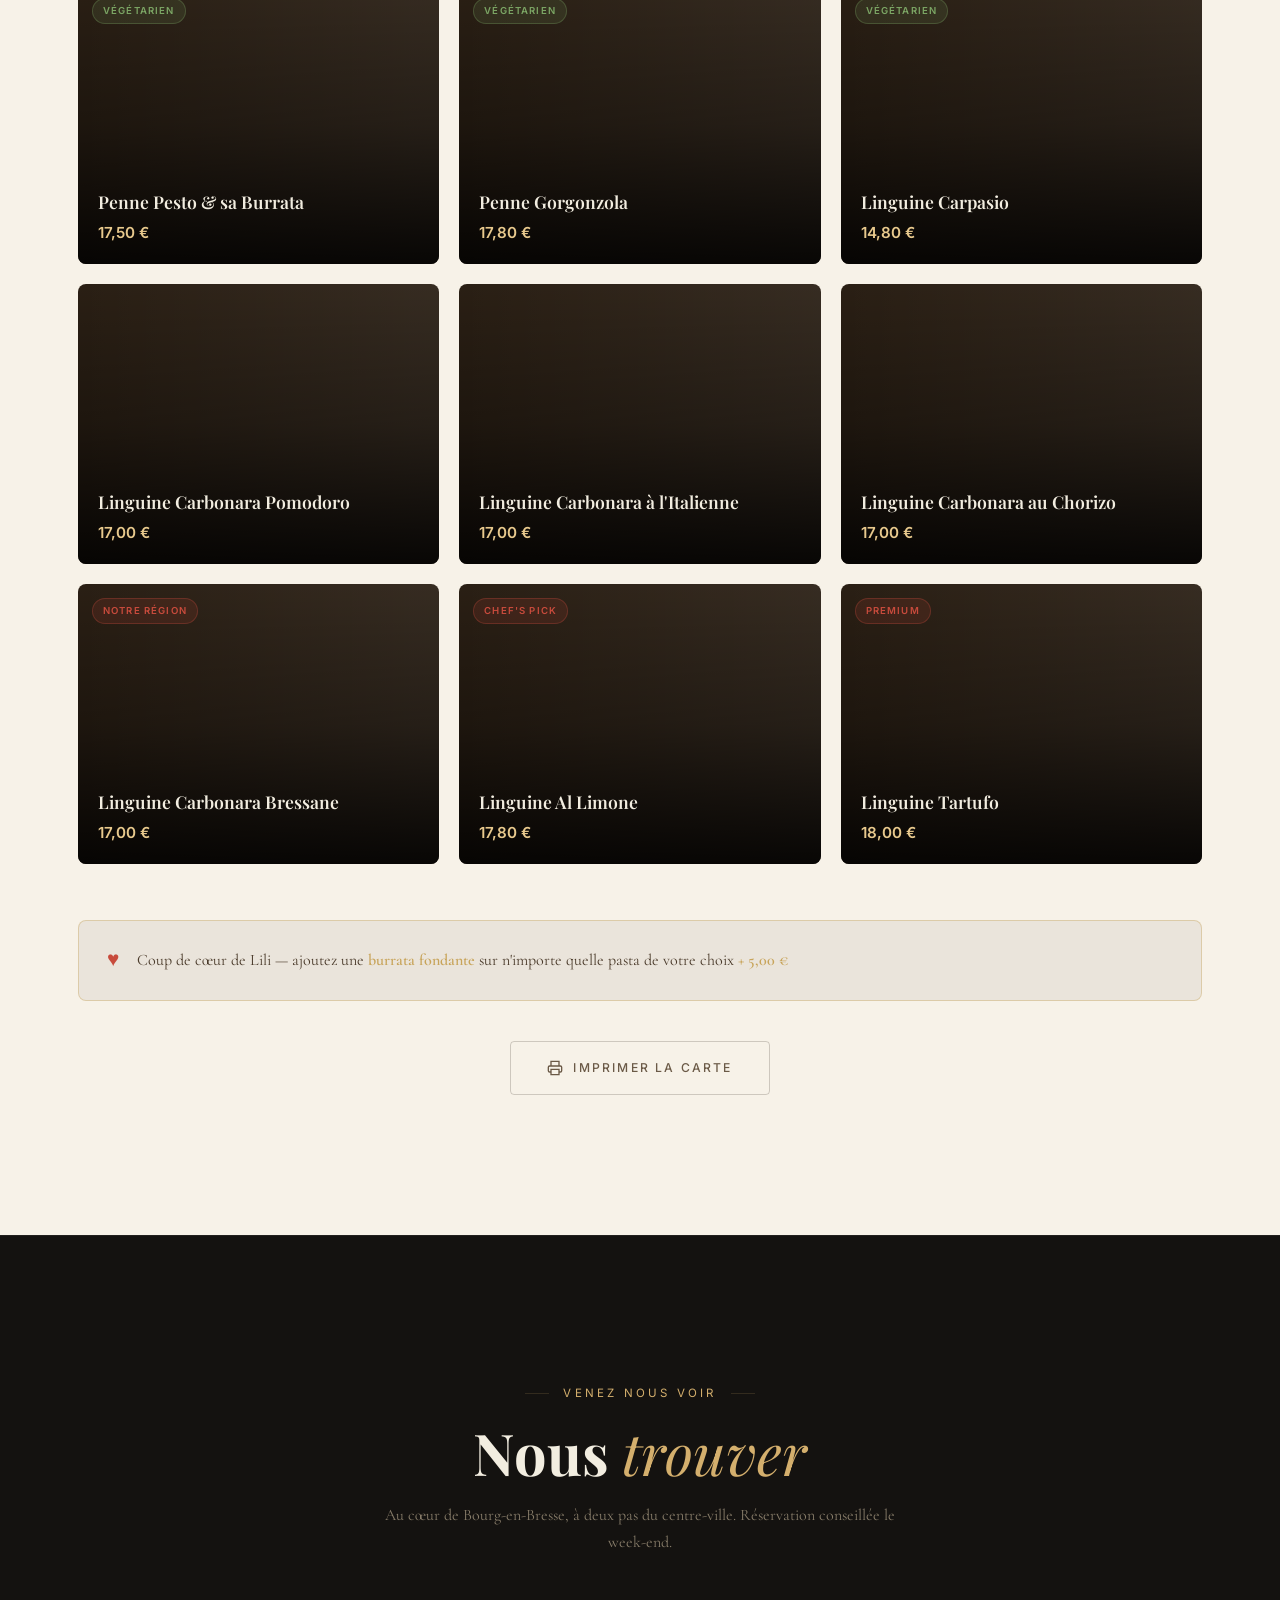
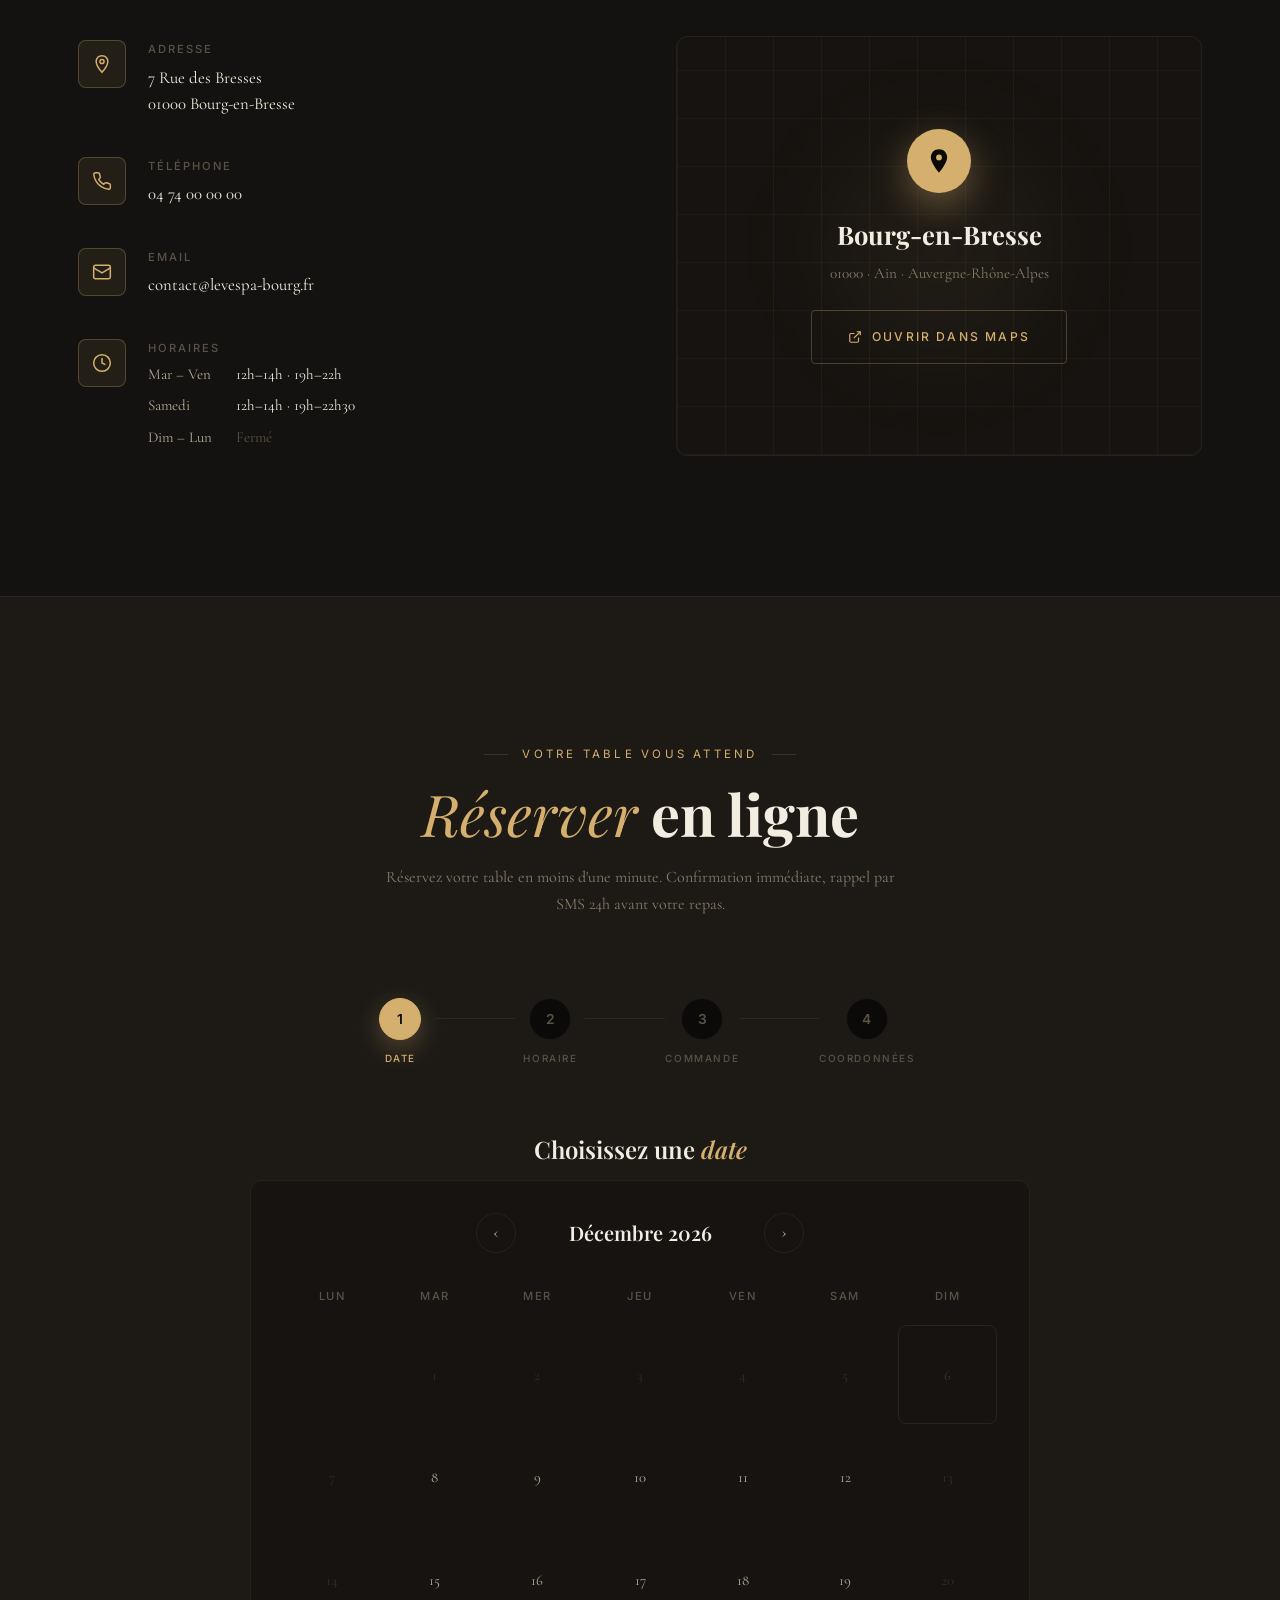
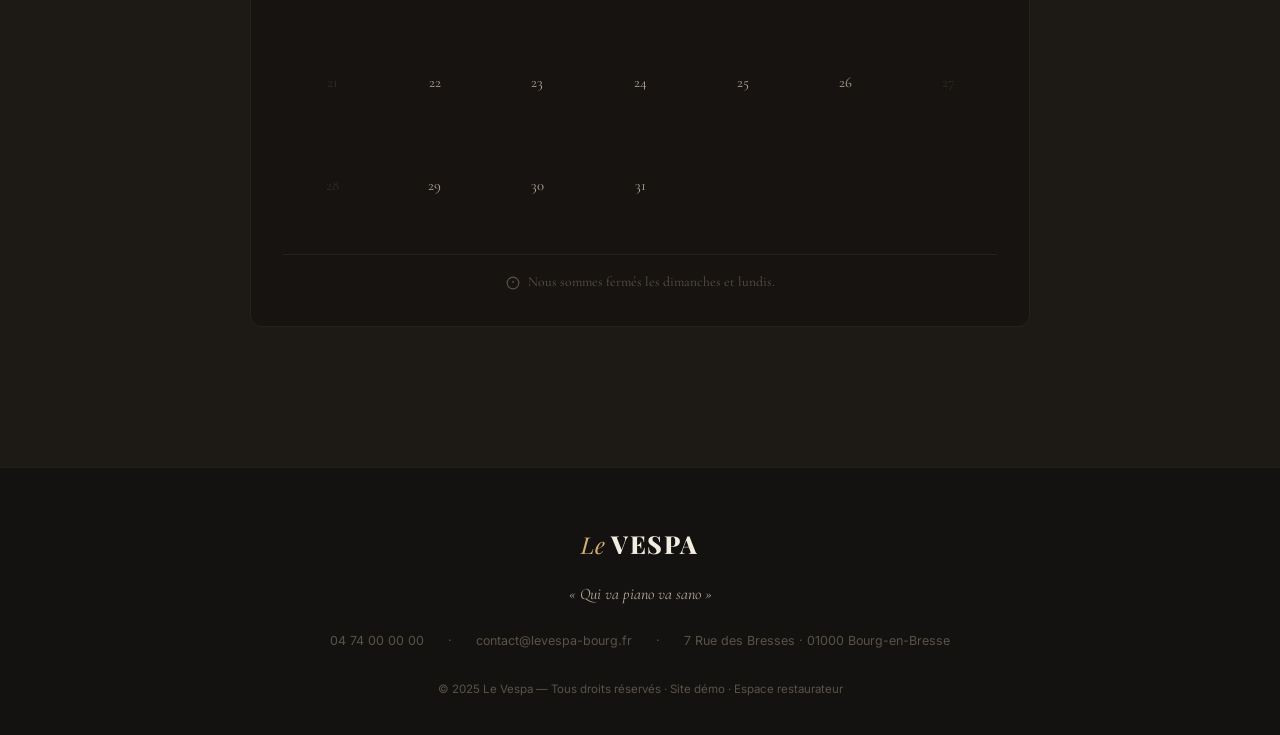
==== commit 83b2319f: "Redesign client site: artisanal look, dish photos, pre-order, admin sync index.html: - Visual redesi" ====
--- a/index.html
+++ b/index.html
@@ -12,7 +12,7 @@
 <style>
 /* ============================================================
    LE VESPA — Restaurant italien · Bourg-en-Bresse
-   Design : moderne · épuré · brut · artisanal
+   Design : artisanal épuré · magazine culinaire · trattoria
    ============================================================ */
 
 :root {
@@ -25,6 +25,7 @@
   --gold-2:       #e8c98d;
   --gold-dim:     rgba(212,175,109,0.16);
   --gold-glow:    rgba(212,175,109,0.08);
+  --gold-light:   #c8a45a;
   --red:          #c84b3c;
   --red-dim:      rgba(200,75,60,0.14);
   --green:        #7ba564;
@@ -48,7 +49,7 @@
 *, *::before, *::after { box-sizing: border-box; margin: 0; padding: 0; }
 html { scroll-behavior: smooth; -webkit-text-size-adjust: 100%; }
 body {
-  font-family: var(--sans);
+  font-family: var(--italic);
   background: var(--bg);
   color: var(--text);
   line-height: 1.65;
@@ -68,7 +69,7 @@
 .grain {
   position: fixed; inset: 0; pointer-events: none; z-index: 9998;
   background-image: url("data:image/svg+xml,%3Csvg viewBox='0 0 320 320' xmlns='http://www.w3.org/2000/svg'%3E%3Cfilter id='n'%3E%3CfeTurbulence type='fractalNoise' baseFrequency='0.85' numOctaves='4' stitchTiles='stitch'/%3E%3C/filter%3E%3Crect width='100%25' height='100%25' filter='url(%23n)'/%3E%3C/svg%3E");
-  opacity: 0.04;
+  opacity: 0.65;
   mix-blend-mode: overlay;
 }
 
@@ -108,6 +109,7 @@
 
 .nav-links { display: flex; gap: 44px; align-items: center; }
 .nav-link {
+  font-family: var(--sans);
   font-size: 0.77rem; letter-spacing: 0.18em; text-transform: uppercase;
   font-weight: 500; color: var(--text-2);
   transition: color var(--t-fast); position: relative; padding: 6px 0;
@@ -121,6 +123,7 @@
 .nav-link.active::after, .nav-link:hover::after { width: 100%; }
 
 .nav-cta {
+  font-family: var(--sans);
   padding: 9px 22px; border: 1px solid var(--border-gold);
   border-radius: 100px; color: var(--gold); font-size: 0.72rem;
   letter-spacing: 0.16em; text-transform: uppercase; font-weight: 500;
@@ -155,22 +158,22 @@
    ============================================================ */
 .hero {
   position: relative;
-  min-height: 100svh;
+  min-height: 100vh;
   display: flex;
   align-items: center;
   justify-content: center;
   text-align: center;
   padding: 140px 28px 100px;
   overflow: hidden;
-  background: var(--bg);
+  background-image: url('https://images.unsplash.com/photo-1555949258-be4a2263f0cb?auto=format&fit=crop&w=1800&q=80');
+  background-size: cover;
+  background-position: center;
 }
 .hero::before {
   content: '';
   position: absolute; inset: 0;
-  background:
-    radial-gradient(ellipse 90% 60% at 50% 38%, rgba(212,175,109,0.10) 0%, transparent 65%),
-    radial-gradient(ellipse 70% 50% at 50% 90%, rgba(200,75,60,0.06) 0%, transparent 65%),
-    repeating-linear-gradient(-45deg, transparent 0 60px, rgba(212,175,109,0.012) 60px 120px);
+  background: rgba(0,0,0,0.72);
+  z-index: 1;
 }
 .hero::after {
   content: '';
@@ -181,25 +184,17 @@
   top: 50%; left: 50%; transform: translate(-50%, -50%);
   opacity: 0.3;
   animation: pulseRing 8s ease-in-out infinite;
+  z-index: 2;
 }
 @keyframes pulseRing {
   0%, 100% { transform: translate(-50%, -50%) scale(1); opacity: 0.3; }
   50% { transform: translate(-50%, -50%) scale(1.05); opacity: 0.15; }
 }
 
-.hero-bg-vespa {
-  position: absolute;
-  top: 50%; left: 50%;
-  transform: translate(-50%, -50%);
-  width: 700px; max-width: 90vw;
-  opacity: 0.04;
-  pointer-events: none;
-  z-index: 0;
-}
-
-.hero-content { position: relative; z-index: 2; max-width: 920px; }
+.hero-content { position: relative; z-index: 3; max-width: 920px; }
 
 .hero-eyebrow {
+  font-family: var(--sans);
   font-size: 0.74rem; letter-spacing: 0.32em; text-transform: uppercase;
   color: var(--gold); margin-bottom: 32px; font-weight: 400;
   display: inline-flex; align-items: center; gap: 18px;
@@ -255,8 +250,10 @@
 .scroll-indicator {
   position: absolute; bottom: 36px; left: 50%; transform: translateX(-50%);
   display: flex; flex-direction: column; align-items: center; gap: 10px;
+  font-family: var(--sans);
   font-size: 0.65rem; letter-spacing: 0.22em; text-transform: uppercase;
   color: var(--text-dim);
+  z-index: 3;
 }
 .scroll-indicator::after {
   content: ''; width: 1px; height: 44px;
@@ -272,6 +269,7 @@
    BUTTONS
    ============================================================ */
 .btn {
+  font-family: var(--sans);
   display: inline-flex; align-items: center; justify-content: center;
   gap: 10px; padding: 16px 36px; border-radius: 4px;
   font-size: 0.76rem; font-weight: 500; letter-spacing: 0.18em;
@@ -316,12 +314,24 @@
 }
 .ornament svg { width: 32px; height: 32px; opacity: 0.85; }
 
+.dots-rule {
+  font-family: var(--hand);
+  text-align: center;
+  color: var(--gold);
+  font-size: 1.4rem;
+  letter-spacing: 0.4em;
+  opacity: 0.5;
+  margin: 32px 0;
+  user-select: none;
+}
+
 /* ============================================================
    SECTIONS GENERIQUES
    ============================================================ */
 section { padding: 140px 0; }
 .section-head { text-align: center; margin-bottom: 80px; }
 .eyebrow {
+  font-family: var(--sans);
   font-size: 0.72rem; letter-spacing: 0.28em; text-transform: uppercase;
   color: var(--gold); margin-bottom: 18px; font-weight: 400;
   display: inline-flex; align-items: center; gap: 14px;
@@ -337,7 +347,8 @@
 }
 .section-head h2 em { color: var(--gold); font-style: italic; font-weight: 400; }
 .section-sub {
-  color: var(--text-muted); font-size: 0.92rem;
+  font-family: var(--italic);
+  color: var(--text-muted); font-size: 1rem;
   max-width: 520px; margin: 0 auto; line-height: 1.7;
 }
 
@@ -355,8 +366,9 @@
 }
 .about-text h2 em { color: var(--gold); font-style: italic; font-weight: 400; }
 .about-body {
+  font-family: var(--italic);
   color: var(--text-2); font-weight: 300;
-  font-size: 1.05rem; line-height: 1.85; margin-bottom: 32px;
+  font-size: 1.1rem; line-height: 1.85; margin-bottom: 32px;
 }
 .about-body + .about-body { margin-top: -16px; margin-bottom: 36px; }
 .about-quote {
@@ -376,141 +388,144 @@
   font-style: normal;
 }
 
+/* Editorial stats */
 .about-visual {
-  display: grid; grid-template-columns: 1fr 1fr;
-  gap: 18px;
-}
-.stat {
-  background: var(--bg-card); border: 1px solid var(--border);
-  border-radius: 8px; padding: 36px 26px;
-  display: flex; flex-direction: column; gap: 10px;
-  transition: all var(--t-med); position: relative;
-  overflow: hidden;
-}
-.stat::before {
-  content: ''; position: absolute;
-  top: 0; left: 0; right: 0; height: 2px;
-  background: var(--gold);
-  transform: scaleX(0); transform-origin: left;
-  transition: transform var(--t-med);
-}
-.stat:hover { border-color: var(--border-gold); transform: translateY(-4px); }
-.stat:hover::before { transform: scaleX(1); }
-.stat:first-child { grid-column: 1 / -1; padding: 44px 32px; }
+  display: flex; flex-direction: column;
+  gap: 0;
+}
+.stat-editorial {
+  padding: 28px 0;
+  border-bottom: 1px solid var(--border);
+  display: flex; align-items: baseline; gap: 22px;
+  position: relative;
+}
+.stat-editorial:last-child { border-bottom: none; }
 .stat-num {
-  font-family: var(--serif); font-size: 3.2rem;
+  font-family: var(--serif); font-size: 3.8rem;
   font-weight: 800; color: var(--gold);
   line-height: 1; letter-spacing: -0.02em;
-}
-.stat:first-child .stat-num { font-size: 4rem; }
+  flex-shrink: 0;
+}
 .stat-label {
-  font-size: 0.82rem; color: var(--text-2);
-  letter-spacing: 0.1em; line-height: 1.5;
-  text-transform: uppercase; font-weight: 500;
+  font-family: var(--italic);
+  font-size: 1.05rem; color: var(--text-2);
+  line-height: 1.5; font-style: italic;
 }
 
 /* ============================================================
-   MENU
+   MENU — warm light section
    ============================================================ */
-#menu { background: var(--bg); border-top: 1px solid var(--border); }
+#menu {
+  background: #f7f2e8;
+  color: #2a1f14;
+  border-top: 1px solid rgba(42,31,20,0.12);
+}
+#menu .eyebrow { color: #c8a45a; }
+#menu .eyebrow::before, #menu .eyebrow::after { background: rgba(200,164,90,0.3); }
+#menu .section-head h2 { color: #2a1f14; }
+#menu .section-head h2 em { color: #c8a45a; }
+#menu .section-sub { color: #6b5a47; }
+#menu .ornament { color: #c8a45a; }
+#menu .ornament::before, #menu .ornament::after { background: linear-gradient(to right, transparent, rgba(200,164,90,0.3), transparent); }
 
 .menu-tabs {
   display: flex; gap: 8px; justify-content: center;
   flex-wrap: wrap; margin-bottom: 28px;
 }
 .tab {
+  font-family: var(--sans);
   padding: 12px 28px; border-radius: 100px;
-  border: 1px solid var(--border);
+  border: 1px solid rgba(42,31,20,0.2);
   font-size: 0.76rem; letter-spacing: 0.14em;
   text-transform: uppercase; font-weight: 500;
-  color: var(--text-2); transition: all var(--t-fast);
-}
-.tab:hover { border-color: var(--border-gold); color: var(--text); }
+  color: #6b5a47; transition: all var(--t-fast);
+  background: transparent;
+}
+.tab:hover { border-color: #c8a45a; color: #2a1f14; }
 .tab.active {
-  background: var(--gold); border-color: var(--gold);
-  color: var(--bg); box-shadow: 0 6px 20px rgba(212,175,109,0.25);
+  background: #c8a45a; border-color: #c8a45a;
+  color: #f7f2e8; box-shadow: 0 6px 20px rgba(200,164,90,0.3);
 }
 
 .cat-tagline {
   text-align: center; font-family: var(--italic);
-  font-style: italic; color: var(--text-muted);
+  font-style: italic; color: #8a7060;
   font-size: 1.15rem; margin-bottom: 64px;
   min-height: 1.5em; transition: opacity var(--t-fast);
 }
 
 .menu-grid {
   display: grid; grid-template-columns: repeat(auto-fill, minmax(300px, 1fr));
-  gap: 18px; margin-bottom: 56px;
-}
-
+  gap: 20px; margin-bottom: 56px;
+}
+
+/* Photo card */
 .dish {
-  background: var(--bg-card); border: 1px solid var(--border);
-  border-radius: 8px; padding: 26px 26px 22px;
-  cursor: pointer; transition: all var(--t-med);
+  height: 280px;
+  border-radius: 8px;
+  cursor: pointer;
   position: relative; overflow: hidden;
+  background-size: cover; background-position: center;
+  background-color: #2a1f14;
+  transition: transform 0.4s var(--ease-out), box-shadow 0.4s var(--ease-out);
 }
 .dish::before {
-  content: ''; position: absolute;
-  top: 0; left: 0; width: 3px; height: 100%;
-  background: var(--gold);
-  transform: scaleY(0); transform-origin: top;
-  transition: transform var(--t-med);
+  content: '';
+  position: absolute; inset: 0;
+  background: linear-gradient(to top, rgba(0,0,0,0.85) 0%, rgba(0,0,0,0.3) 50%, transparent 100%);
+  z-index: 1;
+  transition: opacity 0.4s;
 }
 .dish:hover {
-  border-color: var(--border-gold);
-  transform: translateY(-4px);
-  box-shadow: 0 16px 48px rgba(0,0,0,0.4);
-}
-.dish:hover::before { transform: scaleY(1); }
-
-.dish-swatch {
-  width: 100%; height: 8px;
-  border-radius: 100px;
-  margin-bottom: 18px;
-  opacity: 0.7;
-}
-
-.dish-top {
-  display: flex; justify-content: space-between;
-  align-items: flex-start; gap: 16px; margin-bottom: 12px;
-}
+  transform: translateY(-6px);
+  box-shadow: 0 20px 56px rgba(0,0,0,0.35);
+}
+.dish:hover .dish-photo-inner {
+  transform: scale(1.05);
+}
+
+/* Skeleton shimmer */
+.dish-photo-inner {
+  position: absolute; inset: 0;
+  background-size: cover; background-position: center;
+  transition: transform 0.4s var(--ease-out);
+}
+.dish-photo-inner::before {
+  content: '';
+  position: absolute; inset: 0;
+  background: linear-gradient(90deg, transparent 0%, rgba(255,255,255,0.06) 50%, transparent 100%);
+  background-size: 200% 100%;
+  animation: shimmer 1.8s infinite;
+}
+.dish-photo-inner.loaded::before { display: none; }
+@keyframes shimmer {
+  0% { background-position: -200% 0; }
+  100% { background-position: 200% 0; }
+}
+
+.dish-overlay {
+  position: absolute; bottom: 0; left: 0; right: 0;
+  padding: 20px 20px 18px;
+  z-index: 2;
+}
+.dish-badge-wrap {
+  position: absolute; top: 14px; left: 14px; z-index: 3;
+  display: flex; gap: 6px; flex-wrap: wrap;
+}
+
 .dish-name {
   font-family: var(--serif); font-size: 1.1rem;
-  font-weight: 600; line-height: 1.3; flex: 1;
+  font-weight: 600; line-height: 1.3;
+  color: #f2ede0; margin-bottom: 6px;
 }
 .dish-price {
-  font-family: var(--serif); font-size: 1.1rem;
-  font-weight: 600; color: var(--gold);
-  white-space: nowrap;
-}
-.dish-desc {
-  font-size: 0.85rem; color: var(--text-muted);
-  line-height: 1.65; margin-bottom: 18px;
-}
-.dish-bottom {
-  display: flex; align-items: center; gap: 12px;
-  justify-content: space-between;
-}
-.dish-allergens {
-  display: flex; gap: 4px; flex-wrap: wrap;
-}
-.allergen-dot {
-  width: 20px; height: 20px; border-radius: 50%;
-  background: var(--bg-3); border: 1px solid var(--border);
-  font-size: 0.65rem; display: flex;
-  align-items: center; justify-content: center;
-  color: var(--text-muted); font-weight: 500;
-}
-.dish-cta {
-  font-size: 0.7rem; color: var(--text-dim);
-  letter-spacing: 0.12em; text-transform: uppercase;
-  transition: color var(--t-fast);
-  display: inline-flex; align-items: center; gap: 4px;
-}
-.dish:hover .dish-cta { color: var(--gold); }
+  font-family: var(--sans); font-size: 0.95rem;
+  font-weight: 600; color: var(--gold-2);
+}
 
 .badge {
   display: inline-block;
+  font-family: var(--sans);
   font-size: 0.6rem; letter-spacing: 0.12em;
   text-transform: uppercase; font-weight: 600;
   padding: 4px 10px; border-radius: 100px;
@@ -523,28 +538,27 @@
 
 .menu-note {
   display: flex; align-items: center; gap: 18px;
-  background: linear-gradient(135deg, var(--bg-2), var(--bg-3));
-  border: 1px solid var(--border-gold);
+  background: rgba(42,31,20,0.06);
+  border: 1px solid rgba(200,164,90,0.4);
   border-radius: 8px; padding: 22px 28px;
   margin-top: 18px;
   position: relative; overflow: hidden;
-}
-.menu-note::before {
-  content: ''; position: absolute;
-  top: 0; right: 0; width: 180px; height: 180px;
-  background: radial-gradient(circle, var(--red-dim), transparent 70%);
-  transform: translate(50%, -50%);
+  color: #2a1f14;
 }
 .note-icon {
   color: var(--red); font-size: 1.3rem;
   flex-shrink: 0; position: relative;
 }
-.menu-note p { font-size: 0.92rem; color: var(--text-2); position: relative; }
-.menu-note strong { color: var(--gold); font-weight: 600; }
+.menu-note p { font-family: var(--italic); font-size: 1rem; color: #4a3a2a; position: relative; }
+.menu-note strong { color: #c8a45a; font-weight: 600; }
 
 .menu-print {
   text-align: center; margin-top: 40px;
 }
+.menu-print .btn-ghost {
+  color: #6b5a47; border-color: rgba(42,31,20,0.2);
+}
+.menu-print .btn-ghost:hover { color: #2a1f14; border-color: rgba(42,31,20,0.4); }
 
 /* ============================================================
    CONTACT
@@ -574,12 +588,14 @@
 }
 .contact-icon svg { width: 20px; height: 20px; }
 .contact-label {
+  font-family: var(--sans);
   font-size: 0.7rem; letter-spacing: 0.18em;
   text-transform: uppercase; color: var(--text-dim);
   margin-bottom: 6px; font-weight: 500;
 }
 .contact-value {
-  font-size: 1rem; color: var(--text);
+  font-family: var(--italic);
+  font-size: 1.05rem; color: var(--text);
   line-height: 1.55;
 }
 .contact-link { transition: color var(--t-fast); }
@@ -629,7 +645,8 @@
   margin-bottom: 6px;
 }
 .map-addr {
-  font-size: 0.88rem; color: var(--text-muted);
+  font-family: var(--italic);
+  font-size: 0.95rem; color: var(--text-muted);
   position: relative; z-index: 1;
   margin-bottom: 24px;
 }
@@ -638,7 +655,7 @@
 /* ============================================================
    RESERVATION
    ============================================================ */
-#reserver { background: var(--bg); border-top: 1px solid var(--border); }
+#reserver { background: var(--bg-3); border-top: 1px solid var(--border); }
 .resa { max-width: 780px; margin: 0 auto; }
 
 .steps {
@@ -647,12 +664,13 @@
 }
 .step {
   display: flex; flex-direction: column; align-items: center;
-  gap: 10px; min-width: 80px;
+  gap: 10px; min-width: 70px;
 }
 .step-circle {
   width: 42px; height: 42px; border-radius: 50%;
   border: 1px solid var(--border);
   display: flex; align-items: center; justify-content: center;
+  font-family: var(--sans);
   font-size: 0.86rem; font-weight: 600;
   color: var(--text-dim);
   transition: all var(--t-med);
@@ -669,14 +687,15 @@
 .step.done .step-circle::after { content: '✓'; }
 .step.done .step-circle .num { display: none; }
 .step-name {
-  font-size: 0.66rem; letter-spacing: 0.16em;
+  font-family: var(--sans);
+  font-size: 0.62rem; letter-spacing: 0.16em;
   text-transform: uppercase; color: var(--text-dim);
   font-weight: 500;
 }
 .step.active .step-name { color: var(--gold); }
 .step.done .step-name { color: var(--text-2); }
 .step-line {
-  flex: 1; max-width: 100px; height: 1px;
+  flex: 1; max-width: 80px; height: 1px;
   background: var(--border); margin-bottom: 28px;
   position: relative; overflow: hidden;
 }
@@ -694,10 +713,15 @@
 
 .panel-title {
   font-family: var(--serif); font-size: 1.5rem;
-  font-weight: 600; margin-bottom: 32px;
+  font-weight: 600; margin-bottom: 10px;
   text-align: center;
 }
 .panel-title em { color: var(--gold); font-style: italic; }
+.panel-subtitle {
+  font-family: var(--hand);
+  font-size: 1.2rem; color: var(--text-muted);
+  text-align: center; margin-bottom: 32px;
+}
 
 /* Calendar */
 .cal {
@@ -725,6 +749,7 @@
   gap: 4px; margin-bottom: 10px; text-align: center;
 }
 .cal-weekdays span {
+  font-family: var(--sans);
   font-size: 0.7rem; letter-spacing: 0.14em;
   text-transform: uppercase; color: var(--text-dim);
   padding: 10px 0; font-weight: 500;
@@ -757,7 +782,8 @@
 }
 .cal-day.empty { cursor: default; }
 .cal-legend {
-  font-size: 0.78rem; color: var(--text-dim); text-align: center;
+  font-family: var(--italic);
+  font-size: 0.85rem; color: var(--text-dim); text-align: center;
   display: flex; align-items: center; justify-content: center;
   gap: 8px; padding-top: 16px; border-top: 1px solid var(--border);
 }
@@ -775,6 +801,7 @@
 /* Covers */
 .field { margin-bottom: 36px; }
 .field-label {
+  font-family: var(--sans);
   font-size: 0.74rem; letter-spacing: 0.16em;
   text-transform: uppercase; color: var(--text-2);
   margin-bottom: 14px; font-weight: 500;
@@ -783,6 +810,7 @@
   display: flex; gap: 8px; flex-wrap: wrap;
 }
 .cover {
+  font-family: var(--sans);
   width: 50px; height: 50px; border-radius: 8px;
   border: 1px solid var(--border);
   font-size: 0.95rem; color: var(--text-2);
@@ -797,6 +825,7 @@
 
 .slot-period {
   display: flex; align-items: center; gap: 10px;
+  font-family: var(--sans);
   font-size: 0.72rem; letter-spacing: 0.18em;
   text-transform: uppercase; color: var(--text-muted);
   margin: 28px 0 14px; font-weight: 500;
@@ -806,6 +835,7 @@
   display: flex; gap: 8px; flex-wrap: wrap;
 }
 .slot {
+  font-family: var(--sans);
   padding: 11px 22px; border-radius: 8px;
   border: 1px solid var(--border);
   font-size: 0.9rem; color: var(--text-2);
@@ -842,11 +872,87 @@
   font-size: 1rem; color: var(--text);
 }
 
+/* Pre-order step */
+.preorder-panel {
+  max-width: 680px; margin: 0 auto;
+}
+.preorder-cats {
+  display: flex; gap: 8px; justify-content: center;
+  flex-wrap: wrap; margin-bottom: 32px;
+}
+.preorder-tab {
+  font-family: var(--sans);
+  padding: 9px 22px; border-radius: 100px;
+  border: 1px solid var(--border);
+  font-size: 0.74rem; letter-spacing: 0.12em;
+  text-transform: uppercase; font-weight: 500;
+  color: var(--text-2); transition: all var(--t-fast);
+}
+.preorder-tab:hover { border-color: var(--border-gold); color: var(--text); }
+.preorder-tab.active {
+  background: var(--gold); border-color: var(--gold);
+  color: var(--bg);
+}
+.preorder-list {
+  display: flex; flex-direction: column; gap: 10px;
+  margin-bottom: 28px;
+}
+.preorder-item {
+  display: flex; align-items: center; gap: 14px;
+  background: var(--bg-card); border: 1px solid var(--border);
+  border-radius: 10px; padding: 12px 16px;
+  transition: border-color var(--t-fast);
+}
+.preorder-item:hover { border-color: var(--border-gold); }
+.preorder-thumb {
+  width: 60px; height: 60px; border-radius: 6px;
+  flex-shrink: 0; object-fit: cover;
+  background-size: cover; background-position: center;
+  background-color: var(--bg-3);
+}
+.preorder-info { flex: 1; min-width: 0; }
+.preorder-name {
+  font-family: var(--serif); font-size: 0.95rem;
+  font-weight: 600; line-height: 1.3;
+  white-space: nowrap; overflow: hidden; text-overflow: ellipsis;
+}
+.preorder-price-sm {
+  font-family: var(--sans); font-size: 0.8rem;
+  color: var(--gold); margin-top: 3px;
+}
+.preorder-qty {
+  display: flex; align-items: center; gap: 10px; flex-shrink: 0;
+}
+.qty-btn {
+  font-family: var(--sans);
+  width: 30px; height: 30px; border-radius: 50%;
+  border: 1px solid var(--border); color: var(--text-2);
+  font-size: 1.1rem; font-weight: 400;
+  display: flex; align-items: center; justify-content: center;
+  transition: all var(--t-fast); line-height: 1;
+}
+.qty-btn:hover { border-color: var(--border-gold); color: var(--gold); }
+.qty-num {
+  font-family: var(--sans);
+  font-size: 0.95rem; font-weight: 600;
+  min-width: 20px; text-align: center;
+  color: var(--text);
+}
+.preorder-skip {
+  display: block; text-align: center; margin-top: 16px;
+  font-family: var(--italic); font-style: italic;
+  font-size: 0.9rem; color: var(--text-muted);
+  text-decoration: underline; text-decoration-color: transparent;
+  cursor: pointer; transition: color var(--t-fast);
+}
+.preorder-skip:hover { color: var(--text-2); }
+
 /* Form */
 .resa-form { display: flex; flex-direction: column; gap: 18px; }
 .form-row { display: grid; grid-template-columns: 1fr 1fr; gap: 18px; }
 .form-group { display: flex; flex-direction: column; gap: 8px; }
 .form-group label {
+  font-family: var(--sans);
   font-size: 0.72rem; letter-spacing: 0.14em;
   text-transform: uppercase; color: var(--text-2);
   font-weight: 500;
@@ -854,7 +960,8 @@
 .form-group input, .form-group textarea {
   background: var(--bg-card); border: 1px solid var(--border);
   border-radius: 8px; padding: 14px 18px;
-  font-size: 0.95rem; width: 100%; resize: vertical;
+  font-family: var(--italic);
+  font-size: 1rem; width: 100%; resize: vertical;
   transition: border-color var(--t-fast), background var(--t-fast);
 }
 .form-group input:focus, .form-group textarea:focus {
@@ -900,12 +1007,16 @@
 }
 .conf-row:last-child { border-bottom: none; }
 .conf-row span:first-child {
+  font-family: var(--sans);
   color: var(--text-muted); font-size: 0.74rem;
   letter-spacing: 0.14em; text-transform: uppercase;
   font-weight: 500;
 }
-.conf-row span:last-child { color: var(--text); font-weight: 500; }
-.conf-sub { color: var(--text-muted); font-size: 0.92rem; margin-bottom: 32px; line-height: 1.7; }
+.conf-row span:last-child { font-family: var(--italic); color: var(--text); font-weight: 500; }
+.conf-sub {
+  font-family: var(--italic);
+  color: var(--text-muted); font-size: 0.95rem; margin-bottom: 32px; line-height: 1.7;
+}
 
 /* ============================================================
    FOOTER
@@ -923,6 +1034,7 @@
   font-size: 1rem; color: var(--text-2);
 }
 .footer-meta {
+  font-family: var(--sans);
   display: flex; gap: 24px; font-size: 0.78rem;
   color: var(--text-dim); margin-top: 8px;
   flex-wrap: wrap; justify-content: center;
@@ -946,15 +1058,19 @@
 .modal-bg.open { opacity: 1; pointer-events: all; }
 .modal {
   background: var(--bg-modal); border: 1px solid var(--border);
-  border-radius: 14px; max-width: 760px; width: 100%;
+  border-radius: 14px; max-width: 820px; width: 100%;
   max-height: 90svh; overflow: hidden;
-  display: grid; grid-template-rows: 260px 1fr;
+  display: grid; grid-template-rows: 300px 1fr;
   position: relative;
-  transform: translateY(30px) scale(0.96);
-  transition: transform 0.45s var(--ease-out);
+  transform: scale(0.96);
+  opacity: 0;
+  transition: transform 0.45s var(--ease-out), opacity 0.35s var(--ease);
   box-shadow: 0 30px 80px rgba(0,0,0,0.6);
 }
-.modal-bg.open .modal { transform: none; }
+.modal-bg.open .modal {
+  transform: scale(1);
+  opacity: 1;
+}
 
 .modal-close {
   position: absolute; top: 16px; right: 16px;
@@ -967,26 +1083,37 @@
 }
 .modal-close:hover { background: rgba(0,0,0,0.9); transform: rotate(90deg); }
 
-.modal-visual { position: relative; overflow: hidden; }
-.modal-visual::before {
-  content: ''; position: absolute;
-  inset: 0; background: rgba(0,0,0,0.15);
-}
-.modal-visual::after {
-  content: ''; position: absolute;
-  bottom: 0; left: 0; right: 0; height: 60%;
-  background: linear-gradient(to top, var(--bg-modal), transparent);
-}
-.modal-visual-art {
+/* Photo gallery */
+.modal-gallery {
+  position: relative; overflow: hidden;
+  background: #111;
+}
+.modal-gallery-main {
+  width: 100%; height: 100%;
+  background-size: cover; background-position: center;
+  transition: background-image 0.4s;
+}
+.modal-gallery-main img {
+  width: 100%; height: 100%; object-fit: cover;
+  transition: opacity 0.4s;
   position: absolute; inset: 0;
-  display: flex; align-items: center; justify-content: center;
-}
-.modal-visual-art svg {
-  width: 60%; max-width: 200px;
-  opacity: 0.4;
-  filter: drop-shadow(0 6px 14px rgba(0,0,0,0.4));
-}
-
+}
+.modal-gallery-overlay {
+  position: absolute; inset: 0;
+  background: linear-gradient(to top, rgba(0,0,0,0.4) 0%, transparent 50%);
+  pointer-events: none;
+}
+.modal-gallery-dots {
+  position: absolute; bottom: 14px; left: 50%; transform: translateX(-50%);
+  display: flex; gap: 8px; z-index: 5;
+}
+.gallery-dot {
+  width: 8px; height: 8px; border-radius: 50%;
+  background: rgba(255,255,255,0.4);
+  cursor: pointer; transition: all var(--t-fast);
+  border: none; padding: 0;
+}
+.gallery-dot.active { background: var(--gold); transform: scale(1.3); }
 .modal-badges {
   position: absolute; top: 20px; left: 20px; z-index: 5;
   display: flex; gap: 6px; flex-wrap: wrap;
@@ -994,20 +1121,22 @@
 
 .modal-body {
   overflow-y: auto;
-  padding: 32px 36px 36px;
+  padding: 36px 44px 44px;
 }
 .modal-cat {
+  font-family: var(--sans);
   font-size: 0.7rem; letter-spacing: 0.2em;
   text-transform: uppercase; color: var(--gold);
   margin-bottom: 10px;
 }
 .modal-title {
-  font-family: var(--serif); font-size: 1.85rem;
+  font-family: var(--serif); font-size: 2rem;
   font-weight: 700; line-height: 1.15;
-  margin-bottom: 16px;
+  margin-bottom: 18px;
 }
 .modal-desc {
-  color: var(--text-2); font-size: 1rem;
+  font-family: var(--italic);
+  color: var(--text-2); font-size: 1.05rem;
   line-height: 1.75; margin-bottom: 28px;
 }
 .modal-meta {
@@ -1016,11 +1145,12 @@
   padding-bottom: 24px; border-bottom: 1px solid var(--border);
 }
 .modal-price {
-  font-family: var(--serif); font-size: 2.2rem;
+  font-family: var(--serif); font-size: 2.4rem;
   font-weight: 800; color: var(--gold);
   line-height: 1;
 }
 .allerg-title {
+  font-family: var(--sans);
   font-size: 0.7rem; letter-spacing: 0.16em;
   text-transform: uppercase; color: var(--text-dim);
   margin-bottom: 14px; font-weight: 500;
@@ -1030,13 +1160,15 @@
   display: inline-flex; align-items: center; gap: 8px;
   padding: 7px 14px; border-radius: 100px;
   background: var(--bg-3); border: 1px solid var(--border);
-  font-size: 0.8rem; color: var(--text-2);
+  font-family: var(--italic);
+  font-size: 0.85rem; color: var(--text-2);
   transition: all var(--t-fast);
 }
 .allerg-chip:hover { border-color: var(--border-gold); color: var(--text); }
 .allerg-chip-icon { font-size: 0.95rem; }
 .modal-note {
-  font-size: 0.78rem; color: var(--text-dim);
+  font-family: var(--italic);
+  font-size: 0.85rem; color: var(--text-dim);
   margin-top: 18px; font-style: italic;
   display: flex; align-items: flex-start; gap: 8px;
 }
@@ -1054,14 +1186,11 @@
   section { padding: 100px 0; }
   .nav-links, .nav-cta { display: none; }
   .burger { display: flex; }
-  .about-visual { grid-template-columns: 1fr 1fr; }
-  .stat:first-child { grid-column: 1 / -1; padding: 32px 24px; }
-  .stat:first-child .stat-num { font-size: 3.2rem; }
   .form-row { grid-template-columns: 1fr; }
-  .modal { grid-template-rows: 180px 1fr; }
+  .modal { grid-template-rows: 220px 1fr; }
   .modal-body { padding: 24px 24px 28px; }
-  .modal-title { font-size: 1.5rem; }
-  .modal-price { font-size: 1.8rem; }
+  .modal-title { font-size: 1.6rem; }
+  .modal-price { font-size: 2rem; }
   .step-name { display: none; }
   .step-line { max-width: 40px; }
   .resa-form .form-actions { flex-wrap: wrap; }
@@ -1070,24 +1199,23 @@
 @media (max-width: 480px) {
   .hero { padding: 120px 20px 80px; }
   .menu-grid { grid-template-columns: 1fr; }
-  .about-visual { grid-template-columns: 1fr; }
   .container { padding: 0 20px; }
   .cal { padding: 20px; }
   .nav-inner { padding: 0 20px; }
   .ornament { max-width: 200px; }
   .ornament svg { width: 24px; height: 24px; }
+  .preorder-name { font-size: 0.85rem; }
 }
 
 /* ============================================================
-   PRINT (carte imprimable)
+   PRINT
    ============================================================ */
 @media print {
   body { background: white; color: black; }
   #nav, .hero, .about, #contact, #reserver, footer, .modal-bg, .grain { display: none; }
-  #menu { padding: 20px; }
-  .dish { break-inside: avoid; border: 1px solid #ccc; box-shadow: none; background: white; color: black; }
+  #menu { padding: 20px; background: white; color: black; }
+  .dish { break-inside: avoid; border: 1px solid #ccc; box-shadow: none; background: white; color: black; height: auto; }
   .dish-name, .dish-price { color: black; }
-  .dish-desc { color: #444; }
 }
 </style>
 </head>
@@ -1126,19 +1254,6 @@
 
 <!-- ============ HERO ============ -->
 <section class="hero" id="top">
-  <!-- Decorative Vespa SVG -->
-  <svg class="hero-bg-vespa" viewBox="0 0 600 350" xmlns="http://www.w3.org/2000/svg" fill="none" stroke="currentColor" stroke-width="2" style="color: var(--gold)">
-    <path d="M120 250 C 120 220, 150 200, 180 200 L 200 200 C 230 200, 250 180, 250 150 L 250 120 C 250 100, 270 80, 300 80 L 380 80 C 410 80, 430 100, 430 130 L 430 180 C 430 220, 460 240, 490 240" stroke-linecap="round"/>
-    <circle cx="160" cy="270" r="40"/>
-    <circle cx="160" cy="270" r="22"/>
-    <circle cx="450" cy="270" r="40"/>
-    <circle cx="450" cy="270" r="22"/>
-    <path d="M250 120 L 320 60 L 360 70" stroke-linecap="round"/>
-    <path d="M340 120 Q 380 100, 420 130" stroke-linecap="round"/>
-    <ellipse cx="345" cy="180" rx="60" ry="35"/>
-    <path d="M395 195 L 430 195" stroke-linecap="round"/>
-  </svg>
-
   <div class="hero-content">
     <p class="hero-eyebrow reveal">Cucina Italiana · Bourg-en-Bresse</p>
     <h1 class="hero-title reveal">
@@ -1172,21 +1287,22 @@
           pas de surgelé, pas d'industriel : juste du fait-maison, de la rigueur, et beaucoup
           d'amour dans chaque plat qui sort du laboratoire.
         </p>
+        <div class="dots-rule">· · · · · · · · ·</div>
         <blockquote class="about-quote">« Qui va piano va sano »</blockquote>
         <a href="#menu" class="btn btn-outline">Découvrir la carte</a>
       </div>
       <div class="about-visual reveal">
-        <div class="stat">
+        <div class="stat-editorial">
           <span class="stat-num">15+</span>
-          <span class="stat-label">Pâtes fraîches<br>& Pasta classiques</span>
+          <span class="stat-label">Pâtes fraîches &amp; pasta classiques préparées chaque jour</span>
         </div>
-        <div class="stat">
+        <div class="stat-editorial">
           <span class="stat-num">6</span>
-          <span class="stat-label">Ravioli<br>maison</span>
+          <span class="stat-label">Ravioli maison, farcis selon l'humeur du chef</span>
         </div>
-        <div class="stat">
-          <span class="stat-num">100<small style="font-size: 1.8rem">%</small></span>
-          <span class="stat-label">Fait maison<br>chaque jour</span>
+        <div class="stat-editorial">
+          <span class="stat-num">100<small style="font-size:1.6rem">%</small></span>
+          <span class="stat-label">Fait maison chaque matin, sans exception</span>
         </div>
       </div>
     </div>
@@ -1208,8 +1324,8 @@
     </div>
 
     <div class="menu-tabs reveal">
-      <button class="tab active" data-cat="pasta">Pasta & Basta</button>
-      <button class="tab" data-cat="ravioli">Ravioli & Cie</button>
+      <button class="tab active" data-cat="pasta">Pasta &amp; Basta</button>
+      <button class="tab" data-cat="ravioli">Ravioli &amp; Cie</button>
       <button class="tab" data-cat="risotto">Risotto</button>
       <button class="tab" data-cat="desserts">Dolcetissime</button>
     </div>
@@ -1312,7 +1428,7 @@
     </div>
 
     <div class="resa" id="resa">
-      <!-- Step indicators -->
+      <!-- Step indicators (4 steps) -->
       <div class="steps">
         <div class="step active" data-step="1">
           <div class="step-circle"><span class="num">1</span></div>
@@ -1326,6 +1442,11 @@
         <div class="step-line" id="line2"></div>
         <div class="step" data-step="3">
           <div class="step-circle"><span class="num">3</span></div>
+          <span class="step-name">Commande</span>
+        </div>
+        <div class="step-line" id="line3"></div>
+        <div class="step" data-step="4">
+          <div class="step-circle"><span class="num">4</span></div>
           <span class="step-name">Coordonnées</span>
         </div>
       </div>
@@ -1352,7 +1473,7 @@
 
       <!-- Panel 2: Time + Covers -->
       <div class="panel" id="panel2">
-        <h3 class="panel-title"><em>Horaire</em> & convives</h3>
+        <h3 class="panel-title"><em>Horaire</em> &amp; convives</h3>
         <div class="date-shown" id="dateShown"></div>
 
         <div class="field">
@@ -1386,8 +1507,29 @@
         </div>
       </div>
 
-      <!-- Panel 3: Form -->
+      <!-- Panel 3: Pre-order -->
       <div class="panel" id="panel3">
+        <h3 class="panel-title">Anticipez votre <em>commande</em></h3>
+        <p class="panel-subtitle">Indiquez vos envies — nous préparerons au mieux</p>
+
+        <div class="preorder-panel">
+          <div class="preorder-cats" id="preorderCats">
+            <button class="preorder-tab active" data-pcat="pasta">Pasta</button>
+            <button class="preorder-tab" data-pcat="ravioli">Ravioli</button>
+            <button class="preorder-tab" data-pcat="risotto">Risotto</button>
+            <button class="preorder-tab" data-pcat="desserts">Desserts</button>
+          </div>
+          <div class="preorder-list" id="preorderList"></div>
+          <div class="panel-actions">
+            <button class="btn btn-ghost" data-back="2">← Retour</button>
+            <button class="btn btn-gold" id="preorderNext">Continuer →</button>
+          </div>
+          <a class="preorder-skip" id="preorderSkip">Ignorer cette étape</a>
+        </div>
+      </div>
+
+      <!-- Panel 4: Form -->
+      <div class="panel" id="panel4">
         <h3 class="panel-title">Vos <em>coordonnées</em></h3>
         <div class="booking-summary">
           <svg width="20" height="20" viewBox="0 0 24 24" fill="none" stroke="currentColor" stroke-width="2"><path d="M12 2L15 8L22 9L17 14L18 21L12 18L6 21L7 14L2 9L9 8z"/></svg>
@@ -1419,7 +1561,7 @@
             <textarea id="msg" rows="3" placeholder="Anniversaire, allergie, demande particulière…"></textarea>
           </div>
           <div class="panel-actions">
-            <button type="button" class="btn btn-ghost" data-back="2">← Retour</button>
+            <button type="button" class="btn btn-ghost" data-back="3">← Retour</button>
             <button type="submit" class="btn btn-gold">Confirmer la réservation</button>
           </div>
         </form>
@@ -1454,7 +1596,7 @@
         <span>·</span>
         <span>7 Rue des Bresses · 01000 Bourg-en-Bresse</span>
       </div>
-      <p style="font-size: 0.72rem; color: var(--text-dim); margin-top: 12px;">© 2025 Le Vespa — Tous droits réservés · Site démo · <a href="admin.html" style="color:var(--text-dim);text-decoration:none;transition:color 0.2s" onmouseover="this.style.color='var(--gold)'" onmouseout="this.style.color='var(--text-dim)'">Espace restaurateur</a></p>
+      <p style="font-family: var(--sans); font-size: 0.72rem; color: var(--text-dim); margin-top: 12px;">© 2025 Le Vespa — Tous droits réservés · Site démo · <a href="admin.html" style="color:var(--text-dim);text-decoration:none;transition:color 0.2s" onmouseover="this.style.color='var(--gold)'" onmouseout="this.style.color='var(--text-dim)'">Espace restaurateur</a></p>
     </div>
   </div>
 </footer>
@@ -1463,9 +1605,13 @@
 <div class="modal-bg" id="modalBg" role="dialog" aria-modal="true" aria-hidden="true">
   <div class="modal" id="modal">
     <button class="modal-close" id="modalClose" aria-label="Fermer">✕</button>
-    <div class="modal-visual" id="modalVisual">
+    <div class="modal-gallery" id="modalGallery">
       <div class="modal-badges" id="modalBadges"></div>
-      <div class="modal-visual-art" id="modalArt"></div>
+      <div class="modal-gallery-main" id="modalGalleryMain">
+        <img id="modalGalleryImg" src="" alt="" style="width:100%;height:100%;object-fit:cover;display:block;">
+      </div>
+      <div class="modal-gallery-overlay"></div>
+      <div class="modal-gallery-dots" id="modalGalleryDots"></div>
     </div>
     <div class="modal-body">
       <p class="modal-cat" id="modalCat"></p>
@@ -1486,9 +1632,42 @@
 
 <script>
 /* ============================================================
+   DISH PHOTOS
+   ============================================================ */
+const DISH_PHOTOS = {
+  'tomato':      ['https://images.unsplash.com/photo-1555949258-be4a2263f0cb?auto=format&fit=crop&w=800&q=80',
+                  'https://images.unsplash.com/photo-1567620905732-2d1ec7ab7445?auto=format&fit=crop&w=800&q=80'],
+  'tomato-meat': ['https://images.unsplash.com/photo-1548365328-8c6db3220e4c?auto=format&fit=crop&w=800&q=80',
+                  'https://images.unsplash.com/photo-1567620905732-2d1ec7ab7445?auto=format&fit=crop&w=800&q=80'],
+  'carbonara':   ['https://images.unsplash.com/photo-1612874742237-6526221588e3?auto=format&fit=crop&w=800&q=80',
+                  'https://images.unsplash.com/photo-1540189549336-e6e99eb4b3f8?auto=format&fit=crop&w=800&q=80'],
+  'cream':       ['https://images.unsplash.com/photo-1551183053-bf91798d698e?auto=format&fit=crop&w=800&q=80',
+                  'https://images.unsplash.com/photo-1473093295043-cdd812d0e601?auto=format&fit=crop&w=800&q=80'],
+  'verde':       ['https://images.unsplash.com/photo-1473093295043-cdd812d0e601?auto=format&fit=crop&w=800&q=80',
+                  'https://images.unsplash.com/photo-1596797038530-2c107229654b?auto=format&fit=crop&w=800&q=80'],
+  'pesto':       ['https://images.unsplash.com/photo-1641397154294-9b89b33f77b4?auto=format&fit=crop&w=800&q=80',
+                  'https://images.unsplash.com/photo-1473093295043-cdd812d0e601?auto=format&fit=crop&w=800&q=80'],
+  'gorg':        ['https://images.unsplash.com/photo-1486297678162-eb2a19b0a32d?auto=format&fit=crop&w=800&q=80',
+                  'https://images.unsplash.com/photo-1551183053-bf91798d698e?auto=format&fit=crop&w=800&q=80'],
+  'med':         ['https://images.unsplash.com/photo-1565299624946-b28f40a0ae38?auto=format&fit=crop&w=800&q=80',
+                  'https://images.unsplash.com/photo-1555949258-be4a2263f0cb?auto=format&fit=crop&w=800&q=80'],
+  'salmon':      ['https://images.unsplash.com/photo-1519708227418-c8fd9a32b7a2?auto=format&fit=crop&w=800&q=80',
+                  'https://images.unsplash.com/photo-1467003909585-2f8a72700288?auto=format&fit=crop&w=800&q=80'],
+  'truffle':     ['https://images.unsplash.com/photo-1548943487-a2e4e43b4853?auto=format&fit=crop&w=800&q=80',
+                  'https://images.unsplash.com/photo-1551183053-bf91798d698e?auto=format&fit=crop&w=800&q=80'],
+  'seafood':     ['https://images.unsplash.com/photo-1560717789-0ac7c58ac90a?auto=format&fit=crop&w=800&q=80',
+                  'https://images.unsplash.com/photo-1519708227418-c8fd9a32b7a2?auto=format&fit=crop&w=800&q=80'],
+  'dessert':     ['https://images.unsplash.com/photo-1571877227200-a0d98ea607e9?auto=format&fit=crop&w=800&q=80',
+                  'https://images.unsplash.com/photo-1624353365286-3f8d62daad51?auto=format&fit=crop&w=800&q=80'],
+  'default':     ['https://images.unsplash.com/photo-1540189549336-e6e99eb4b3f8?auto=format&fit=crop&w=800&q=80']
+};
+function getDishPhotos(gradient) {
+  return DISH_PHOTOS[gradient] || DISH_PHOTOS['default'];
+}
+
+/* ============================================================
    DATA
    ============================================================ */
-
 const ALLERGENS = {
   1:  { icon: '🌾', name: 'Gluten' },
   2:  { icon: '🦐', name: 'Crustacés' },
@@ -1505,50 +1684,6 @@
   13: { icon: '🌱', name: 'Lupin' },
   14: { icon: '🐚', name: 'Mollusques' }
 };
-
-const GRADIENTS = {
-  tomato:       'radial-gradient(circle at 30% 30%, #e07060 0%, #b8362a 35%, #5a1010 80%)',
-  'tomato-meat':'radial-gradient(circle at 30% 30%, #c87060 0%, #8a3a20 35%, #3a1505 80%)',
-  cream:        'radial-gradient(circle at 30% 30%, #e8d4a0 0%, #b8924a 35%, #4a3520 80%)',
-  verde:        'radial-gradient(circle at 30% 30%, #6fb86a 0%, #2d7a35 35%, #0a2010 80%)',
-  med:          'radial-gradient(circle at 30% 30%, #60a8d0 0%, #2870a0 35%, #082040 80%)',
-  pesto:        'radial-gradient(circle at 30% 30%, #95c060 0%, #4a8025 35%, #102008 80%)',
-  gorg:         'radial-gradient(circle at 30% 30%, #a0c070 0%, #5a7a35 35%, #1a2010 80%)',
-  carbonara:    'radial-gradient(circle at 30% 30%, #e0b070 0%, #a07030 35%, #2a1a08 80%)',
-  salmon:       'radial-gradient(circle at 30% 30%, #e89888 0%, #b05848 35%, #3a1810 80%)',
-  truffle:      'radial-gradient(circle at 30% 30%, #8a7050 0%, #5a4530 35%, #1a1208 80%)',
-  seafood:      'radial-gradient(circle at 30% 30%, #50a0d8 0%, #2065a0 35%, #061a3a 80%)',
-  special:      'radial-gradient(circle at 30% 30%, #a880c0 0%, #6840a0 35%, #1a0a30 80%)',
-  dessert:      'radial-gradient(circle at 30% 30%, #c87090 0%, #8a3550 35%, #2a0a18 80%)'
-};
-
-const SWATCHES = {
-  tomato:        'linear-gradient(90deg, #e07060, #b8362a)',
-  'tomato-meat': 'linear-gradient(90deg, #c87060, #8a3a20)',
-  cream:         'linear-gradient(90deg, #e8d4a0, #b8924a)',
-  verde:         'linear-gradient(90deg, #6fb86a, #2d7a35)',
-  med:           'linear-gradient(90deg, #60a8d0, #2870a0)',
-  pesto:         'linear-gradient(90deg, #95c060, #4a8025)',
-  gorg:          'linear-gradient(90deg, #a0c070, #5a7a35)',
-  carbonara:     'linear-gradient(90deg, #e0b070, #a07030)',
-  salmon:        'linear-gradient(90deg, #e89888, #b05848)',
-  truffle:       'linear-gradient(90deg, #8a7050, #5a4530)',
-  seafood:       'linear-gradient(90deg, #50a0d8, #2065a0)',
-  special:       'linear-gradient(90deg, #a880c0, #6840a0)',
-  dessert:       'linear-gradient(90deg, #c87090, #8a3550)'
-};
-
-// SVG art for dish modal (decorative plate/garnish)
-const PLATE_SVG = `
-<svg viewBox="0 0 200 200" xmlns="http://www.w3.org/2000/svg" fill="none" stroke="white" stroke-width="1.5" opacity="0.6">
-  <circle cx="100" cy="100" r="80" stroke-opacity="0.5"/>
-  <circle cx="100" cy="100" r="65" stroke-opacity="0.3"/>
-  <path d="M70 95 Q 100 75, 130 95 Q 100 115, 70 95 Z" fill="white" fill-opacity="0.15"/>
-  <circle cx="85" cy="90" r="4" fill="white" fill-opacity="0.4"/>
-  <circle cx="115" cy="105" r="4" fill="white" fill-opacity="0.4"/>
-  <circle cx="100" cy="95" r="3" fill="white" fill-opacity="0.4"/>
-  <path d="M60 130 Q 75 145, 95 138" stroke-opacity="0.4"/>
-</svg>`;
 
 const MENU = {
   pasta: {
@@ -1580,7 +1715,7 @@
       { name:'Gratin de Raviolini au Poulet', desc:'Raviolini gratinés au four, crème de moutarde à l\'ancienne, échalotes fondantes confites. Réconfort absolu.', price:17.50, allergens:[1,3,10], gradient:'cream' },
       { name:'Ravioli Bœuf Braisé', desc:'Ravioli farcis au bœuf longuement braisé, sauce napolitaine maison mijotée, aubergines rôties, dés d\'asiago affiné.', price:18.00, allergens:[1,3], gradient:'tomato-meat' },
       { name:'Tortelli Végé', desc:'Tortelli aux légumes du moment, sauce napolitaine, crème fraîche, brocolis al dente, dés d\'asiago fondants.', price:18.00, allergens:[1,3,7], gradient:'verde', badge:'Végétarien', badgeType:'vege' },
-      { name:'Le Vespa', desc:'La création signature du Chef, changeante au gré de l\'humeur et des saisons. Une surprise garantie — interrogez notre équipe sur la composition du jour.', price:19.50, allergens:[1,3], gradient:'special', badge:'Signature', badgeType:'chef' },
+      { name:'Le Vespa', desc:'La création signature du Chef, changeante au gré de l\'humeur et des saisons. Une surprise garantie — interrogez notre équipe sur la composition du jour.', price:19.50, allergens:[1,3], gradient:'med', badge:'Signature', badgeType:'chef' },
       { name:'Malfatti au St-Jacques', desc:'Malfatti frais pétris ici-même, crème légère, pesto d\'agrumes vif, chorizo croustillant, noix de Saint-Jacques poêlées.', price:21.00, allergens:[1,3,14], gradient:'seafood', badge:'Coup de cœur', badgeType:'chef' }
     ]
   },
@@ -1589,7 +1724,7 @@
     tagline: '« Qui va piano va sano — lentement mais sûrement »',
     items: [
       { name:'Risotto Verde', desc:'Carnaroli mantecato, mascarpone crémeux, épinards frais, copeaux de parmesan 24 mois, cerneaux de noix torréfiés. Profond et végétal.', price:17.00, allergens:[7,8], gradient:'verde', badge:'Végétarien', badgeType:'vege' },
-      { name:'Risotto Selon l\'Humeur du Chef', desc:'La création du jour, composée selon l\'arrivage du marché et l\'inspiration du moment. Interrogez notre équipe pour la composition du jour.', price:18.50, allergens:[1,2,4,5,7,8,9,14], gradient:'special', badge:'Créatif', badgeType:'chef' }
+      { name:'Risotto Selon l\'Humeur du Chef', desc:'La création du jour, composée selon l\'arrivage du marché et l\'inspiration du moment. Interrogez notre équipe pour la composition du jour.', price:18.50, allergens:[1,2,4,5,7,8,9,14], gradient:'salmon', badge:'Créatif', badgeType:'chef' }
     ]
   },
   desserts: {
@@ -1611,7 +1746,9 @@
   slot: null,
   step: 1,
   calY: new Date().getFullYear(),
-  calM: new Date().getMonth()
+  calM: new Date().getMonth(),
+  preorder: {},
+  preorderCat: 'pasta'
 };
 
 const $ = id => document.getElementById(id);
@@ -1622,6 +1759,14 @@
   const nav = $('nav');
   window.addEventListener('scroll', () => {
     nav.classList.toggle('scrolled', window.scrollY > 60);
+  }, { passive: true });
+
+  // Parallax hero
+  const hero = document.querySelector('.hero');
+  window.addEventListener('scroll', () => {
+    if (window.scrollY < window.innerHeight) {
+      hero.style.backgroundPositionY = (window.scrollY * 0.4) + 'px';
+    }
   }, { passive: true });
 
   const burger = $('burger'), mm = $('mobileMenu');
@@ -1644,7 +1789,7 @@
       if (e.isIntersecting) {
         links.forEach(l => l.classList.remove('active'));
         const id = e.target.id;
-        const link = document.querySelector(`a[href="#${id}"]`);
+        const link = document.querySelector('a[href="#' + id + '"]');
         if (link) link.classList.add('active');
       }
     });
@@ -1697,28 +1842,29 @@
 
   grid.innerHTML = '';
   cat.items.forEach((dish, i) => {
+    const photos = getDishPhotos(dish.gradient);
+    const photoUrl = photos[0];
+
     const card = document.createElement('div');
     card.className = 'dish reveal';
-    card.style.transitionDelay = `${i * 0.04}s`;
+    card.style.transitionDelay = i * 0.08 + 's';
     card.innerHTML = `
-      <div class="dish-swatch" style="background: ${SWATCHES[dish.gradient]}"></div>
-      ${dish.badge ? `<span class="badge b-${dish.badgeType}">${dish.badge}</span>` : ''}
-      <div class="dish-top">
+      <div class="dish-photo-inner" style="background-image:url('${photoUrl}')"></div>
+      ${dish.badge ? '<div class="dish-badge-wrap"><span class="badge b-' + dish.badgeType + '">' + dish.badge + '</span></div>' : ''}
+      <div class="dish-overlay">
         <p class="dish-name">${dish.name}</p>
         <span class="dish-price">${formatPrice(dish.price)}</span>
       </div>
-      <p class="dish-desc">${dish.desc}</p>
-      <div class="dish-bottom">
-        <div class="dish-allergens">
-          ${dish.allergens.map(n => `<span class="allergen-dot" title="${ALLERGENS[n]?.name || ''}">${n}</span>`).join('')}
-        </div>
-        <span class="dish-cta">Détails →</span>
-      </div>
     `;
+    const inner = card.querySelector('.dish-photo-inner');
+    const img = new Image();
+    img.onload = () => inner.classList.add('loaded');
+    img.src = photoUrl;
+
     card.addEventListener('click', () => openModal(dish, cat.label));
     grid.appendChild(card);
 
-    setTimeout(() => card.classList.add('in'), 50 + i * 40);
+    setTimeout(() => card.classList.add('in'), 50 + i * 80);
   });
 }
 
@@ -1727,23 +1873,29 @@
 }
 
 /* ---- Modal ---- */
+let galleryPhotos = [];
+let galleryIndex = 0;
+
 function openModal(dish, catLabel) {
-  $('modalVisual').style.background = GRADIENTS[dish.gradient] || GRADIENTS.cream;
-  $('modalArt').innerHTML = PLATE_SVG;
+  galleryPhotos = getDishPhotos(dish.gradient);
+  galleryIndex = 0;
+
+  renderGallery();
+
   $('modalCat').textContent = catLabel;
   $('modalTitle').textContent = dish.name;
   $('modalDesc').textContent = dish.desc;
   $('modalPrice').textContent = formatPrice(dish.price);
 
   $('modalBadges').innerHTML = dish.badge
-    ? `<span class="badge b-${dish.badgeType}">${dish.badge}</span>`
+    ? '<span class="badge b-' + dish.badgeType + '">' + dish.badge + '</span>'
     : '';
 
   const allergList = $('modalAllerg');
   if (dish.allergens && dish.allergens.length) {
     allergList.innerHTML = dish.allergens.map(n => {
       const a = ALLERGENS[n];
-      return a ? `<span class="allerg-chip"><span class="allerg-chip-icon">${a.icon}</span><span>${a.name}</span></span>` : '';
+      return a ? '<span class="allerg-chip"><span class="allerg-chip-icon">' + a.icon + '</span><span>' + a.name + '</span></span>' : '';
     }).join('');
   } else {
     allergList.innerHTML = '<span style="color: var(--text-dim); font-style: italic; font-size: 0.88rem;">Aucun allergène majeur déclaré.</span>';
@@ -1753,6 +1905,27 @@
   bg.classList.add('open');
   bg.setAttribute('aria-hidden', 'false');
   document.body.style.overflow = 'hidden';
+}
+
+function renderGallery() {
+  const img = $('modalGalleryImg');
+  img.src = galleryPhotos[galleryIndex];
+  img.alt = 'Photo du plat';
+
+  const dotsEl = $('modalGalleryDots');
+  if (galleryPhotos.length > 1) {
+    dotsEl.innerHTML = galleryPhotos.map((_, i) =>
+      '<button class="gallery-dot' + (i === galleryIndex ? ' active' : '') + '" data-idx="' + i + '"></button>'
+    ).join('');
+    dotsEl.querySelectorAll('.gallery-dot').forEach(d => {
+      d.addEventListener('click', () => {
+        galleryIndex = parseInt(d.dataset.idx);
+        renderGallery();
+      });
+    });
+  } else {
+    dotsEl.innerHTML = '';
+  }
 }
 
 function closeModal() {
@@ -1791,7 +1964,7 @@
   const grid = $('calGrid');
   const today = new Date(); today.setHours(0,0,0,0);
 
-  $('calMonth').textContent = `${MOIS_FR[state.calM]} ${state.calY}`;
+  $('calMonth').textContent = MOIS_FR[state.calM] + ' ' + state.calY;
   grid.innerHTML = '';
 
   const first = new Date(state.calY, state.calM, 1);
@@ -1832,9 +2005,66 @@
   }
 }
 
+/* ---- Pre-order ---- */
+function renderPreorder() {
+  const cat = MENU[state.preorderCat];
+  const list = $('preorderList');
+  list.innerHTML = '';
+  cat.items.forEach(dish => {
+    const qty = state.preorder[dish.name] || 0;
+    const photoUrl = getDishPhotos(dish.gradient)[0];
+    const item = document.createElement('div');
+    item.className = 'preorder-item';
+    item.innerHTML =
+      '<div class="preorder-thumb" style="background-image:url(\'' + photoUrl + '\')"></div>' +
+      '<div class="preorder-info">' +
+        '<div class="preorder-name">' + dish.name + '</div>' +
+        '<div class="preorder-price-sm">' + formatPrice(dish.price) + '</div>' +
+      '</div>' +
+      '<div class="preorder-qty">' +
+        '<button class="qty-btn" data-action="minus" data-dish="' + dish.name + '">−</button>' +
+        '<span class="qty-num">' + qty + '</span>' +
+        '<button class="qty-btn" data-action="plus" data-dish="' + dish.name + '">+</button>' +
+      '</div>';
+    list.appendChild(item);
+  });
+
+  list.querySelectorAll('.qty-btn').forEach(btn => {
+    btn.addEventListener('click', () => {
+      const name = btn.dataset.dish;
+      const action = btn.dataset.action;
+      if (action === 'plus') {
+        state.preorder[name] = (state.preorder[name] || 0) + 1;
+      } else {
+        state.preorder[name] = Math.max(0, (state.preorder[name] || 0) - 1);
+        if (state.preorder[name] === 0) delete state.preorder[name];
+      }
+      renderPreorder();
+    });
+  });
+}
+
+function initPreorder() {
+  $$('.preorder-tab').forEach(tab => {
+    tab.addEventListener('click', () => {
+      $$('.preorder-tab').forEach(t => t.classList.remove('active'));
+      tab.classList.add('active');
+      state.preorderCat = tab.dataset.pcat;
+      renderPreorder();
+    });
+  });
+
+  $('preorderNext').addEventListener('click', () => goStep(4));
+  $('preorderSkip').addEventListener('click', () => {
+    state.preorder = {};
+    goStep(4);
+  });
+}
+
 /* ---- Reservation steps ---- */
 function initResa() {
   initCalendar();
+  initPreorder();
 
   $$('.cover').forEach(b => b.addEventListener('click', () => {
     $$('.cover').forEach(x => x.classList.remove('active'));
@@ -1865,8 +2095,8 @@
 function renderSlots() {
   const midi = ['12:00','12:30','13:00','13:30'];
   const soir = ['19:00','19:30','20:00','20:30','21:00','21:30'];
-  $('slotsMidi').innerHTML = midi.map(s => `<button class="slot" data-slot="${s}">${s}</button>`).join('');
-  $('slotsSoir').innerHTML = soir.map(s => `<button class="slot" data-slot="${s}">${s}</button>`).join('');
+  $('slotsMidi').innerHTML = midi.map(s => '<button class="slot" data-slot="' + s + '">' + s + '</button>').join('');
+  $('slotsSoir').innerHTML = soir.map(s => '<button class="slot" data-slot="' + s + '">' + s + '</button>').join('');
   $$('.slot').forEach(b => b.addEventListener('click', () => {
     $$('.slot').forEach(x => x.classList.remove('active'));
     b.classList.add('active');
@@ -1877,8 +2107,9 @@
 
 function goStep(s) {
   state.step = s;
-  for (let i = 1; i <= 3; i++) {
-    $(`panel${i}`).classList.toggle('active', i === s);
+  for (let i = 1; i <= 4; i++) {
+    const p = $('panel' + i);
+    if (p) p.classList.toggle('active', i === s);
   }
   $$('.step').forEach(d => {
     const n = parseInt(d.dataset.step);
@@ -1888,17 +2119,22 @@
   });
   $('line1').classList.toggle('passed', s > 1);
   $('line2').classList.toggle('passed', s > 2);
+  $('line3').classList.toggle('passed', s > 3);
 
   if (s === 2 && state.date) {
     const d = state.date;
-    $('dateShown').textContent = `${JOURS_FR[d.getDay()]} ${d.getDate()} ${MOIS_FR[d.getMonth()]} ${d.getFullYear()}`;
+    $('dateShown').textContent = JOURS_FR[d.getDay()] + ' ' + d.getDate() + ' ' + MOIS_FR[d.getMonth()] + ' ' + d.getFullYear();
     state.slot = null;
     $$('.slot').forEach(x => x.classList.remove('active'));
   }
 
   if (s === 3) {
+    renderPreorder();
+  }
+
+  if (s === 4) {
     const d = state.date;
-    $('bookingSummary').innerHTML = `<strong>${JOURS_FR[d.getDay()]} ${d.getDate()} ${MOIS_FR[d.getMonth()]}</strong> · ${state.slot} · ${state.covers} ${state.covers > 1 ? 'personnes' : 'personne'}`;
+    $('bookingSummary').innerHTML = '<strong>' + JOURS_FR[d.getDay()] + ' ' + d.getDate() + ' ' + MOIS_FR[d.getMonth()] + '</strong> · ' + state.slot + ' · ' + state.covers + ' ' + (state.covers > 1 ? 'personnes' : 'personne');
   }
 
   $('reserver').scrollIntoView({ behavior: 'smooth', block: 'start' });
@@ -1906,18 +2142,43 @@
 
 function showConfirmation(pr, no, te, em) {
   const d = state.date;
-  $('confDetails').innerHTML = `
-    <div class="conf-row"><span>Date</span><span>${JOURS_FR[d.getDay()]} ${d.getDate()} ${MOIS_FR[d.getMonth()]} ${d.getFullYear()}</span></div>
-    <div class="conf-row"><span>Horaire</span><span>${state.slot}</span></div>
-    <div class="conf-row"><span>Convives</span><span>${state.covers} ${state.covers > 1 ? 'personnes' : 'personne'}</span></div>
-    <div class="conf-row"><span>Au nom de</span><span>${pr} ${no}</span></div>
-    <div class="conf-row"><span>Téléphone</span><span>${te}</span></div>
-    ${em ? `<div class="conf-row"><span>Email</span><span>${em}</span></div>` : ''}
-  `;
+  const preorderEntries = Object.entries(state.preorder);
+  const preorderStr = preorderEntries.length
+    ? preorderEntries.map(([name, qty]) => name + ' ×' + qty).join(', ')
+    : null;
+
+  $('confDetails').innerHTML =
+    '<div class="conf-row"><span>Date</span><span>' + JOURS_FR[d.getDay()] + ' ' + d.getDate() + ' ' + MOIS_FR[d.getMonth()] + ' ' + d.getFullYear() + '</span></div>' +
+    '<div class="conf-row"><span>Horaire</span><span>' + state.slot + '</span></div>' +
+    '<div class="conf-row"><span>Convives</span><span>' + state.covers + ' ' + (state.covers > 1 ? 'personnes' : 'personne') + '</span></div>' +
+    '<div class="conf-row"><span>Au nom de</span><span>' + pr + ' ' + no + '</span></div>' +
+    '<div class="conf-row"><span>Téléphone</span><span>' + te + '</span></div>' +
+    (em ? '<div class="conf-row"><span>Email</span><span>' + em + '</span></div>' : '') +
+    (preorderStr ? '<div class="conf-row"><span>Commande prévisionnelle</span><span>' + preorderStr + '</span></div>' : '');
+
   $$('.panel').forEach(p => p.classList.remove('active'));
   $('confirmation').classList.add('show');
   document.querySelector('.steps').style.display = 'none';
   $('reserver').scrollIntoView({ behavior: 'smooth', block: 'start' });
+
+  // Persist to admin dashboard via localStorage
+  try {
+    const saved = JSON.parse(localStorage.getItem('levespa_res') || '[]');
+    saved.push({
+      id: Date.now(),
+      date: d.toISOString().split('T')[0],
+      time: state.slot,
+      covers: state.covers,
+      name: pr + ' ' + no,
+      phone: te,
+      email: em || '',
+      note: $('msg').value.trim(),
+      status: 'confirmed',
+      source: 'web',
+      preorder: state.preorder
+    });
+    localStorage.setItem('levespa_res', JSON.stringify(saved));
+  } catch(_) {}
 }
 
 function resetResa() {
@@ -1925,6 +2186,8 @@
   state.covers = 2;
   state.slot = null;
   state.step = 1;
+  state.preorder = {};
+  state.preorderCat = 'pasta';
   $('resaForm').reset();
   $$('.cover').forEach(b => b.classList.remove('active'));
   document.querySelector('.cover[data-c="2"]').classList.add('active');
@@ -1932,13 +2195,17 @@
   $('confirmation').classList.remove('show');
   document.querySelector('.steps').style.display = '';
 
-  for (let i = 1; i <= 3; i++) $(`panel${i}`).classList.toggle('active', i === 1);
+  for (let i = 1; i <= 4; i++) {
+    const p = $('panel' + i);
+    if (p) p.classList.toggle('active', i === 1);
+  }
   $$('.step').forEach(d => {
     d.classList.remove('active','done');
     if (d.dataset.step === '1') d.classList.add('active');
   });
   $('line1').classList.remove('passed');
   $('line2').classList.remove('passed');
+  $('line3').classList.remove('passed');
   renderCalendar();
 }
 
